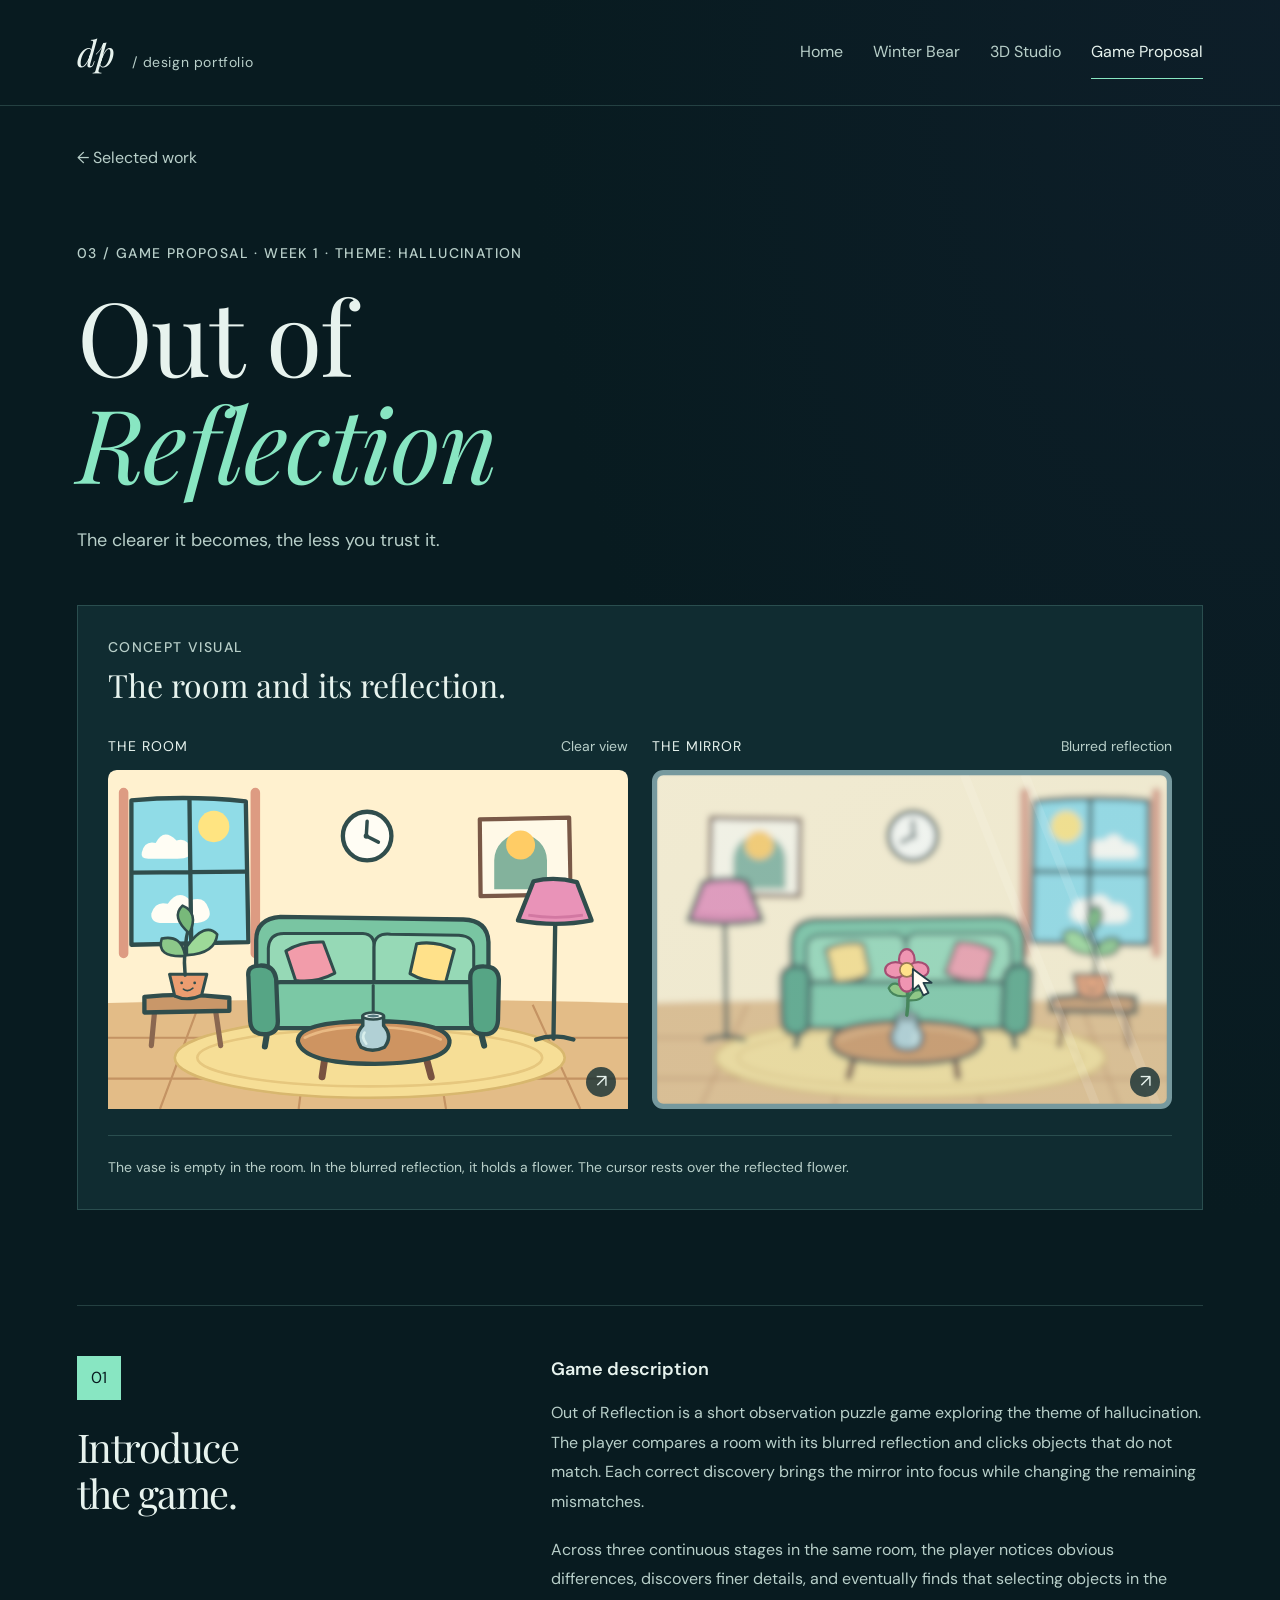
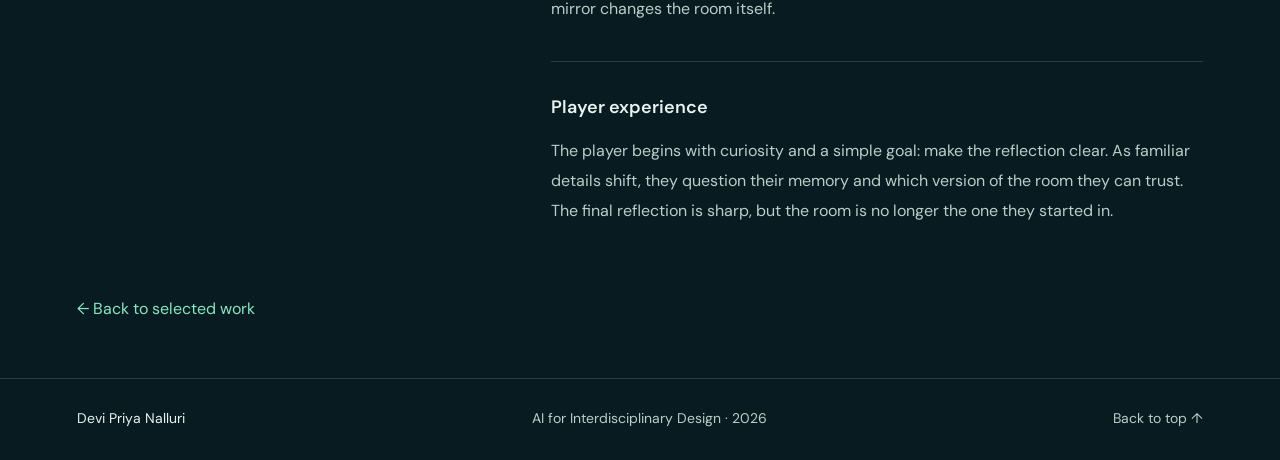
==== game-proposal.html @ 024ab055 "Update game introduction to Out of Reflection" ====
<!doctype html><html lang="en"><head><meta charset="UTF-8"><meta name="viewport" content="width=device-width,initial-scale=1"><meta name="theme-color" content="#081b20"><meta name="description" content="Devi Priya Nalluri’s AI for Interdisciplinary Design Portfolio. Explore Winter Bear album artwork, an AI-integrated 3D Studio, and the game proposal Out of Reflection."><title>Out of Reflection — Game Proposal — Devi Priya Nalluri</title><link rel="stylesheet" href="styles.css?v=out-of-reflection-1"></head><body id="top"><a class="skip" href="#main">Skip to content</a><header class="header"><a class="brand" href="index.html" aria-label="Devi Priya Nalluri home">dp<span> / design portfolio</span></a><nav aria-label="Main navigation"><a href="index.html" >Home</a><a href="winter-bear.html" >Winter Bear</a><a href="studio.html">3D Studio</a><a href="game-proposal.html" aria-current="page">Game Proposal</a></nav></header><main id="main" class="project-page game-proposal-page"><a class="back" href="index.html#projects">← Selected work</a><section id="game-introduction" class="game-introduction" aria-labelledby="game-title"><div class="game-title-block reflection-title"><p class="eyebrow">03 / GAME PROPOSAL · WEEK 1 · THEME: HALLUCINATION</p><h1 id="game-title">Out of <br><em>Reflection</em></h1><p class="game-tagline">The clearer it becomes, the less you trust it.</p></div><figure class="game-visual reflection-visual" aria-labelledby="game-visual-caption"><div class="game-visual-heading"><div><p class="eyebrow">CONCEPT VISUAL</p><p>The room and its reflection.</p></div></div><div class="room-comparison"><div class="room-panel"><p class="room-label">THE ROOM <span>Clear view</span></p><button class="image-button room-zoom" data-full="assets/reflection-room.svg" aria-label="Enlarge the clear room"><img src="assets/reflection-room.svg" alt="Clear cartoon room with a green sofa and an empty blue vase on the coffee table"></button></div><div class="room-panel"><p class="room-label">THE MIRROR <span>Blurred reflection</span></p><button class="image-button room-zoom" data-full="assets/reflection-mirror.svg" aria-label="Enlarge the blurred reflection"><img src="assets/reflection-mirror.svg" alt="Horizontally mirrored, blurred version of the room; a flower appears in the reflected vase with the cursor over it"></button></div></div><figcaption id="game-visual-caption">The vase is empty in the room. In the blurred reflection, it holds a flower. The cursor rests over the reflected flower.</figcaption></figure><div class="game-intro-copy section-space"><div class="game-section-marker"><span>01</span><h2>Introduce <br>the game.</h2></div><div class="game-writing"><section aria-labelledby="game-description"><h3 id="game-description">Game description</h3><p>Out of Reflection is a short observation puzzle game exploring the theme of hallucination. The player compares a room with its blurred reflection and clicks objects that do not match. Each correct discovery brings the mirror into focus while changing the remaining mismatches.</p><p>Across three continuous stages in the same room, the player notices obvious differences, discovers finer details, and eventually finds that selecting objects in the mirror changes the room itself.</p></section><section aria-labelledby="player-experience"><h3 id="player-experience">Player experience</h3><p>The player begins with curiosity and a simple goal: make the reflection clear. As familiar details shift, they question their memory and which version of the room they can trust. The final reflection is sharp, but the room is no longer the one they started in.</p></section></div></div></section><a class="game-back-link" href="index.html#projects">← Back to selected work</a></main><footer><a href="index.html">Devi Priya Nalluri</a><span>AI for Interdisciplinary Design · 2026</span><a href="#top">Back to top ↑</a></footer><dialog id="viewer"><button class="close" aria-label="Close image">Close ×</button><img alt=""><p></p></dialog><script src="app.js?v=fireworks-expiry-1"></script></body></html>
---- styles.css ----
@import url('https://fonts.googleapis.com/css2?family=DM+Sans:wght@400;450;500;600;700&family=Playfair+Display:ital,wght@0,400;0,500;1,400;1,500&display=swap');
:root{--bg:#081b20;--ink:#e7f3ee;--muted:#a5bfb9;--line:#9bdfcc30;--accent:#88e6c2;--violet:#b5a0ee;--serif:'Playfair Display',Georgia,serif;--sans:'DM Sans',Arial,sans-serif;color-scheme:dark}*{box-sizing:border-box}html{scroll-behavior:smooth;scroll-padding-top:30px}body{margin:0;background:var(--bg);color:var(--ink);font-family:var(--sans);font-size:15px;line-height:1.65}a{color:inherit;text-decoration:none}button{font:inherit;color:inherit}button,a{-webkit-tap-highlight-color:transparent}a:focus-visible,button:focus-visible{outline:2px solid var(--accent);outline-offset:6px}::selection{background:#397f72;color:white}.header,main,footer{max-width:1600px;margin:auto;padding-left:6%;padding-right:6%}.header{height:106px;display:flex;align-items:center;justify-content:space-between;border-bottom:1px solid var(--line)}.brand{font-family:var(--serif);font-size:30px;font-style:italic;letter-spacing:-2px}.brand span{font-family:var(--sans);font-style:normal;font-size:11px;letter-spacing:1px;color:var(--muted);margin-left:15px}nav{display:flex;gap:35px;font-size:12px}nav a{color:var(--muted);padding:7px 0;border-bottom:1px solid transparent}nav a:hover,nav a[aria-current]{color:var(--ink);border-color:var(--accent)}.eyebrow{font-size:10px;letter-spacing:2px;font-weight:500;line-height:1.6;color:var(--muted);margin:0 0 18px}h1,h2,h3,p{margin-top:0}h1,h2,h3{font-family:var(--serif);font-weight:400;line-height:1.14;letter-spacing:-1.5px}em{font-weight:400;color:var(--accent)}h1{font-size:clamp(48px,5.3vw,83px);margin-bottom:25px}h2{font-size:clamp(32px,3.1vw,48px);margin-bottom:20px}h3{font-size:32px;margin:0}.home-hero{display:grid;grid-template-columns:1.08fr 1fr;gap:6%;padding:88px 0 100px;align-items:center}.hero-copy>.eyebrow{color:var(--accent);margin-bottom:27px}.intro{font-size:14px;color:var(--muted);margin-bottom:35px}.text-link{font-size:12px;border-bottom:1px solid #8a929d;padding-bottom:10px;display:inline-flex;gap:40px}.text-link:hover{color:var(--accent)}.sky-wrap{padding-top:8px}#firework-area{position:relative;overflow:hidden;height:460px;border:1px solid #ffffff16;border-radius:48% 48% 2px 2px;background:radial-gradient(ellipse at 50% 65%,#163c40 0%,#0a202d 48%,#050f1f 90%);cursor:crosshair;isolation:isolate}canvas{position:absolute;inset:0;width:100%;height:100%}.moon{position:absolute;top:100px;right:90px;width:60px;height:60px;border-radius:50%;box-shadow:12px 6px 0 0 #e6dfc9;transform:rotate(-23deg);filter:drop-shadow(0 0 17px #ded0ad55);pointer-events:none}.sky-coordinate{position:absolute;bottom:99px;left:30px;font-size:8px;letter-spacing:2px;color:#b5d7cf;pointer-events:none}.sky-caption{position:absolute;bottom:0;left:0;right:0;padding:20px 30px;border-top:1px solid var(--line);display:flex;justify-content:space-between;align-items:center;gap:15px;background:#06191cbb}.sky-caption>span{font-family:var(--serif);font-style:italic;font-size:18px}.sky-caption button{border:0;background:transparent;text-align:left;font-size:9px;cursor:pointer;padding:8px 0;color:#9bf3d1}.sky-note{display:flex;justify-content:space-between;margin:16px 0 0;font-size:9px;color:var(--muted)}.sky-note span{font-size:8px;letter-spacing:1px}.projects{border-top:1px solid var(--line);padding:50px 0 85px}.section-heading{display:flex;justify-content:space-between;gap:30px;align-items:end;margin-bottom:35px}.section-heading h2{margin-bottom:0}.section-heading>p{font-size:12px;color:var(--muted);margin:0;max-width:260px}.project-grid{display:grid;grid-template-columns:1fr 1fr;gap:36px}.card-image{height:430px;position:relative;overflow:hidden;background:#102c31;display:flex;align-items:center;justify-content:center}.card-image.album{background:#152e33;padding:33px}.card-image.album img{width:auto;max-width:100%;height:100%;object-fit:contain}.card-image.studio img{width:100%;height:100%;object-fit:cover}.card-image img{transition:transform .6s}.project-card:hover img{transform:scale(1.035)}.card-arrow{position:absolute;bottom:16px;right:17px;border:1px solid #ffffff80;background:#081b2088;border-radius:50%;width:35px;height:35px;text-align:center;line-height:33px}.card-meta{padding-top:23px}.card-meta .eyebrow{margin-bottom:8px}.card-meta>span{display:block;color:var(--muted);font-size:11px;margin-top:10px}.closing{text-align:center;border-top:1px solid var(--line);padding:70px 0 80px}.closing>p:last-child{font-family:var(--serif);font-size:40px;line-height:1.4;margin:0}footer{border-top:1px solid var(--line);display:flex;justify-content:space-between;gap:20px;padding-top:26px;padding-bottom:30px;font-size:10px;color:var(--muted)}footer>a:first-child{color:var(--ink)}.project-page{padding-top:38px}.back{font-size:11px;color:var(--muted)}.project-intro{display:flex;justify-content:space-between;align-items:end;gap:30px;padding:65px 0 40px}.project-intro h1{font-size:clamp(64px,7vw,100px);margin:0}.project-intro>p{color:var(--muted);margin:0 0 8px;font-size:14px}.cover-feature{background:#102c31;padding:45px 0 20px;text-align:center}.cover-feature>.image-button{width:min(620px,80%)}.image-button{display:block;position:relative;margin:0;padding:0;background:transparent;border:0;cursor:zoom-in;overflow:hidden;width:100%}.image-button img{display:block;width:100%;height:auto}.expand{position:absolute;bottom:14px;right:14px;width:30px;height:30px;background:#081b20b0;border-radius:50%;line-height:28px;font-size:18px}.image-button:hover .expand{background:#3f4c5f}.image-caption{font-size:10px;color:var(--muted);margin:15px 0 0}.section-space{margin-top:95px}.brief{display:grid;grid-template-columns:1fr 1.6fr;gap:10%;padding-bottom:70px;border-bottom:1px solid var(--line)}.body-large{font-size:20px;line-height:1.75;color:#c3dcd4}.details{margin:30px 0 0}.details>div{border-top:1px solid var(--line);padding:14px 0;display:grid;grid-template-columns:120px 1fr;gap:15px}.details dt{font-size:11px;color:var(--muted)}.details dd{margin:0;font-size:12px}.process-grid{display:grid;grid-template-columns:repeat(3,1fr);gap:24px}figure{margin:0}figcaption{margin-top:20px}figcaption .eyebrow{color:var(--accent);font-size:9px}figcaption p{font-size:12px;color:var(--muted);margin-top:10px;line-height:1.8}.reflection{border-top:1px solid var(--line);padding-top:65px;padding-bottom:60px;max-width:100%}.reflection>p:last-child{color:var(--muted);max-width:590px;font-size:16px}.next-project{display:flex;align-items:center;justify-content:space-between;padding:38px 0 60px;border-top:1px solid var(--line)}.next-project h2{margin:0}.next-project>span{font-size:55px;color:var(--accent);transition:transform .2s}.next-project:hover>span{transform:translate(5px,-5px)}.comparison{display:grid;grid-template-columns:1fr 1fr;gap:28px}.decision-row{display:grid;grid-template-columns:repeat(3,1fr);gap:35px;margin-top:35px}.decision-row .eyebrow{color:var(--accent);font-size:9px}.decision-row p{color:var(--muted);font-size:12px;margin-top:12px}video{display:block;width:100%;background:#080d14;max-height:75vh}.skip{position:absolute;left:15px;top:-60px;background:var(--ink);color:var(--bg);padding:10px;z-index:20}.skip:focus{top:15px}dialog{border:1px solid var(--line);padding:55px 25px 15px;background:#081b20;color:var(--ink);max-width:95vw;max-height:95vh}dialog::backdrop{background:#03070de8}dialog img{display:block;max-width:85vw;max-height:73vh;object-fit:contain;margin:auto}dialog p{font-size:11px;color:var(--muted);margin:15px 0 0;max-width:800px}.close{position:absolute;right:20px;top:13px;background:transparent;border:0;cursor:pointer;font-size:12px}body:has(dialog[open]){overflow:hidden}
@media(min-width:1500px){.card-image{height:490px}}@media(max-width:1000px){.header,main,footer{padding-left:5%;padding-right:5%}.brand span{display:none}.home-hero{gap:5%;padding:65px 0 75px}#firework-area{height:400px}.sky-caption{padding:18px}.sky-caption>span{font-size:15px}.sky-coordinate{left:18px}.card-image{height:340px}.card-image.album{padding:25px}.sky-note{font-size:8px}.sky-note span{display:none}.project-intro>p{font-size:12px}.brief{gap:6%}}
@media(max-width:650px){.header{height:85px}nav{gap:18px;font-size:11px}.brand{font-size:26px}.home-hero{grid-template-columns:1fr;padding-top:50px;gap:45px}h1{font-size:clamp(38px,11.3vw,53px)}.intro br{display:none}.hero-copy{max-width:450px}#firework-area{height:380px;border-radius:46% 46% 2px 2px}.sky-caption{padding:20px}.moon{right:75px;top:75px}.sky-note{font-size:9px}.sky-note span{display:block}.section-heading{display:block;margin-bottom:26px}.section-heading>p{margin-top:20px}.project-grid,.process-grid,.comparison,.brief,.decision-row{grid-template-columns:1fr}.project-grid{gap:45px}.card-image{height:390px}.card-image.studio{height:300px}.projects{padding-top:35px;padding-bottom:60px}.closing{padding:50px 0}.closing>p:last-child{font-size:30px}footer{flex-wrap:wrap;gap:12px}footer>span{order:3;width:100%}footer>a:last-child{margin-left:auto}.project-intro{display:block;padding-top:40px}.project-intro>p{margin-top:20px;font-size:14px}.project-intro h1{font-size:64px}.section-space{margin-top:60px}.brief{gap:10px;padding-bottom:35px}.body-large{font-size:18px}.cover-feature{padding:25px 0 15px}.cover-feature>.image-button{width:88%}.cover-feature .image-caption{padding:0 12px;font-size:8px}.process-grid{gap:30px}.comparison{gap:25px}.reflection{padding-top:40px;padding-bottom:30px}.decision-row{gap:10px}.details>div{grid-template-columns:90px 1fr}.image-caption{font-size:9px}}
@media(prefers-reduced-motion:reduce){html{scroll-behavior:auto}*,*:before,*:after{animation:none!important;transition:none!important}}

body{background:radial-gradient(ellipse at 100% 0%,#18243b55,transparent 42%),var(--bg)}em{color:var(--accent)}.closing em{color:var(--violet)}#firework-area:focus-visible{outline:2px solid var(--accent);outline-offset:6px}#firework-area{border-color:#8ee8cc30}.sky-caption{min-height:76px}.sky-caption button{font-size:10px;min-height:38px}.sky-note{gap:12px}.sky-note>span{flex-shrink:0}.hero-copy>.eyebrow{color:var(--violet)}.card-arrow{border-color:#88e6c288}.moon{display:none}@media(max-width:650px){.sky-note{font-size:8px}.sky-caption>span{font-size:16px}.sky-caption{padding:16px}.sky-caption button{font-size:9px}}

/* Panoramic aurora aligns with the entire two-project grid. */
.home-hero{grid-template-columns:minmax(0,1fr);gap:42px;padding-top:64px;padding-bottom:70px}.sky-wrap{width:100%;min-width:0;padding-top:0}#firework-area{width:100%;height:440px;border-radius:28px 28px 2px 2px}.hero-copy{display:grid;grid-template-columns:1.3fr 1fr;column-gap:7%;align-items:end;max-width:none}.hero-copy>.eyebrow{grid-column:1/-1;margin-bottom:24px}.hero-copy h1{grid-column:1;grid-row:2/4;margin-bottom:0}.hero-copy .intro{grid-column:2;grid-row:2;margin-bottom:26px}.hero-copy .text-link{grid-column:2;grid-row:3;justify-self:start;align-self:start}.sky-coordinate{bottom:100px}.sky-caption{padding-left:30px;padding-right:30px}
@media(max-width:650px){.home-hero{gap:35px;padding-top:46px;padding-bottom:50px}.hero-copy{display:block}.hero-copy h1{margin-bottom:25px}.hero-copy .intro{margin-bottom:30px}#firework-area{height:360px;border-radius:22px 22px 2px 2px}.sky-caption{padding-left:16px;padding-right:16px}}

#firework-area{background:#07151e;cursor:crosshair;touch-action:pan-y;isolation:isolate}#firework-area canvas{display:block;pointer-events:none}.sky-note .firework-instruction{font-size:11px;letter-spacing:0;color:var(--muted);flex-shrink:1}.sr-only{position:absolute;width:1px;height:1px;padding:0;margin:-1px;overflow:hidden;clip:rect(0,0,0,0);white-space:nowrap;border:0}
.sky-note .firework-instruction{display:block}

.project-grid .card-image{aspect-ratio:1/1;height:auto}.project-grid .card-image.album{padding:0;background:transparent}.project-grid .card-image.album img{width:100%;height:100%;object-fit:cover}

.project-grid{grid-template-columns:repeat(2,minmax(0,1fr))}.project-card{min-width:0}.project-grid .card-image{display:block;position:relative;width:100%;aspect-ratio:1;height:auto;padding:0;overflow:hidden}.project-grid .card-image img{position:absolute;inset:0;width:100%;height:100%;max-width:none;object-fit:cover}.project-grid .card-image.studio img{transform:scale(1.1)}.project-grid .project-card:hover .card-image.studio img{transform:scale(1.135)}@media(max-width:650px){.project-grid{grid-template-columns:minmax(0,1fr)}}

.cover-feature>.image-button{margin-inline:auto}

/* Supporting typography uses the requested 14 / 16 / 18 px scale. */
:root{--muted:#b8cfc9}body{font-size:16px;line-height:1.75}.brand{font-size:36px}.brand span{font-size:14px;letter-spacing:.6px}nav{font-size:16px;gap:30px}nav a{padding:12px 0}.eyebrow,figcaption .eyebrow,.decision-row .eyebrow{font-size:14px;letter-spacing:1.4px;line-height:1.6}.intro,.project-intro>p{font-size:18px;line-height:1.75}.project-intro>p{max-width:420px}.text-link,.back{font-size:16px}.section-heading>p{font-size:16px;line-height:1.7;max-width:350px}.card-meta>span{font-size:16px;line-height:1.7}.card-meta h3{font-size:36px}.image-caption,.cover-feature .image-caption{font-size:14px;line-height:1.65}.cover-feature .image-caption{padding:0 24px}.body-large{font-size:18px;line-height:1.75}.details>div{grid-template-columns:145px minmax(0,1fr);gap:20px;padding:19px 0}.details dt{font-size:14px;font-weight:500}.details dd{font-size:16px;line-height:1.75}figcaption p,.decision-row p{font-size:16px;line-height:1.8}.reflection>p:last-child{font-size:18px;line-height:1.8;max-width:680px}footer{font-size:14px;line-height:1.65;flex-wrap:wrap;align-items:center;gap:20px;padding-top:28px;padding-bottom:30px}dialog p{font-size:14px}.close{font-size:16px;min-height:44px;top:4px}.sky-note{font-size:14px;flex-wrap:wrap;gap:10px 20px;line-height:1.65}.sky-note span{font-size:14px;letter-spacing:.6px}.sky-note .firework-instruction{font-size:16px;letter-spacing:0}.sky-coordinate{font-size:14px}.sky-caption button{font-size:16px}
@media(max-width:1000px){.brief{grid-template-columns:1fr 1.5fr;gap:5%}.details>div{grid-template-columns:1fr;gap:6px}.section-heading{align-items:start}.section-heading>p{max-width:300px}.process-grid{gap:22px}}
@media(max-width:650px){.header{height:auto;min-height:94px;gap:16px;padding-top:16px;padding-bottom:16px}.brand{font-size:34px}nav{font-size:16px;gap:16px;flex-wrap:wrap;justify-content:flex-end}.eyebrow,figcaption .eyebrow,.decision-row .eyebrow{font-size:14px;letter-spacing:1px}.section-heading>p,.card-meta>span{font-size:16px}.project-intro>p,.body-large{font-size:18px}.brief{grid-template-columns:1fr;gap:14px}.details dd,figcaption p,.decision-row p{font-size:16px}.reflection>p:last-child{font-size:18px}.image-caption,.cover-feature .image-caption{font-size:14px}.sky-note .firework-instruction{font-size:16px}.sky-note>span:last-child{font-size:14px}.section-heading>p{max-width:none}footer{font-size:14px}}
.hero-copy{display:block}

/* Shared green card surface for project imagery. */
:root{--card:#102c31}.project-card,.project-grid .card-image,.project-grid .card-image.album,.cover-feature,.process-grid figure,.comparison figure{background:var(--card)}.project-card .card-meta{padding:24px}.project-page .image-button{background:var(--card);padding:20px}.project-page .cover-feature>.image-button{padding:0}.process-grid figcaption,.comparison figcaption{margin-top:0;padding:4px 20px 20px}.process-grid figcaption p,.comparison figcaption p{margin-bottom:0}.project-page .expand{bottom:30px;right:30px}.project-page .cover-feature .expand{bottom:14px;right:14px}@media(max-width:650px){.project-card .card-meta{padding:20px}.project-page .image-button{padding:14px}.process-grid figcaption,.comparison figcaption{padding:4px 14px 20px}.project-page .expand{bottom:24px;right:24px}}

/* Game proposal — Section 01: introduce the game. */
.game-project-card{grid-column:1/-1;display:grid;grid-template-columns:1.2fr 1fr;align-items:center}.project-grid .game-project-card .card-image{aspect-ratio:1.44}.project-grid .card-image.game img{object-fit:contain}.game-project-card .card-meta{padding:36px}.game-project-card h3{font-size:clamp(30px,3.2vw,48px)}.game-project-card .card-meta>span{font-size:18px;line-height:1.65;max-width:420px;margin-top:20px}.game-title-block{padding:70px 0 48px;max-width:980px}.game-title-block h1{font-size:clamp(64px,8.5vw,124px);line-height:1.04;margin:0 0 30px}.game-tagline{font-size:18px;line-height:1.75;max-width:610px;color:var(--muted);margin:0}.game-visual{padding:30px;background:var(--card);border:1px solid var(--line)}.game-visual-heading{display:flex;align-items:center;justify-content:space-between;gap:24px;margin-bottom:28px}.game-visual-heading .eyebrow{margin-bottom:6px}.game-visual-heading p:last-child{font-family:var(--serif);font-size:clamp(24px,2.5vw,36px);line-height:1.3;margin:0}.discovery-counter{display:flex;align-items:center;gap:16px;border:1px solid #88e6c266;border-radius:50px;padding:10px 24px;color:var(--accent);white-space:nowrap}.discovery-counter span{font-size:14px;letter-spacing:1px}.discovery-counter strong{font-size:28px;line-height:1.2}.room-comparison{display:grid;grid-template-columns:repeat(2,minmax(0,1fr));gap:24px}.room-label{font-size:14px;letter-spacing:1px;display:flex;justify-content:space-between;gap:12px;margin-bottom:12px}.room-label>span{letter-spacing:0;color:var(--muted)}.project-page .room-zoom{padding:0;background:transparent}.room-zoom:after{content:'↗';position:absolute;right:12px;bottom:12px;width:30px;height:30px;border-radius:50%;background:#102c31c9;color:var(--ink);font-size:18px;line-height:29px}.change-inset{display:flex;justify-content:space-between;align-items:center;gap:30px;border-top:1px solid var(--line);margin-top:30px;padding-top:26px}.inset-explanation .eyebrow{color:var(--accent);margin-bottom:8px}.inset-explanation p:last-child{font-size:18px;line-height:1.6;margin-bottom:0}.detail-pair{display:flex;align-items:center;gap:22px}.detail-pair figure{width:130px;max-width:26vw}.detail-pair img{display:block;width:100%;height:auto}.detail-pair figcaption{font-size:14px;text-align:center;margin-top:8px;color:var(--muted)}.inset-arrow{font-size:30px;color:var(--accent)}.game-visual>figcaption{font-size:14px;color:var(--muted);line-height:1.7;border-top:1px solid var(--line);padding-top:20px;margin-top:26px;max-width:none}.game-intro-copy{display:grid;grid-template-columns:1fr 1.7fr;gap:8%;border-top:1px solid var(--line);padding-top:50px}.game-section-marker>span{display:inline-flex;align-items:center;justify-content:center;width:44px;height:44px;background:var(--accent);color:var(--bg);font-size:16px;margin-bottom:24px}.game-writing section+section{margin-top:38px;padding-top:32px;border-top:1px solid var(--line)}.game-writing h3{font-family:var(--sans);font-size:18px;font-weight:600;letter-spacing:0;line-height:1.5;margin-bottom:15px}.game-writing p{font-size:16px;line-height:1.85;color:var(--muted);margin:0;max-width:700px}.game-back-link{display:inline-block;margin:70px 0 55px;font-size:16px;color:var(--accent)}
@media(max-width:1000px){nav{gap:20px}.header{height:auto;min-height:106px;gap:24px;padding-top:20px;padding-bottom:20px}nav{flex-wrap:wrap;justify-content:flex-end}.game-visual{padding:22px}.room-label{flex-wrap:wrap;gap:0 12px}.change-inset{gap:22px}.detail-pair{gap:14px}.detail-pair figure{width:110px}.game-project-card .card-meta{padding:26px}}
@media(max-width:650px){.header{gap:14px}nav{gap:2px 16px;max-width:285px}.game-project-card{grid-template-columns:1fr}.game-project-card .card-meta{padding:24px}.game-title-block{padding:45px 0 35px}.game-title-block h1{font-size:64px}.game-visual{padding:16px}.game-visual-heading{gap:14px;align-items:start}.game-visual-heading p:last-child{font-size:26px}.discovery-counter{padding:10px 14px;gap:6px;flex-direction:column;border-radius:18px}.discovery-counter span{font-size:14px}.discovery-counter strong{font-size:24px}.room-comparison{grid-template-columns:1fr;gap:26px}.room-label{flex-wrap:nowrap}.change-inset{flex-direction:column;align-items:stretch;gap:22px}.inset-explanation p:last-child{font-size:18px}.detail-pair{justify-content:center;gap:18px}.detail-pair figure{max-width:none;width:38%}.game-intro-copy{grid-template-columns:1fr;gap:25px;padding-top:35px}.game-section-marker h2 br{display:none}.game-section-marker>span{margin-bottom:18px}.game-back-link{margin-top:50px}}

.reflection-title h1{font-size:clamp(48px,8vw,116px)}.game-writing p+p{margin-top:18px}.reflection-visual .game-visual-heading{margin-bottom:28px}
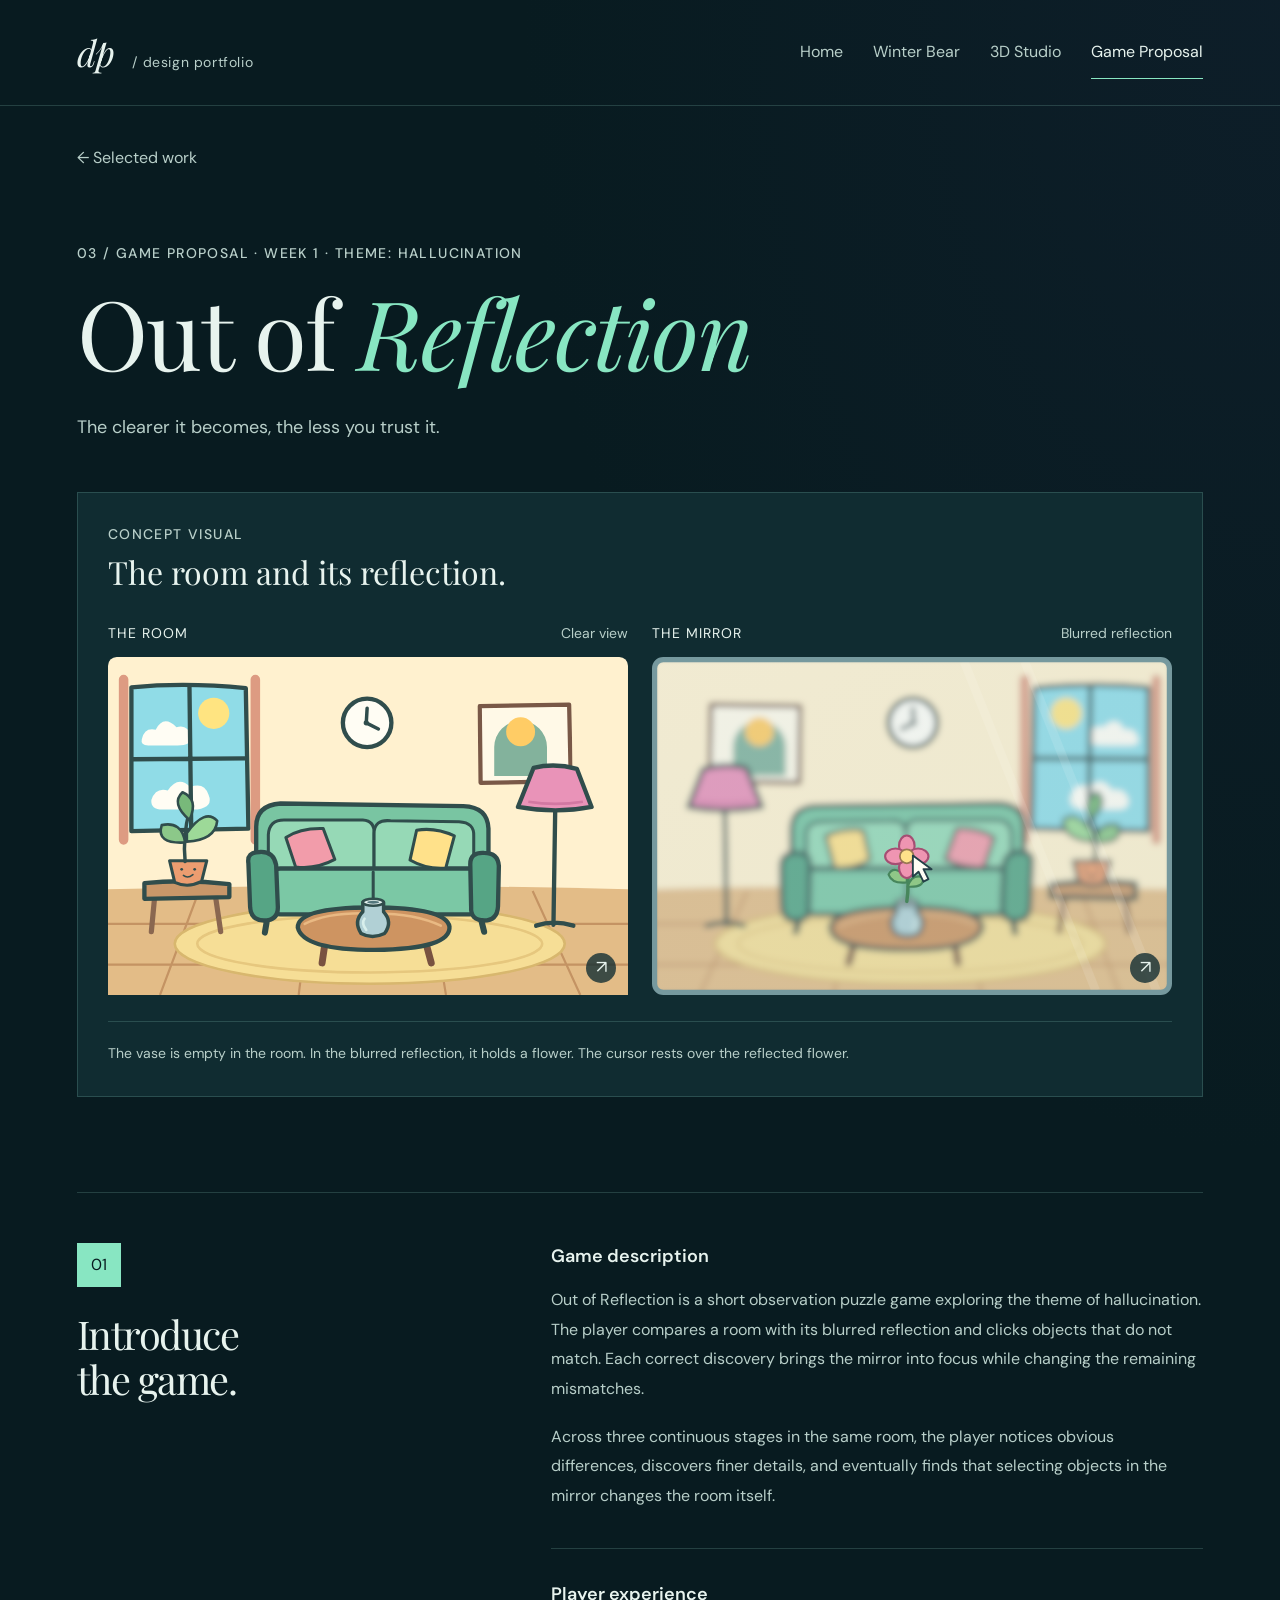
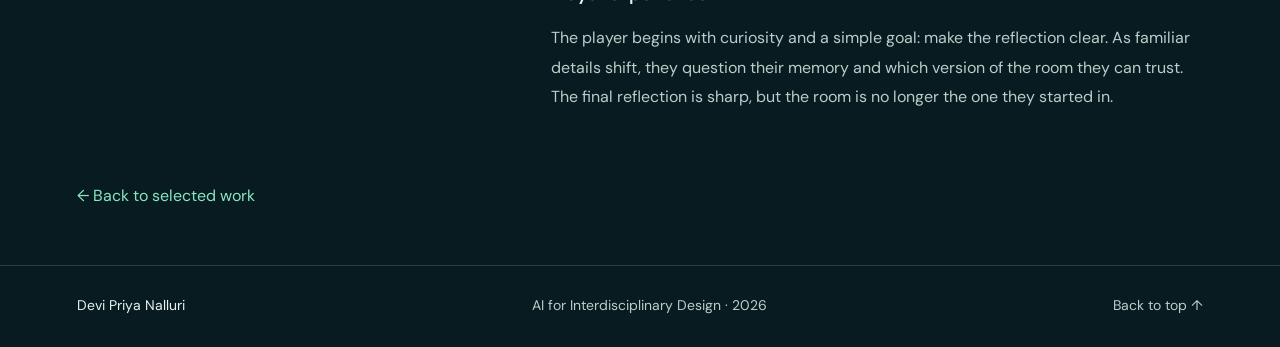
==== commit 6a81b40e: "Keep Out of Reflection title on one line" ====
--- a/game-proposal.html
+++ b/game-proposal.html
@@ -1 +1 @@
-<!doctype html><html lang="en"><head><meta charset="UTF-8"><meta name="viewport" content="width=device-width,initial-scale=1"><meta name="theme-color" content="#081b20"><meta name="description" content="Devi Priya Nalluri’s AI for Interdisciplinary Design Portfolio. Explore Winter Bear album artwork, an AI-integrated 3D Studio, and the game proposal Out of Reflection."><title>Out of Reflection — Game Proposal — Devi Priya Nalluri</title><link rel="stylesheet" href="styles.css?v=out-of-reflection-1"></head><body id="top"><a class="skip" href="#main">Skip to content</a><header class="header"><a class="brand" href="index.html" aria-label="Devi Priya Nalluri home">dp<span> / design portfolio</span></a><nav aria-label="Main navigation"><a href="index.html" >Home</a><a href="winter-bear.html" >Winter Bear</a><a href="studio.html">3D Studio</a><a href="game-proposal.html" aria-current="page">Game Proposal</a></nav></header><main id="main" class="project-page game-proposal-page"><a class="back" href="index.html#projects">← Selected work</a><section id="game-introduction" class="game-introduction" aria-labelledby="game-title"><div class="game-title-block reflection-title"><p class="eyebrow">03 / GAME PROPOSAL · WEEK 1 · THEME: HALLUCINATION</p><h1 id="game-title">Out of <br><em>Reflection</em></h1><p class="game-tagline">The clearer it becomes, the less you trust it.</p></div><figure class="game-visual reflection-visual" aria-labelledby="game-visual-caption"><div class="game-visual-heading"><div><p class="eyebrow">CONCEPT VISUAL</p><p>The room and its reflection.</p></div></div><div class="room-comparison"><div class="room-panel"><p class="room-label">THE ROOM <span>Clear view</span></p><button class="image-button room-zoom" data-full="assets/reflection-room.svg" aria-label="Enlarge the clear room"><img src="assets/reflection-room.svg" alt="Clear cartoon room with a green sofa and an empty blue vase on the coffee table"></button></div><div class="room-panel"><p class="room-label">THE MIRROR <span>Blurred reflection</span></p><button class="image-button room-zoom" data-full="assets/reflection-mirror.svg" aria-label="Enlarge the blurred reflection"><img src="assets/reflection-mirror.svg" alt="Horizontally mirrored, blurred version of the room; a flower appears in the reflected vase with the cursor over it"></button></div></div><figcaption id="game-visual-caption">The vase is empty in the room. In the blurred reflection, it holds a flower. The cursor rests over the reflected flower.</figcaption></figure><div class="game-intro-copy section-space"><div class="game-section-marker"><span>01</span><h2>Introduce <br>the game.</h2></div><div class="game-writing"><section aria-labelledby="game-description"><h3 id="game-description">Game description</h3><p>Out of Reflection is a short observation puzzle game exploring the theme of hallucination. The player compares a room with its blurred reflection and clicks objects that do not match. Each correct discovery brings the mirror into focus while changing the remaining mismatches.</p><p>Across three continuous stages in the same room, the player notices obvious differences, discovers finer details, and eventually finds that selecting objects in the mirror changes the room itself.</p></section><section aria-labelledby="player-experience"><h3 id="player-experience">Player experience</h3><p>The player begins with curiosity and a simple goal: make the reflection clear. As familiar details shift, they question their memory and which version of the room they can trust. The final reflection is sharp, but the room is no longer the one they started in.</p></section></div></div></section><a class="game-back-link" href="index.html#projects">← Back to selected work</a></main><footer><a href="index.html">Devi Priya Nalluri</a><span>AI for Interdisciplinary Design · 2026</span><a href="#top">Back to top ↑</a></footer><dialog id="viewer"><button class="close" aria-label="Close image">Close ×</button><img alt=""><p></p></dialog><script src="app.js?v=fireworks-expiry-1"></script></body></html>+<!doctype html><html lang="en"><head><meta charset="UTF-8"><meta name="viewport" content="width=device-width,initial-scale=1"><meta name="theme-color" content="#081b20"><meta name="description" content="Devi Priya Nalluri’s AI for Interdisciplinary Design Portfolio. Explore Winter Bear album artwork, an AI-integrated 3D Studio, and the game proposal Out of Reflection."><title>Out of Reflection — Game Proposal — Devi Priya Nalluri</title><link rel="stylesheet" href="styles.css?v=reflection-single-line-1"></head><body id="top"><a class="skip" href="#main">Skip to content</a><header class="header"><a class="brand" href="index.html" aria-label="Devi Priya Nalluri home">dp<span> / design portfolio</span></a><nav aria-label="Main navigation"><a href="index.html" >Home</a><a href="winter-bear.html" >Winter Bear</a><a href="studio.html">3D Studio</a><a href="game-proposal.html" aria-current="page">Game Proposal</a></nav></header><main id="main" class="project-page game-proposal-page"><a class="back" href="index.html#projects">← Selected work</a><section id="game-introduction" class="game-introduction" aria-labelledby="game-title"><div class="game-title-block reflection-title"><p class="eyebrow">03 / GAME PROPOSAL · WEEK 1 · THEME: HALLUCINATION</p><h1 id="game-title">Out of <em>Reflection</em></h1><p class="game-tagline">The clearer it becomes, the less you trust it.</p></div><figure class="game-visual reflection-visual" aria-labelledby="game-visual-caption"><div class="game-visual-heading"><div><p class="eyebrow">CONCEPT VISUAL</p><p>The room and its reflection.</p></div></div><div class="room-comparison"><div class="room-panel"><p class="room-label">THE ROOM <span>Clear view</span></p><button class="image-button room-zoom" data-full="assets/reflection-room.svg" aria-label="Enlarge the clear room"><img src="assets/reflection-room.svg" alt="Clear cartoon room with a green sofa and an empty blue vase on the coffee table"></button></div><div class="room-panel"><p class="room-label">THE MIRROR <span>Blurred reflection</span></p><button class="image-button room-zoom" data-full="assets/reflection-mirror.svg" aria-label="Enlarge the blurred reflection"><img src="assets/reflection-mirror.svg" alt="Horizontally mirrored, blurred version of the room; a flower appears in the reflected vase with the cursor over it"></button></div></div><figcaption id="game-visual-caption">The vase is empty in the room. In the blurred reflection, it holds a flower. The cursor rests over the reflected flower.</figcaption></figure><div class="game-intro-copy section-space"><div class="game-section-marker"><span>01</span><h2>Introduce <br>the game.</h2></div><div class="game-writing"><section aria-labelledby="game-description"><h3 id="game-description">Game description</h3><p>Out of Reflection is a short observation puzzle game exploring the theme of hallucination. The player compares a room with its blurred reflection and clicks objects that do not match. Each correct discovery brings the mirror into focus while changing the remaining mismatches.</p><p>Across three continuous stages in the same room, the player notices obvious differences, discovers finer details, and eventually finds that selecting objects in the mirror changes the room itself.</p></section><section aria-labelledby="player-experience"><h3 id="player-experience">Player experience</h3><p>The player begins with curiosity and a simple goal: make the reflection clear. As familiar details shift, they question their memory and which version of the room they can trust. The final reflection is sharp, but the room is no longer the one they started in.</p></section></div></div></section><a class="game-back-link" href="index.html#projects">← Back to selected work</a></main><footer><a href="index.html">Devi Priya Nalluri</a><span>AI for Interdisciplinary Design · 2026</span><a href="#top">Back to top ↑</a></footer><dialog id="viewer"><button class="close" aria-label="Close image">Close ×</button><img alt=""><p></p></dialog><script src="app.js?v=fireworks-expiry-1"></script></body></html>
--- a/styles.css
+++ b/styles.css
@@ -33,4 +33,4 @@
 @media(max-width:1000px){nav{gap:20px}.header{height:auto;min-height:106px;gap:24px;padding-top:20px;padding-bottom:20px}nav{flex-wrap:wrap;justify-content:flex-end}.game-visual{padding:22px}.room-label{flex-wrap:wrap;gap:0 12px}.change-inset{gap:22px}.detail-pair{gap:14px}.detail-pair figure{width:110px}.game-project-card .card-meta{padding:26px}}
 @media(max-width:650px){.header{gap:14px}nav{gap:2px 16px;max-width:285px}.game-project-card{grid-template-columns:1fr}.game-project-card .card-meta{padding:24px}.game-title-block{padding:45px 0 35px}.game-title-block h1{font-size:64px}.game-visual{padding:16px}.game-visual-heading{gap:14px;align-items:start}.game-visual-heading p:last-child{font-size:26px}.discovery-counter{padding:10px 14px;gap:6px;flex-direction:column;border-radius:18px}.discovery-counter span{font-size:14px}.discovery-counter strong{font-size:24px}.room-comparison{grid-template-columns:1fr;gap:26px}.room-label{flex-wrap:nowrap}.change-inset{flex-direction:column;align-items:stretch;gap:22px}.inset-explanation p:last-child{font-size:18px}.detail-pair{justify-content:center;gap:18px}.detail-pair figure{max-width:none;width:38%}.game-intro-copy{grid-template-columns:1fr;gap:25px;padding-top:35px}.game-section-marker h2 br{display:none}.game-section-marker>span{margin-bottom:18px}.game-back-link{margin-top:50px}}
 
-.reflection-title h1{font-size:clamp(48px,8vw,116px)}.game-writing p+p{margin-top:18px}.reflection-visual .game-visual-heading{margin-bottom:28px}
+.reflection-title h1{font-size:clamp(24px,7.5vw,110px);white-space:nowrap}.game-writing p+p{margin-top:18px}.reflection-visual .game-visual-heading{margin-bottom:28px}
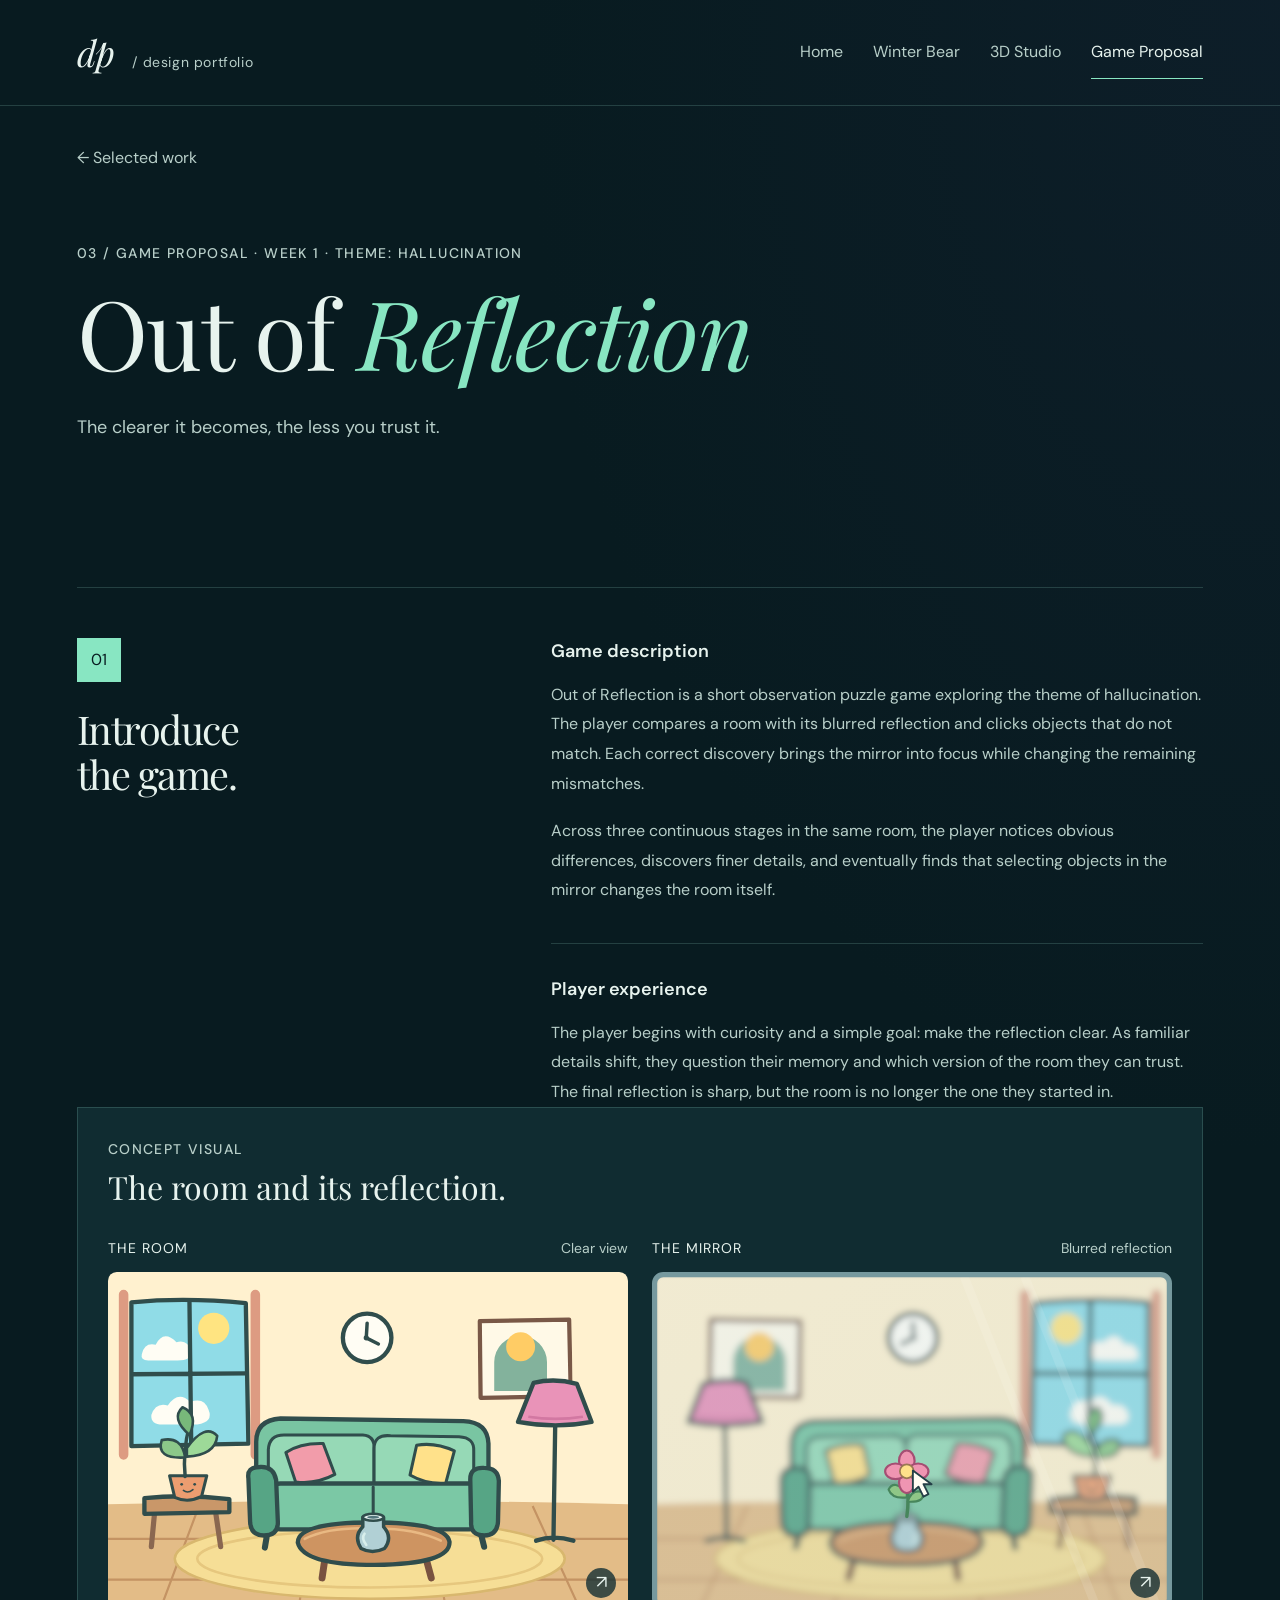
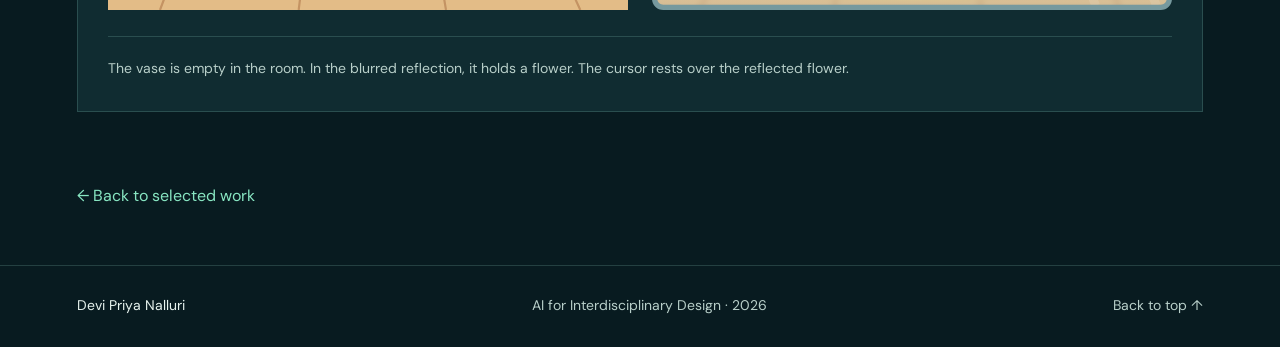
==== commit c3d43808: "Place game introduction before concept visual" ====
--- a/game-proposal.html
+++ b/game-proposal.html
@@ -1 +1 @@
-<!doctype html><html lang="en"><head><meta charset="UTF-8"><meta name="viewport" content="width=device-width,initial-scale=1"><meta name="theme-color" content="#081b20"><meta name="description" content="Devi Priya Nalluri’s AI for Interdisciplinary Design Portfolio. Explore Winter Bear album artwork, an AI-integrated 3D Studio, and the game proposal Out of Reflection."><title>Out of Reflection — Game Proposal — Devi Priya Nalluri</title><link rel="stylesheet" href="styles.css?v=reflection-single-line-1"></head><body id="top"><a class="skip" href="#main">Skip to content</a><header class="header"><a class="brand" href="index.html" aria-label="Devi Priya Nalluri home">dp<span> / design portfolio</span></a><nav aria-label="Main navigation"><a href="index.html" >Home</a><a href="winter-bear.html" >Winter Bear</a><a href="studio.html">3D Studio</a><a href="game-proposal.html" aria-current="page">Game Proposal</a></nav></header><main id="main" class="project-page game-proposal-page"><a class="back" href="index.html#projects">← Selected work</a><section id="game-introduction" class="game-introduction" aria-labelledby="game-title"><div class="game-title-block reflection-title"><p class="eyebrow">03 / GAME PROPOSAL · WEEK 1 · THEME: HALLUCINATION</p><h1 id="game-title">Out of <em>Reflection</em></h1><p class="game-tagline">The clearer it becomes, the less you trust it.</p></div><figure class="game-visual reflection-visual" aria-labelledby="game-visual-caption"><div class="game-visual-heading"><div><p class="eyebrow">CONCEPT VISUAL</p><p>The room and its reflection.</p></div></div><div class="room-comparison"><div class="room-panel"><p class="room-label">THE ROOM <span>Clear view</span></p><button class="image-button room-zoom" data-full="assets/reflection-room.svg" aria-label="Enlarge the clear room"><img src="assets/reflection-room.svg" alt="Clear cartoon room with a green sofa and an empty blue vase on the coffee table"></button></div><div class="room-panel"><p class="room-label">THE MIRROR <span>Blurred reflection</span></p><button class="image-button room-zoom" data-full="assets/reflection-mirror.svg" aria-label="Enlarge the blurred reflection"><img src="assets/reflection-mirror.svg" alt="Horizontally mirrored, blurred version of the room; a flower appears in the reflected vase with the cursor over it"></button></div></div><figcaption id="game-visual-caption">The vase is empty in the room. In the blurred reflection, it holds a flower. The cursor rests over the reflected flower.</figcaption></figure><div class="game-intro-copy section-space"><div class="game-section-marker"><span>01</span><h2>Introduce <br>the game.</h2></div><div class="game-writing"><section aria-labelledby="game-description"><h3 id="game-description">Game description</h3><p>Out of Reflection is a short observation puzzle game exploring the theme of hallucination. The player compares a room with its blurred reflection and clicks objects that do not match. Each correct discovery brings the mirror into focus while changing the remaining mismatches.</p><p>Across three continuous stages in the same room, the player notices obvious differences, discovers finer details, and eventually finds that selecting objects in the mirror changes the room itself.</p></section><section aria-labelledby="player-experience"><h3 id="player-experience">Player experience</h3><p>The player begins with curiosity and a simple goal: make the reflection clear. As familiar details shift, they question their memory and which version of the room they can trust. The final reflection is sharp, but the room is no longer the one they started in.</p></section></div></div></section><a class="game-back-link" href="index.html#projects">← Back to selected work</a></main><footer><a href="index.html">Devi Priya Nalluri</a><span>AI for Interdisciplinary Design · 2026</span><a href="#top">Back to top ↑</a></footer><dialog id="viewer"><button class="close" aria-label="Close image">Close ×</button><img alt=""><p></p></dialog><script src="app.js?v=fireworks-expiry-1"></script></body></html>+<!doctype html><html lang="en"><head><meta charset="UTF-8"><meta name="viewport" content="width=device-width,initial-scale=1"><meta name="theme-color" content="#081b20"><meta name="description" content="Devi Priya Nalluri’s AI for Interdisciplinary Design Portfolio. Explore Winter Bear album artwork, an AI-integrated 3D Studio, and the game proposal Out of Reflection."><title>Out of Reflection — Game Proposal — Devi Priya Nalluri</title><link rel="stylesheet" href="styles.css?v=reflection-single-line-1"></head><body id="top"><a class="skip" href="#main">Skip to content</a><header class="header"><a class="brand" href="index.html" aria-label="Devi Priya Nalluri home">dp<span> / design portfolio</span></a><nav aria-label="Main navigation"><a href="index.html" >Home</a><a href="winter-bear.html" >Winter Bear</a><a href="studio.html">3D Studio</a><a href="game-proposal.html" aria-current="page">Game Proposal</a></nav></header><main id="main" class="project-page game-proposal-page"><a class="back" href="index.html#projects">← Selected work</a><section id="game-introduction" class="game-introduction" aria-labelledby="game-title"><div class="game-title-block reflection-title"><p class="eyebrow">03 / GAME PROPOSAL · WEEK 1 · THEME: HALLUCINATION</p><h1 id="game-title">Out of <em>Reflection</em></h1><p class="game-tagline">The clearer it becomes, the less you trust it.</p></div><div class="game-intro-copy section-space"><div class="game-section-marker"><span>01</span><h2>Introduce <br>the game.</h2></div><div class="game-writing"><section aria-labelledby="game-description"><h3 id="game-description">Game description</h3><p>Out of Reflection is a short observation puzzle game exploring the theme of hallucination. The player compares a room with its blurred reflection and clicks objects that do not match. Each correct discovery brings the mirror into focus while changing the remaining mismatches.</p><p>Across three continuous stages in the same room, the player notices obvious differences, discovers finer details, and eventually finds that selecting objects in the mirror changes the room itself.</p></section><section aria-labelledby="player-experience"><h3 id="player-experience">Player experience</h3><p>The player begins with curiosity and a simple goal: make the reflection clear. As familiar details shift, they question their memory and which version of the room they can trust. The final reflection is sharp, but the room is no longer the one they started in.</p></section></div></div><figure class="game-visual reflection-visual" aria-labelledby="game-visual-caption"><div class="game-visual-heading"><div><p class="eyebrow">CONCEPT VISUAL</p><p>The room and its reflection.</p></div></div><div class="room-comparison"><div class="room-panel"><p class="room-label">THE ROOM <span>Clear view</span></p><button class="image-button room-zoom" data-full="assets/reflection-room.svg" aria-label="Enlarge the clear room"><img src="assets/reflection-room.svg" alt="Clear cartoon room with a green sofa and an empty blue vase on the coffee table"></button></div><div class="room-panel"><p class="room-label">THE MIRROR <span>Blurred reflection</span></p><button class="image-button room-zoom" data-full="assets/reflection-mirror.svg" aria-label="Enlarge the blurred reflection"><img src="assets/reflection-mirror.svg" alt="Horizontally mirrored, blurred version of the room; a flower appears in the reflected vase with the cursor over it"></button></div></div><figcaption id="game-visual-caption">The vase is empty in the room. In the blurred reflection, it holds a flower. The cursor rests over the reflected flower.</figcaption></figure></section><a class="game-back-link" href="index.html#projects">← Back to selected work</a></main><footer><a href="index.html">Devi Priya Nalluri</a><span>AI for Interdisciplinary Design · 2026</span><a href="#top">Back to top ↑</a></footer><dialog id="viewer"><button class="close" aria-label="Close image">Close ×</button><img alt=""><p></p></dialog><script src="app.js?v=fireworks-expiry-1"></script></body></html>
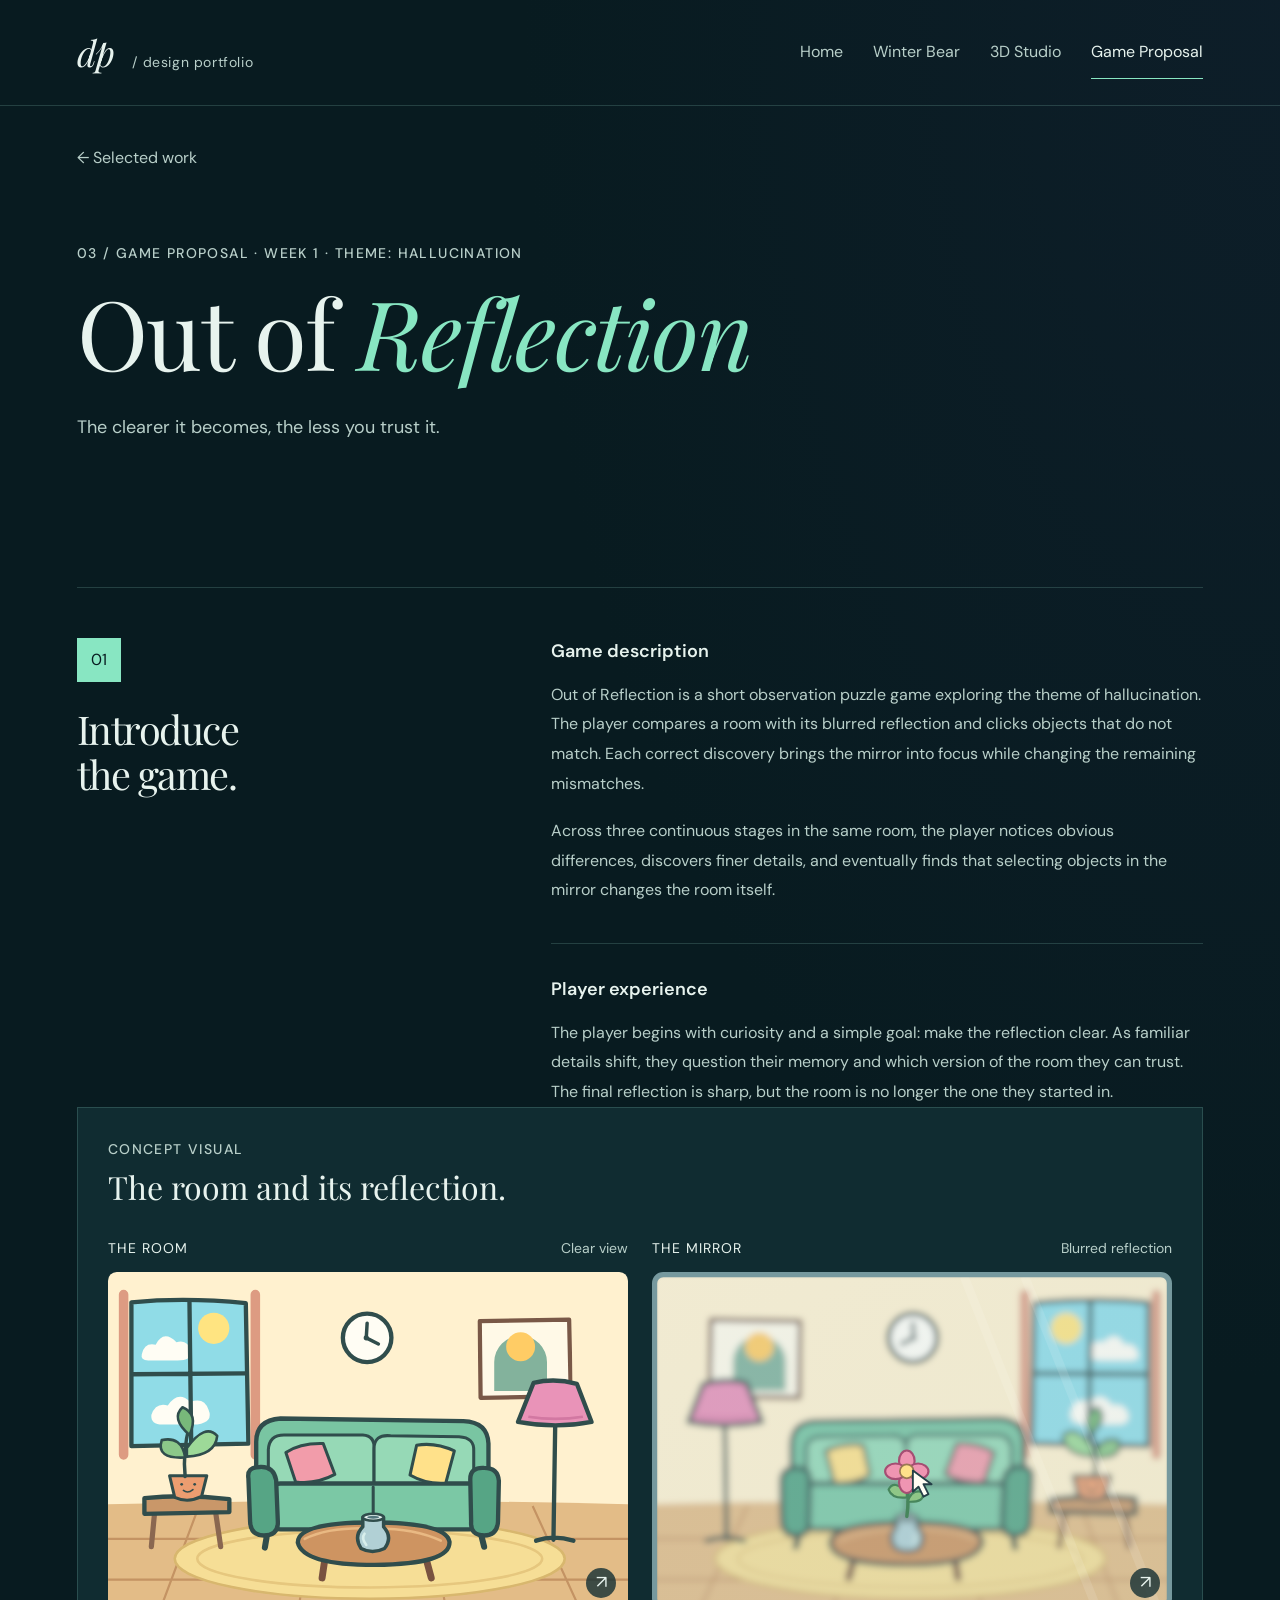
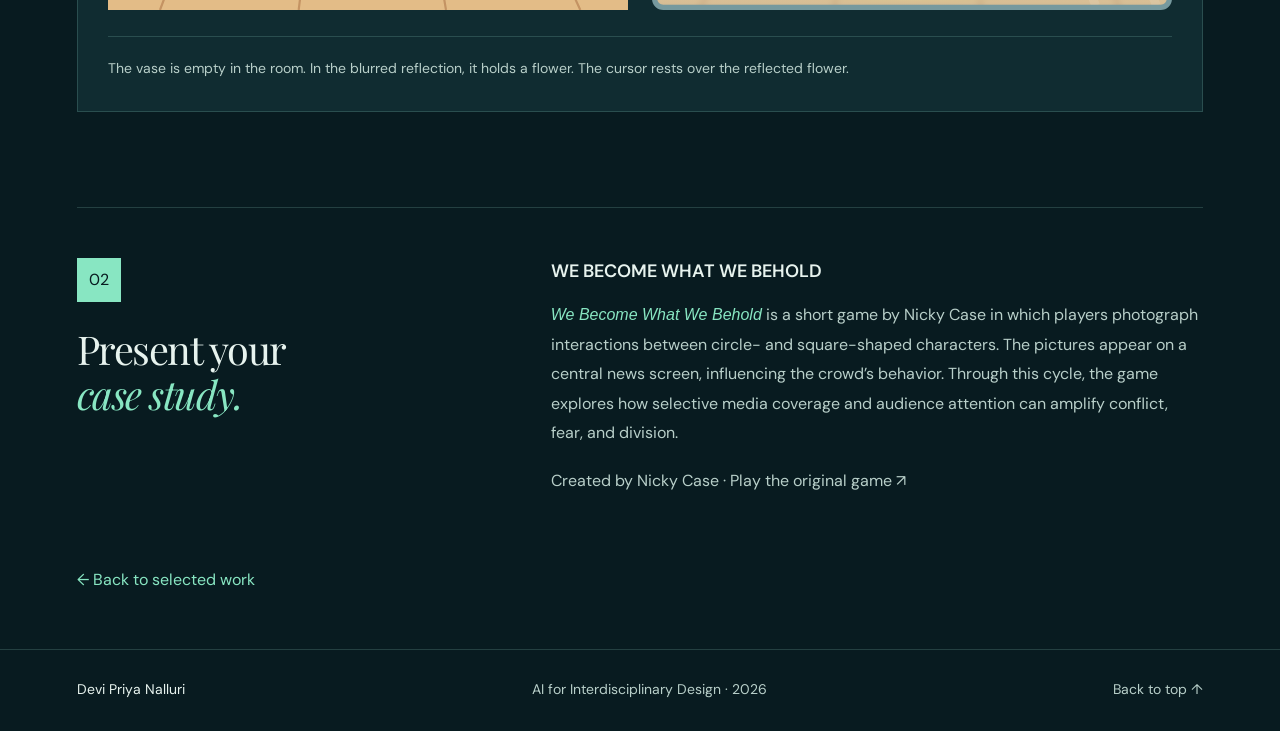
==== commit 3a099f68: "Add We Become What We Behold case study introduction" ====
--- a/game-proposal.html
+++ b/game-proposal.html
@@ -1 +1 @@
-<!doctype html><html lang="en"><head><meta charset="UTF-8"><meta name="viewport" content="width=device-width,initial-scale=1"><meta name="theme-color" content="#081b20"><meta name="description" content="Devi Priya Nalluri’s AI for Interdisciplinary Design Portfolio. Explore Winter Bear album artwork, an AI-integrated 3D Studio, and the game proposal Out of Reflection."><title>Out of Reflection — Game Proposal — Devi Priya Nalluri</title><link rel="stylesheet" href="styles.css?v=reflection-single-line-1"></head><body id="top"><a class="skip" href="#main">Skip to content</a><header class="header"><a class="brand" href="index.html" aria-label="Devi Priya Nalluri home">dp<span> / design portfolio</span></a><nav aria-label="Main navigation"><a href="index.html" >Home</a><a href="winter-bear.html" >Winter Bear</a><a href="studio.html">3D Studio</a><a href="game-proposal.html" aria-current="page">Game Proposal</a></nav></header><main id="main" class="project-page game-proposal-page"><a class="back" href="index.html#projects">← Selected work</a><section id="game-introduction" class="game-introduction" aria-labelledby="game-title"><div class="game-title-block reflection-title"><p class="eyebrow">03 / GAME PROPOSAL · WEEK 1 · THEME: HALLUCINATION</p><h1 id="game-title">Out of <em>Reflection</em></h1><p class="game-tagline">The clearer it becomes, the less you trust it.</p></div><div class="game-intro-copy section-space"><div class="game-section-marker"><span>01</span><h2>Introduce <br>the game.</h2></div><div class="game-writing"><section aria-labelledby="game-description"><h3 id="game-description">Game description</h3><p>Out of Reflection is a short observation puzzle game exploring the theme of hallucination. The player compares a room with its blurred reflection and clicks objects that do not match. Each correct discovery brings the mirror into focus while changing the remaining mismatches.</p><p>Across three continuous stages in the same room, the player notices obvious differences, discovers finer details, and eventually finds that selecting objects in the mirror changes the room itself.</p></section><section aria-labelledby="player-experience"><h3 id="player-experience">Player experience</h3><p>The player begins with curiosity and a simple goal: make the reflection clear. As familiar details shift, they question their memory and which version of the room they can trust. The final reflection is sharp, but the room is no longer the one they started in.</p></section></div></div><figure class="game-visual reflection-visual" aria-labelledby="game-visual-caption"><div class="game-visual-heading"><div><p class="eyebrow">CONCEPT VISUAL</p><p>The room and its reflection.</p></div></div><div class="room-comparison"><div class="room-panel"><p class="room-label">THE ROOM <span>Clear view</span></p><button class="image-button room-zoom" data-full="assets/reflection-room.svg" aria-label="Enlarge the clear room"><img src="assets/reflection-room.svg" alt="Clear cartoon room with a green sofa and an empty blue vase on the coffee table"></button></div><div class="room-panel"><p class="room-label">THE MIRROR <span>Blurred reflection</span></p><button class="image-button room-zoom" data-full="assets/reflection-mirror.svg" aria-label="Enlarge the blurred reflection"><img src="assets/reflection-mirror.svg" alt="Horizontally mirrored, blurred version of the room; a flower appears in the reflected vase with the cursor over it"></button></div></div><figcaption id="game-visual-caption">The vase is empty in the room. In the blurred reflection, it holds a flower. The cursor rests over the reflected flower.</figcaption></figure></section><a class="game-back-link" href="index.html#projects">← Back to selected work</a></main><footer><a href="index.html">Devi Priya Nalluri</a><span>AI for Interdisciplinary Design · 2026</span><a href="#top">Back to top ↑</a></footer><dialog id="viewer"><button class="close" aria-label="Close image">Close ×</button><img alt=""><p></p></dialog><script src="app.js?v=fireworks-expiry-1"></script></body></html>+<!doctype html><html lang="en"><head><meta charset="UTF-8"><meta name="viewport" content="width=device-width,initial-scale=1"><meta name="theme-color" content="#081b20"><meta name="description" content="Devi Priya Nalluri’s AI for Interdisciplinary Design Portfolio. Explore Winter Bear album artwork, an AI-integrated 3D Studio, and the game proposal Out of Reflection."><title>Out of Reflection — Game Proposal — Devi Priya Nalluri</title><link rel="stylesheet" href="styles.css?v=reflection-single-line-1"></head><body id="top"><a class="skip" href="#main">Skip to content</a><header class="header"><a class="brand" href="index.html" aria-label="Devi Priya Nalluri home">dp<span> / design portfolio</span></a><nav aria-label="Main navigation"><a href="index.html" >Home</a><a href="winter-bear.html" >Winter Bear</a><a href="studio.html">3D Studio</a><a href="game-proposal.html" aria-current="page">Game Proposal</a></nav></header><main id="main" class="project-page game-proposal-page"><a class="back" href="index.html#projects">← Selected work</a><section id="game-introduction" class="game-introduction" aria-labelledby="game-title"><div class="game-title-block reflection-title"><p class="eyebrow">03 / GAME PROPOSAL · WEEK 1 · THEME: HALLUCINATION</p><h1 id="game-title">Out of <em>Reflection</em></h1><p class="game-tagline">The clearer it becomes, the less you trust it.</p></div><div class="game-intro-copy section-space"><div class="game-section-marker"><span>01</span><h2>Introduce <br>the game.</h2></div><div class="game-writing"><section aria-labelledby="game-description"><h3 id="game-description">Game description</h3><p>Out of Reflection is a short observation puzzle game exploring the theme of hallucination. The player compares a room with its blurred reflection and clicks objects that do not match. Each correct discovery brings the mirror into focus while changing the remaining mismatches.</p><p>Across three continuous stages in the same room, the player notices obvious differences, discovers finer details, and eventually finds that selecting objects in the mirror changes the room itself.</p></section><section aria-labelledby="player-experience"><h3 id="player-experience">Player experience</h3><p>The player begins with curiosity and a simple goal: make the reflection clear. As familiar details shift, they question their memory and which version of the room they can trust. The final reflection is sharp, but the room is no longer the one they started in.</p></section></div></div><figure class="game-visual reflection-visual" aria-labelledby="game-visual-caption"><div class="game-visual-heading"><div><p class="eyebrow">CONCEPT VISUAL</p><p>The room and its reflection.</p></div></div><div class="room-comparison"><div class="room-panel"><p class="room-label">THE ROOM <span>Clear view</span></p><button class="image-button room-zoom" data-full="assets/reflection-room.svg" aria-label="Enlarge the clear room"><img src="assets/reflection-room.svg" alt="Clear cartoon room with a green sofa and an empty blue vase on the coffee table"></button></div><div class="room-panel"><p class="room-label">THE MIRROR <span>Blurred reflection</span></p><button class="image-button room-zoom" data-full="assets/reflection-mirror.svg" aria-label="Enlarge the blurred reflection"><img src="assets/reflection-mirror.svg" alt="Horizontally mirrored, blurred version of the room; a flower appears in the reflected vase with the cursor over it"></button></div></div><figcaption id="game-visual-caption">The vase is empty in the room. In the blurred reflection, it holds a flower. The cursor rests over the reflected flower.</figcaption></figure></section><section id="game-case-study" class="game-intro-copy section-space" aria-labelledby="case-study-title"><div class="game-section-marker"><span>02</span><h2 id="case-study-title">Present your<br><em>case study.</em></h2></div><div class="game-writing"><section aria-labelledby="research-game-title"><h3 id="research-game-title">WE BECOME WHAT WE BEHOLD</h3><p><em>We Become What We Behold</em> is a short game by Nicky Case in which players photograph interactions between circle- and square-shaped characters. The pictures appear on a central news screen, influencing the crowd’s behavior. Through this cycle, the game explores how selective media coverage and audience attention can amplify conflict, fear, and division.</p><p>Created by <a href="https://ncase.me/" target="_blank" rel="noopener noreferrer">Nicky Case</a> · <a href="https://ncase.itch.io/wbwwb" target="_blank" rel="noopener noreferrer">Play the original game ↗</a></p></section></div></section><a class="game-back-link" href="index.html#projects">← Back to selected work</a></main><footer><a href="index.html">Devi Priya Nalluri</a><span>AI for Interdisciplinary Design · 2026</span><a href="#top">Back to top ↑</a></footer><dialog id="viewer"><button class="close" aria-label="Close image">Close ×</button><img alt=""><p></p></dialog><script src="app.js?v=fireworks-expiry-1"></script></body></html>
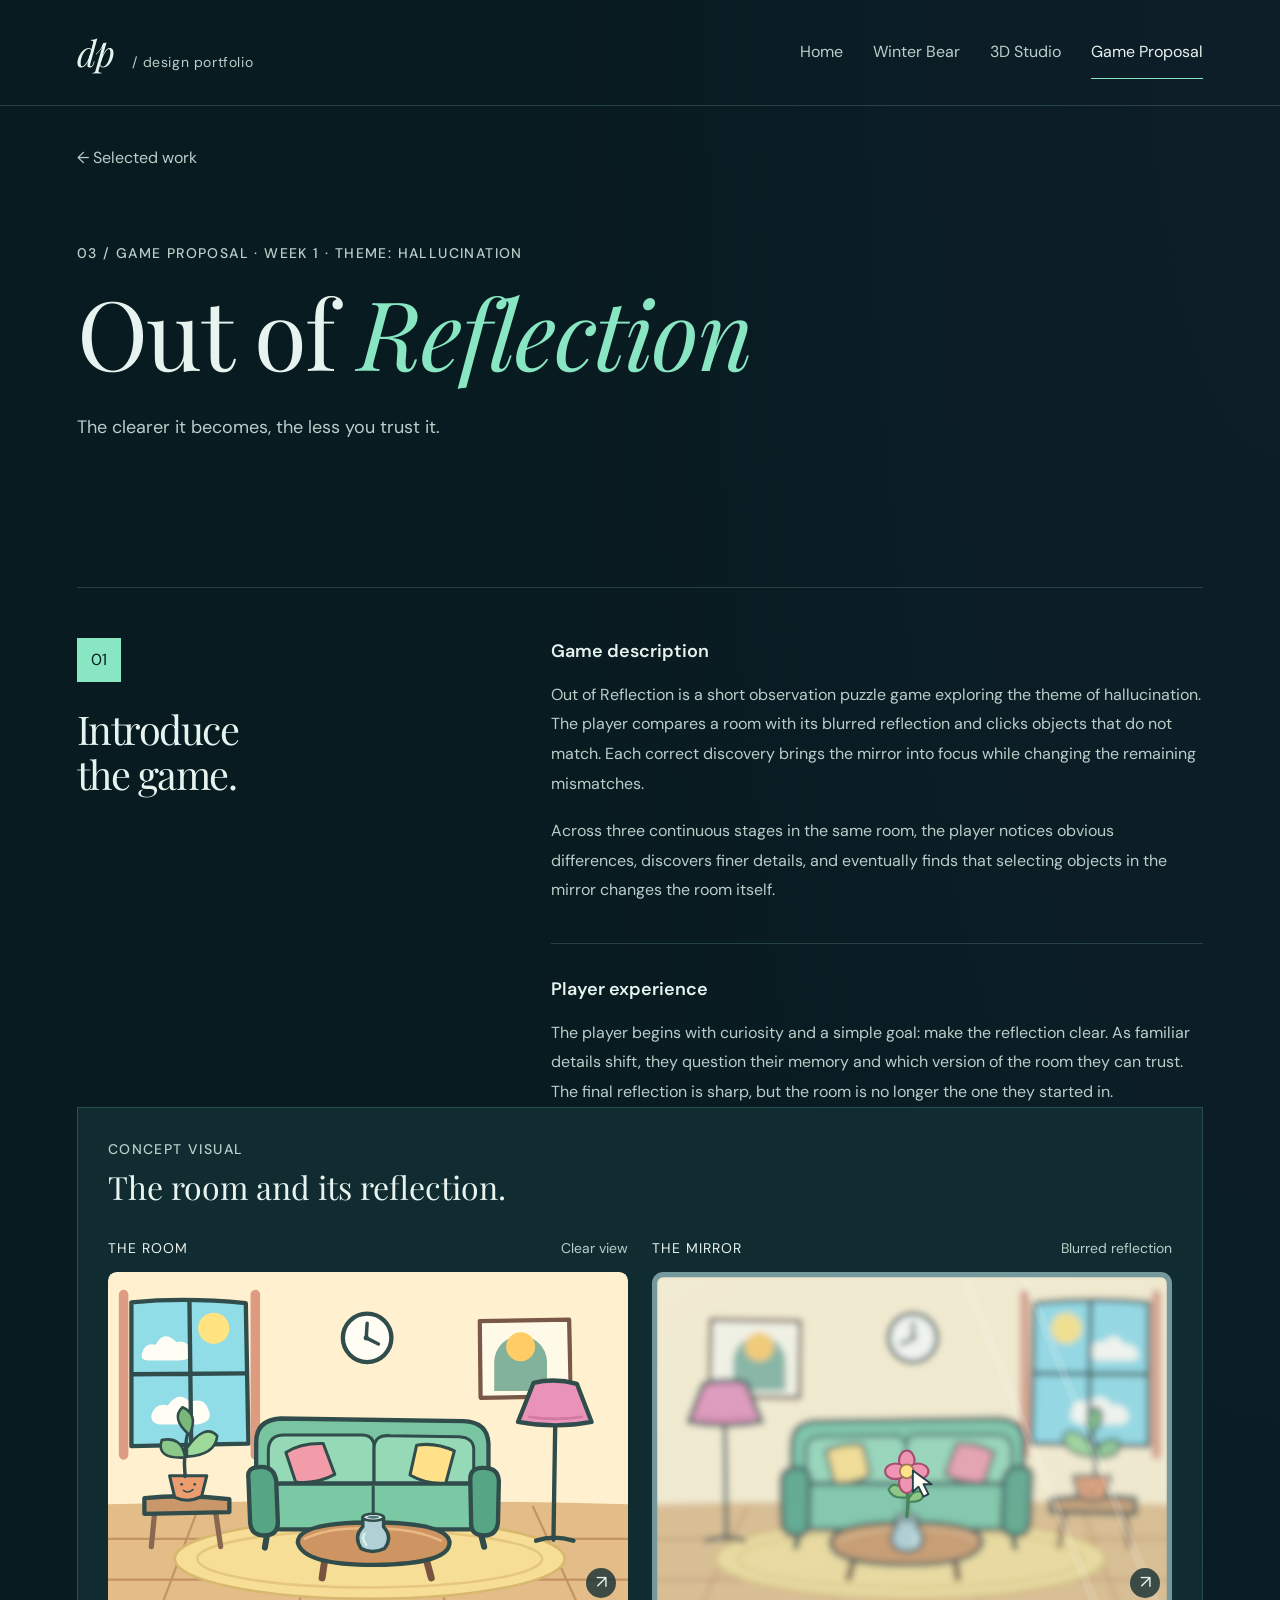
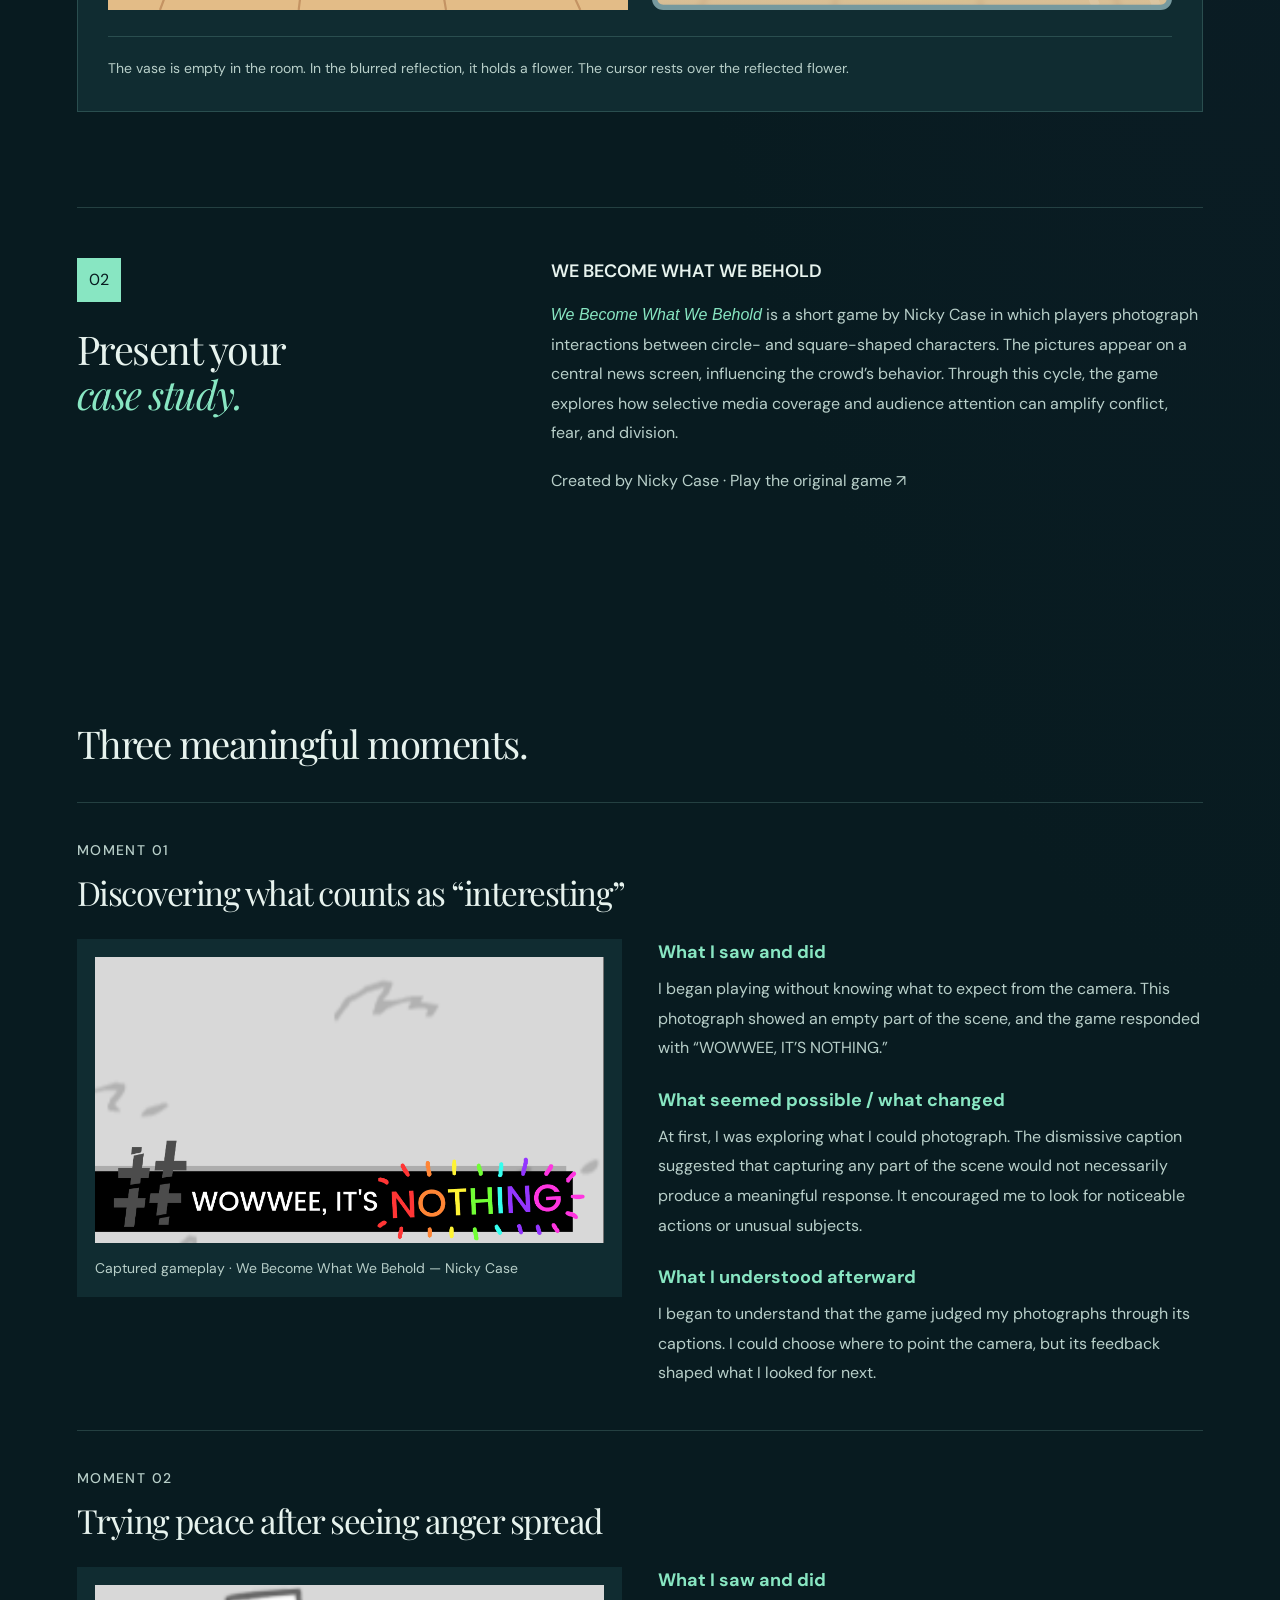
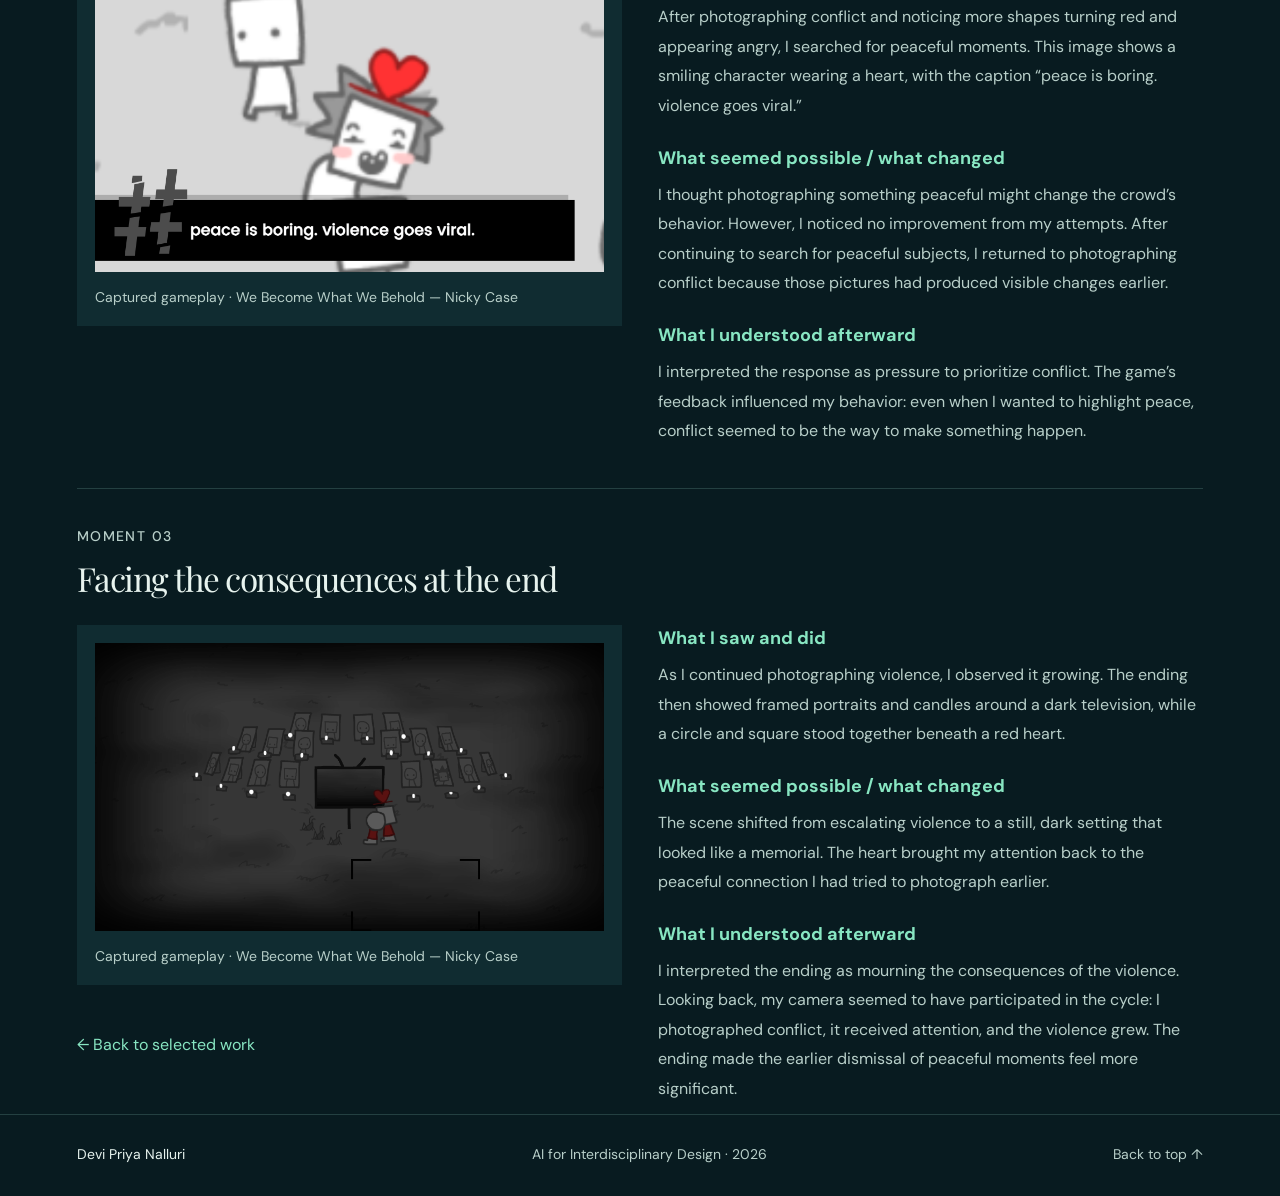
==== commit 03a2f5b0: "Add three illustrated gameplay research moments" ====
--- a/game-proposal.html
+++ b/game-proposal.html
@@ -1 +1 @@
-<!doctype html><html lang="en"><head><meta charset="UTF-8"><meta name="viewport" content="width=device-width,initial-scale=1"><meta name="theme-color" content="#081b20"><meta name="description" content="Devi Priya Nalluri’s AI for Interdisciplinary Design Portfolio. Explore Winter Bear album artwork, an AI-integrated 3D Studio, and the game proposal Out of Reflection."><title>Out of Reflection — Game Proposal — Devi Priya Nalluri</title><link rel="stylesheet" href="styles.css?v=reflection-single-line-1"></head><body id="top"><a class="skip" href="#main">Skip to content</a><header class="header"><a class="brand" href="index.html" aria-label="Devi Priya Nalluri home">dp<span> / design portfolio</span></a><nav aria-label="Main navigation"><a href="index.html" >Home</a><a href="winter-bear.html" >Winter Bear</a><a href="studio.html">3D Studio</a><a href="game-proposal.html" aria-current="page">Game Proposal</a></nav></header><main id="main" class="project-page game-proposal-page"><a class="back" href="index.html#projects">← Selected work</a><section id="game-introduction" class="game-introduction" aria-labelledby="game-title"><div class="game-title-block reflection-title"><p class="eyebrow">03 / GAME PROPOSAL · WEEK 1 · THEME: HALLUCINATION</p><h1 id="game-title">Out of <em>Reflection</em></h1><p class="game-tagline">The clearer it becomes, the less you trust it.</p></div><div class="game-intro-copy section-space"><div class="game-section-marker"><span>01</span><h2>Introduce <br>the game.</h2></div><div class="game-writing"><section aria-labelledby="game-description"><h3 id="game-description">Game description</h3><p>Out of Reflection is a short observation puzzle game exploring the theme of hallucination. The player compares a room with its blurred reflection and clicks objects that do not match. Each correct discovery brings the mirror into focus while changing the remaining mismatches.</p><p>Across three continuous stages in the same room, the player notices obvious differences, discovers finer details, and eventually finds that selecting objects in the mirror changes the room itself.</p></section><section aria-labelledby="player-experience"><h3 id="player-experience">Player experience</h3><p>The player begins with curiosity and a simple goal: make the reflection clear. As familiar details shift, they question their memory and which version of the room they can trust. The final reflection is sharp, but the room is no longer the one they started in.</p></section></div></div><figure class="game-visual reflection-visual" aria-labelledby="game-visual-caption"><div class="game-visual-heading"><div><p class="eyebrow">CONCEPT VISUAL</p><p>The room and its reflection.</p></div></div><div class="room-comparison"><div class="room-panel"><p class="room-label">THE ROOM <span>Clear view</span></p><button class="image-button room-zoom" data-full="assets/reflection-room.svg" aria-label="Enlarge the clear room"><img src="assets/reflection-room.svg" alt="Clear cartoon room with a green sofa and an empty blue vase on the coffee table"></button></div><div class="room-panel"><p class="room-label">THE MIRROR <span>Blurred reflection</span></p><button class="image-button room-zoom" data-full="assets/reflection-mirror.svg" aria-label="Enlarge the blurred reflection"><img src="assets/reflection-mirror.svg" alt="Horizontally mirrored, blurred version of the room; a flower appears in the reflected vase with the cursor over it"></button></div></div><figcaption id="game-visual-caption">The vase is empty in the room. In the blurred reflection, it holds a flower. The cursor rests over the reflected flower.</figcaption></figure></section><section id="game-case-study" class="game-intro-copy section-space" aria-labelledby="case-study-title"><div class="game-section-marker"><span>02</span><h2 id="case-study-title">Present your<br><em>case study.</em></h2></div><div class="game-writing"><section aria-labelledby="research-game-title"><h3 id="research-game-title">WE BECOME WHAT WE BEHOLD</h3><p><em>We Become What We Behold</em> is a short game by Nicky Case in which players photograph interactions between circle- and square-shaped characters. The pictures appear on a central news screen, influencing the crowd’s behavior. Through this cycle, the game explores how selective media coverage and audience attention can amplify conflict, fear, and division.</p><p>Created by <a href="https://ncase.me/" target="_blank" rel="noopener noreferrer">Nicky Case</a> · <a href="https://ncase.itch.io/wbwwb" target="_blank" rel="noopener noreferrer">Play the original game ↗</a></p></section></div></section><a class="game-back-link" href="index.html#projects">← Back to selected work</a></main><footer><a href="index.html">Devi Priya Nalluri</a><span>AI for Interdisciplinary Design · 2026</span><a href="#top">Back to top ↑</a></footer><dialog id="viewer"><button class="close" aria-label="Close image">Close ×</button><img alt=""><p></p></dialog><script src="app.js?v=fireworks-expiry-1"></script></body></html>+<!doctype html><html lang="en"><head><meta charset="UTF-8"><meta name="viewport" content="width=device-width,initial-scale=1"><meta name="theme-color" content="#081b20"><meta name="description" content="Devi Priya Nalluri’s AI for Interdisciplinary Design Portfolio. Explore Winter Bear album artwork, an AI-integrated 3D Studio, and the game proposal Out of Reflection."><title>Out of Reflection — Game Proposal — Devi Priya Nalluri</title><link rel="stylesheet" href="styles.css?v=case-study-moments-1"></head><body id="top"><a class="skip" href="#main">Skip to content</a><header class="header"><a class="brand" href="index.html" aria-label="Devi Priya Nalluri home">dp<span> / design portfolio</span></a><nav aria-label="Main navigation"><a href="index.html" >Home</a><a href="winter-bear.html" >Winter Bear</a><a href="studio.html">3D Studio</a><a href="game-proposal.html" aria-current="page">Game Proposal</a></nav></header><main id="main" class="project-page game-proposal-page"><a class="back" href="index.html#projects">← Selected work</a><section id="game-introduction" class="game-introduction" aria-labelledby="game-title"><div class="game-title-block reflection-title"><p class="eyebrow">03 / GAME PROPOSAL · WEEK 1 · THEME: HALLUCINATION</p><h1 id="game-title">Out of <em>Reflection</em></h1><p class="game-tagline">The clearer it becomes, the less you trust it.</p></div><div class="game-intro-copy section-space"><div class="game-section-marker"><span>01</span><h2>Introduce <br>the game.</h2></div><div class="game-writing"><section aria-labelledby="game-description"><h3 id="game-description">Game description</h3><p>Out of Reflection is a short observation puzzle game exploring the theme of hallucination. The player compares a room with its blurred reflection and clicks objects that do not match. Each correct discovery brings the mirror into focus while changing the remaining mismatches.</p><p>Across three continuous stages in the same room, the player notices obvious differences, discovers finer details, and eventually finds that selecting objects in the mirror changes the room itself.</p></section><section aria-labelledby="player-experience"><h3 id="player-experience">Player experience</h3><p>The player begins with curiosity and a simple goal: make the reflection clear. As familiar details shift, they question their memory and which version of the room they can trust. The final reflection is sharp, but the room is no longer the one they started in.</p></section></div></div><figure class="game-visual reflection-visual" aria-labelledby="game-visual-caption"><div class="game-visual-heading"><div><p class="eyebrow">CONCEPT VISUAL</p><p>The room and its reflection.</p></div></div><div class="room-comparison"><div class="room-panel"><p class="room-label">THE ROOM <span>Clear view</span></p><button class="image-button room-zoom" data-full="assets/reflection-room.svg" aria-label="Enlarge the clear room"><img src="assets/reflection-room.svg" alt="Clear cartoon room with a green sofa and an empty blue vase on the coffee table"></button></div><div class="room-panel"><p class="room-label">THE MIRROR <span>Blurred reflection</span></p><button class="image-button room-zoom" data-full="assets/reflection-mirror.svg" aria-label="Enlarge the blurred reflection"><img src="assets/reflection-mirror.svg" alt="Horizontally mirrored, blurred version of the room; a flower appears in the reflected vase with the cursor over it"></button></div></div><figcaption id="game-visual-caption">The vase is empty in the room. In the blurred reflection, it holds a flower. The cursor rests over the reflected flower.</figcaption></figure></section><section id="game-case-study" class="game-intro-copy section-space" aria-labelledby="case-study-title"><div class="game-section-marker"><span>02</span><h2 id="case-study-title">Present your<br><em>case study.</em></h2></div><div class="game-writing"><section aria-labelledby="research-game-title"><h3 id="research-game-title">WE BECOME WHAT WE BEHOLD</h3><p><em>We Become What We Behold</em> is a short game by Nicky Case in which players photograph interactions between circle- and square-shaped characters. The pictures appear on a central news screen, influencing the crowd’s behavior. Through this cycle, the game explores how selective media coverage and audience attention can amplify conflict, fear, and division.</p><p>Created by <a href="https://ncase.me/" target="_blank" rel="noopener noreferrer">Nicky Case</a> · <a href="https://ncase.itch.io/wbwwb" target="_blank" rel="noopener noreferrer">Play the original game ↗</a></p></section></div><div class="case-study-moments"><h3 class="moments-title">Three meaningful moments.</h3><article class="research-moment" aria-labelledby="moment-1-title"><header class="moment-heading"><span class="eyebrow">MOMENT 01</span><h3 id="moment-1-title">Discovering what counts as “interesting”</h3></header><div class="moment-layout"><figure><button class="image-button" data-full="assets/wbwwb-moment-1.png" aria-label="Enlarge moment 1 screenshot"><img src="assets/wbwwb-moment-1.png" alt="A photograph of an empty area with the game caption “WOWWEE, IT’S NOTHING.”" loading="lazy"></button><figcaption>Captured gameplay · We Become What We Behold — Nicky Case</figcaption></figure><div class="moment-notes"><div><h4>What I saw and did</h4><p>I began playing without knowing what to expect from the camera. This photograph showed an empty part of the scene, and the game responded with “WOWWEE, IT’S NOTHING.”</p></div><div><h4>What seemed possible / what changed</h4><p>At first, I was exploring what I could photograph. The dismissive caption suggested that capturing any part of the scene would not necessarily produce a meaningful response. It encouraged me to look for noticeable actions or unusual subjects.</p></div><div><h4>What I understood afterward</h4><p>I began to understand that the game judged my photographs through its captions. I could choose where to point the camera, but its feedback shaped what I looked for next.</p></div></div></div></article><article class="research-moment" aria-labelledby="moment-2-title"><header class="moment-heading"><span class="eyebrow">MOMENT 02</span><h3 id="moment-2-title">Trying peace after seeing anger spread</h3></header><div class="moment-layout"><figure><button class="image-button" data-full="assets/wbwwb-moment-2.png" aria-label="Enlarge moment 2 screenshot"><img src="assets/wbwwb-moment-2.png" alt="A smiling square character beneath a heart, with the caption “peace is boring. violence goes viral.”" loading="lazy"></button><figcaption>Captured gameplay · We Become What We Behold — Nicky Case</figcaption></figure><div class="moment-notes"><div><h4>What I saw and did</h4><p>After photographing conflict and noticing more shapes turning red and appearing angry, I searched for peaceful moments. This image shows a smiling character wearing a heart, with the caption “peace is boring. violence goes viral.”</p></div><div><h4>What seemed possible / what changed</h4><p>I thought photographing something peaceful might change the crowd’s behavior. However, I noticed no improvement from my attempts. After continuing to search for peaceful subjects, I returned to photographing conflict because those pictures had produced visible changes earlier.</p></div><div><h4>What I understood afterward</h4><p>I interpreted the response as pressure to prioritize conflict. The game’s feedback influenced my behavior: even when I wanted to highlight peace, conflict seemed to be the way to make something happen.</p></div></div></div></article><article class="research-moment" aria-labelledby="moment-3-title"><header class="moment-heading"><span class="eyebrow">MOMENT 03</span><h3 id="moment-3-title">Facing the consequences at the end</h3></header><div class="moment-layout"><figure><button class="image-button" data-full="assets/wbwwb-moment-3.png" aria-label="Enlarge moment 3 screenshot"><img src="assets/wbwwb-moment-3.png" alt="The dark ending scene with portraits, candles, a television, and a circle and square together beneath a red heart." loading="lazy"></button><figcaption>Captured gameplay · We Become What We Behold — Nicky Case</figcaption></figure><div class="moment-notes"><div><h4>What I saw and did</h4><p>As I continued photographing violence, I observed it growing. The ending then showed framed portraits and candles around a dark television, while a circle and square stood together beneath a red heart.</p></div><div><h4>What seemed possible / what changed</h4><p>The scene shifted from escalating violence to a still, dark setting that looked like a memorial. The heart brought my attention back to the peaceful connection I had tried to photograph earlier.</p></div><div><h4>What I understood afterward</h4><p>I interpreted the ending as mourning the consequences of the violence. Looking back, my camera seemed to have participated in the cycle: I photographed conflict, it received attention, and the violence grew. The ending made the earlier dismissal of peaceful moments feel more significant.</p></div></div></div></article></div></section><a class="game-back-link" href="index.html#projects">← Back to selected work</a></main><footer><a href="index.html">Devi Priya Nalluri</a><span>AI for Interdisciplinary Design · 2026</span><a href="#top">Back to top ↑</a></footer><dialog id="viewer"><button class="close" aria-label="Close image">Close ×</button><img alt=""><p></p></dialog><script src="app.js?v=fireworks-expiry-1"></script></body></html>
--- a/styles.css
+++ b/styles.css
@@ -34,3 +34,18 @@
 @media(max-width:650px){.header{gap:14px}nav{gap:2px 16px;max-width:285px}.game-project-card{grid-template-columns:1fr}.game-project-card .card-meta{padding:24px}.game-title-block{padding:45px 0 35px}.game-title-block h1{font-size:64px}.game-visual{padding:16px}.game-visual-heading{gap:14px;align-items:start}.game-visual-heading p:last-child{font-size:26px}.discovery-counter{padding:10px 14px;gap:6px;flex-direction:column;border-radius:18px}.discovery-counter span{font-size:14px}.discovery-counter strong{font-size:24px}.room-comparison{grid-template-columns:1fr;gap:26px}.room-label{flex-wrap:nowrap}.change-inset{flex-direction:column;align-items:stretch;gap:22px}.inset-explanation p:last-child{font-size:18px}.detail-pair{justify-content:center;gap:18px}.detail-pair figure{max-width:none;width:38%}.game-intro-copy{grid-template-columns:1fr;gap:25px;padding-top:35px}.game-section-marker h2 br{display:none}.game-section-marker>span{margin-bottom:18px}.game-back-link{margin-top:50px}}
 
 .reflection-title h1{font-size:clamp(24px,7.5vw,110px);white-space:nowrap}.game-writing p+p{margin-top:18px}.reflection-visual .game-visual-heading{margin-bottom:28px}
+
+/* Gameplay evidence and personal observations */
+.case-study-moments{grid-column:1/-1;margin-top:42px;min-width:0}
+.moments-title{font-size:clamp(28px,3vw,42px);margin:0 0 36px}
+.research-moment{border-top:1px solid var(--line);padding:36px 0 42px}
+.moment-heading{margin-bottom:26px}.moment-heading .eyebrow{display:block;margin-bottom:12px}
+.moment-heading h3{font-size:clamp(24px,2.6vw,36px);line-height:1.2;max-width:900px;margin:0}
+.moment-layout{display:grid;grid-template-columns:1fr 1fr;gap:36px;align-items:start}
+.moment-layout figure{margin:0;padding:18px;background:var(--card);min-width:0}
+.moment-layout .image-button{width:100%;padding:0;margin:0}
+.moment-layout figcaption{font-size:14px;line-height:1.6;color:var(--muted);margin-top:14px}
+.moment-notes>div+div{margin-top:24px}
+.moment-notes h4{font-family:var(--sans);font-size:18px;line-height:1.5;margin:0 0 8px;color:var(--accent)}
+.moment-notes p{font-size:16px;line-height:1.85;color:var(--muted);margin:0}
+@media(max-width:760px){.moment-layout{grid-template-columns:1fr;gap:24px}.case-study-moments{margin-top:20px}.research-moment{padding:28px 0 36px}}
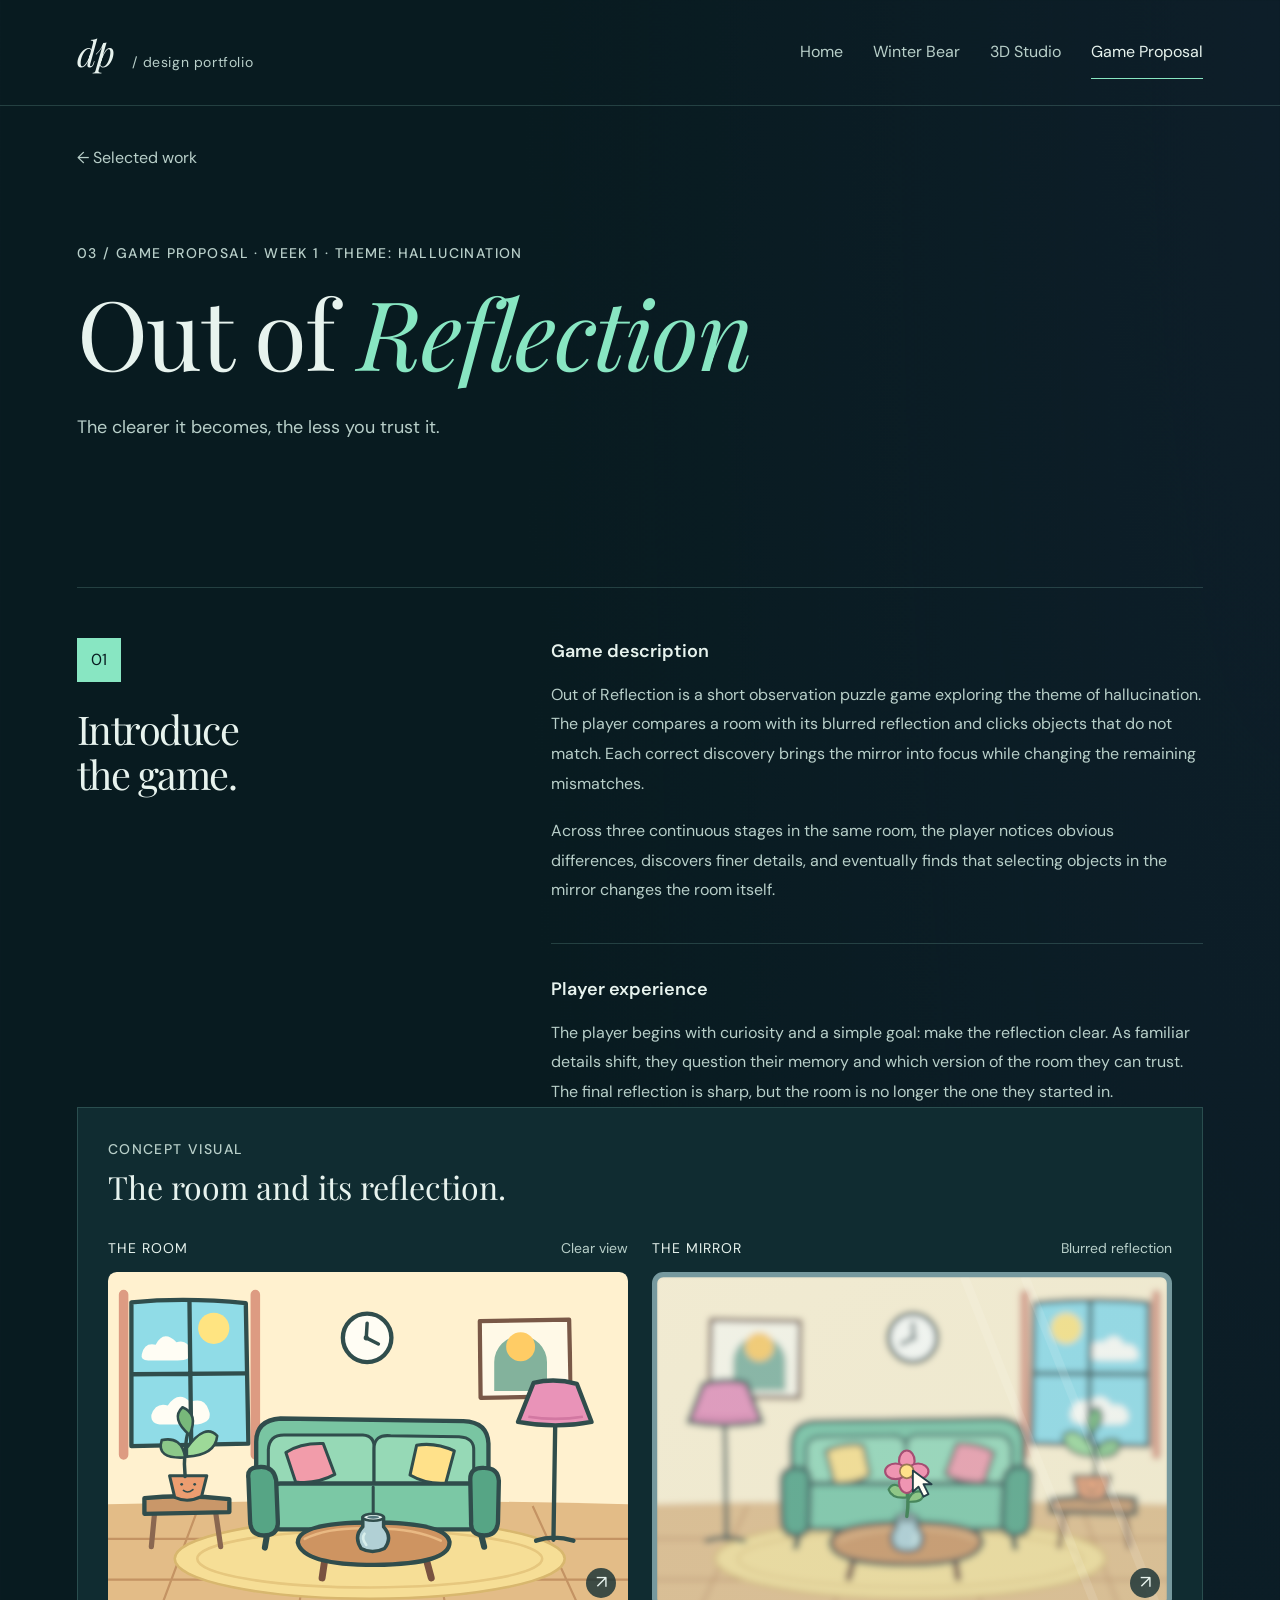
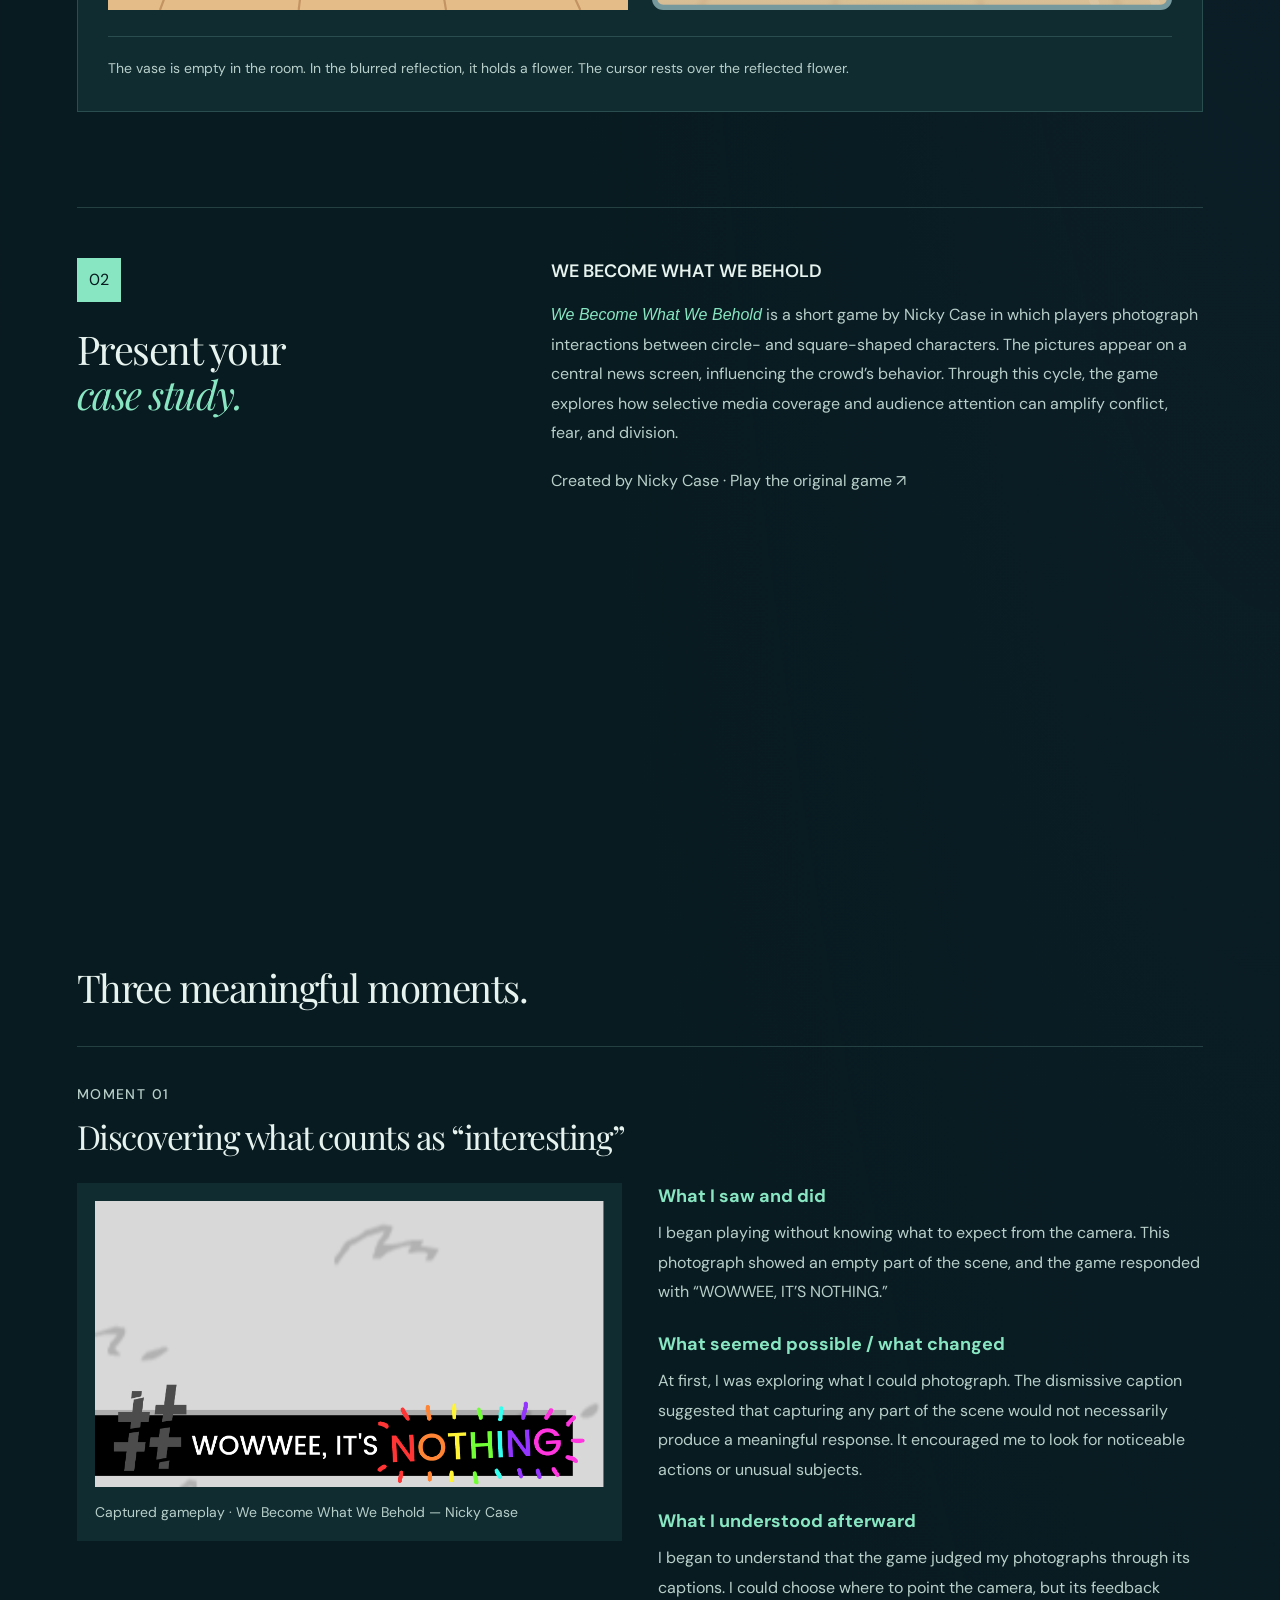
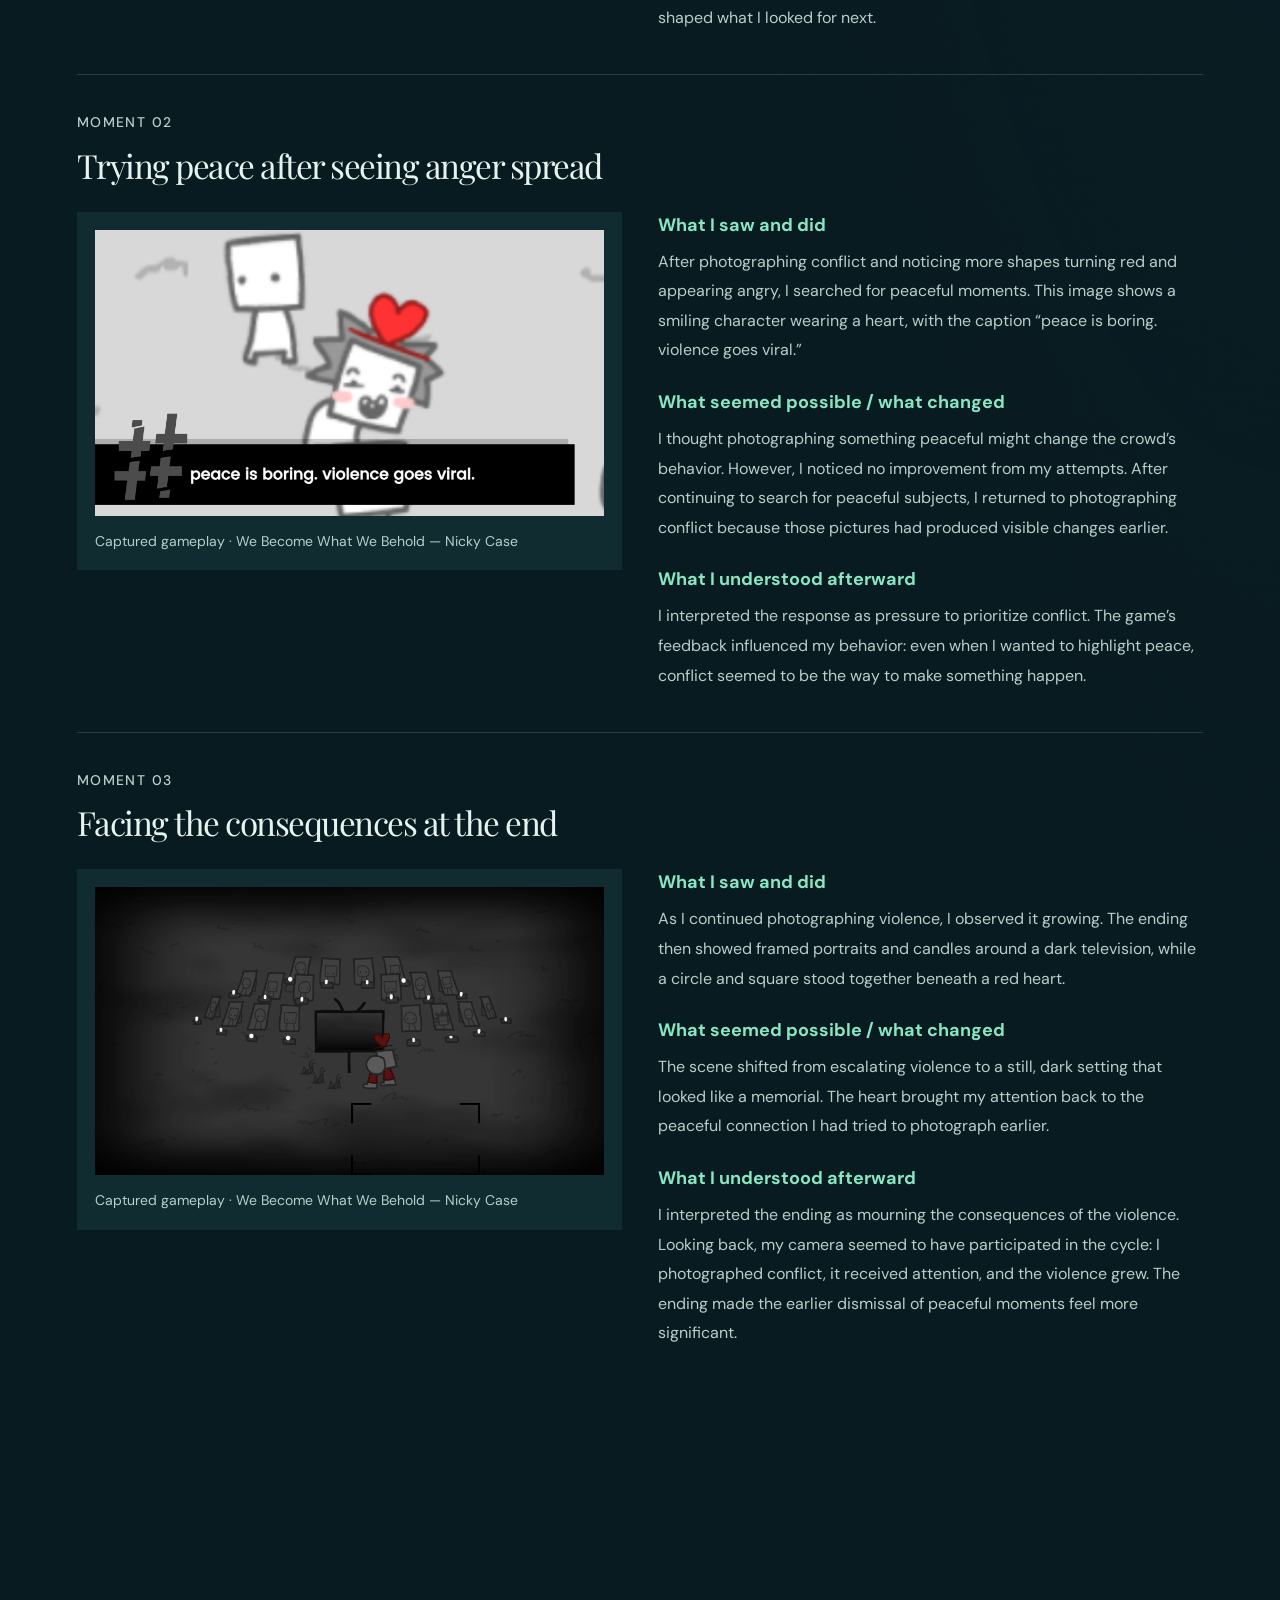
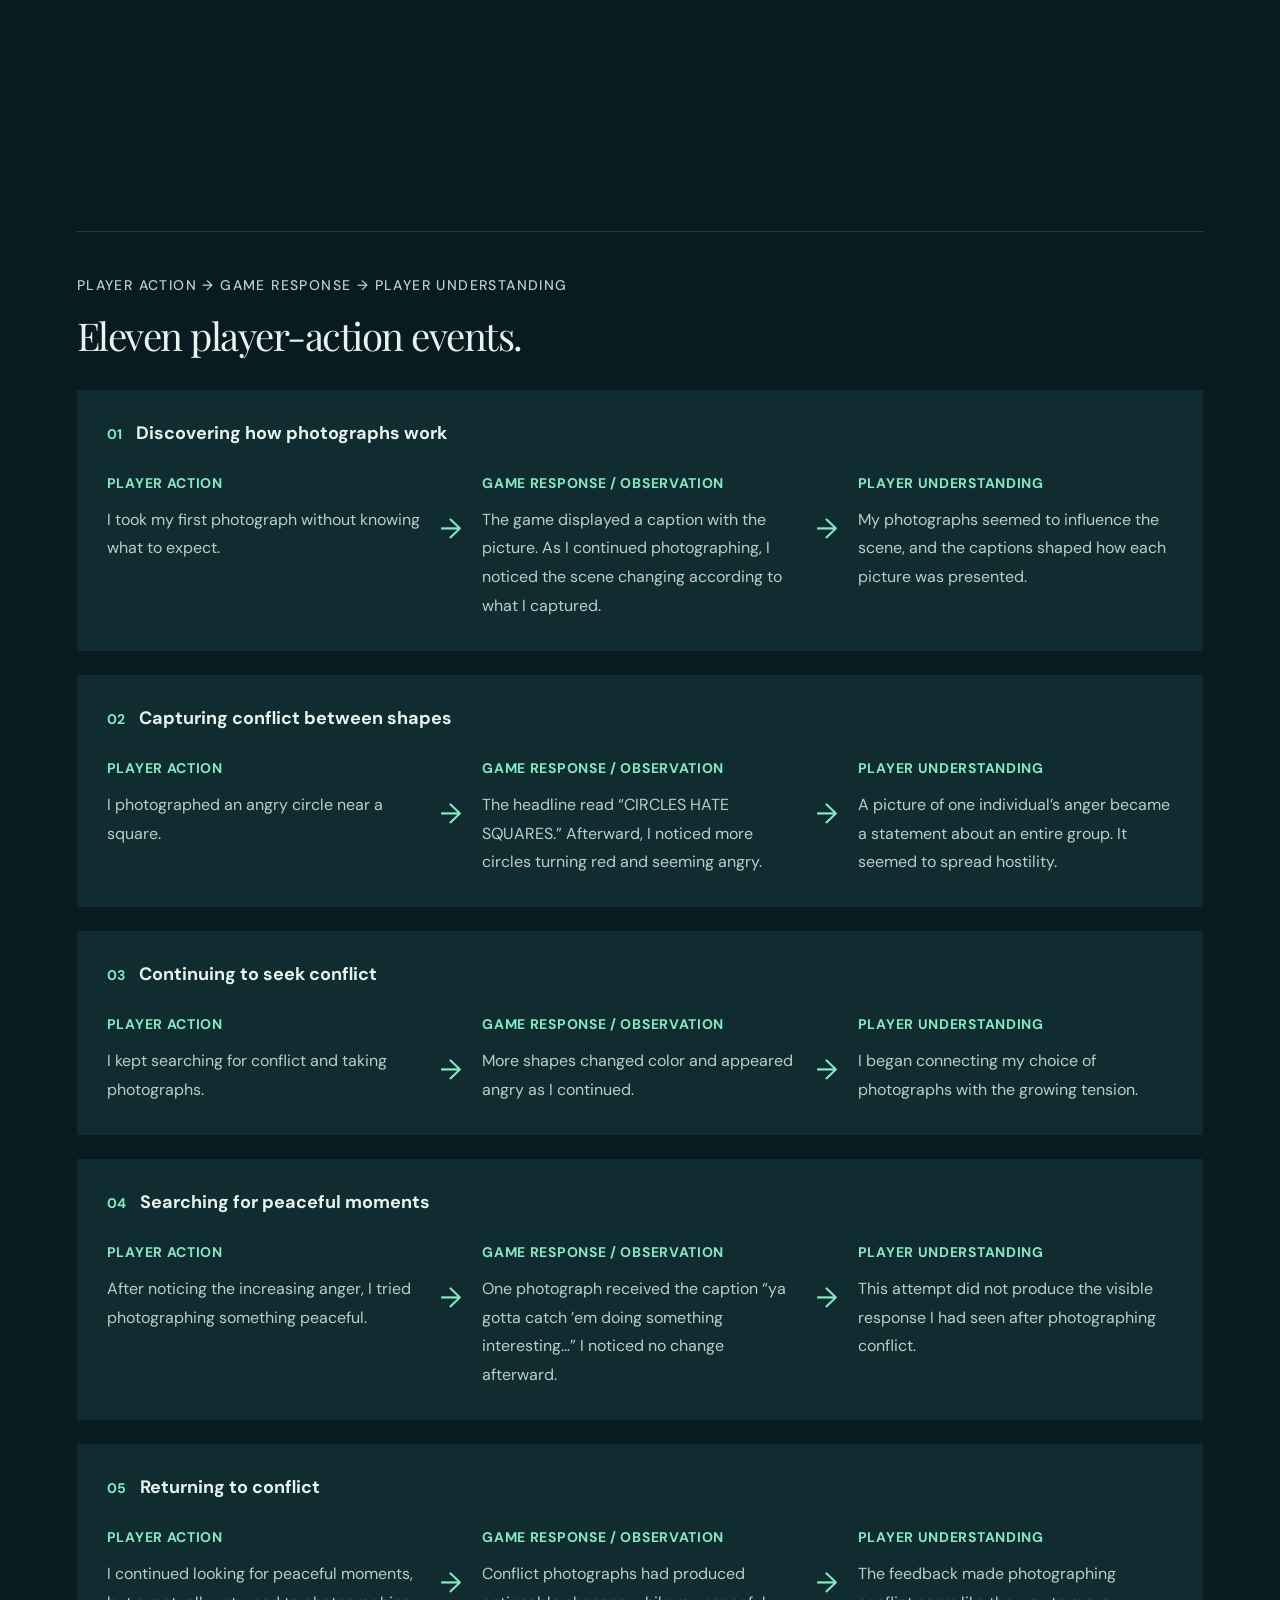
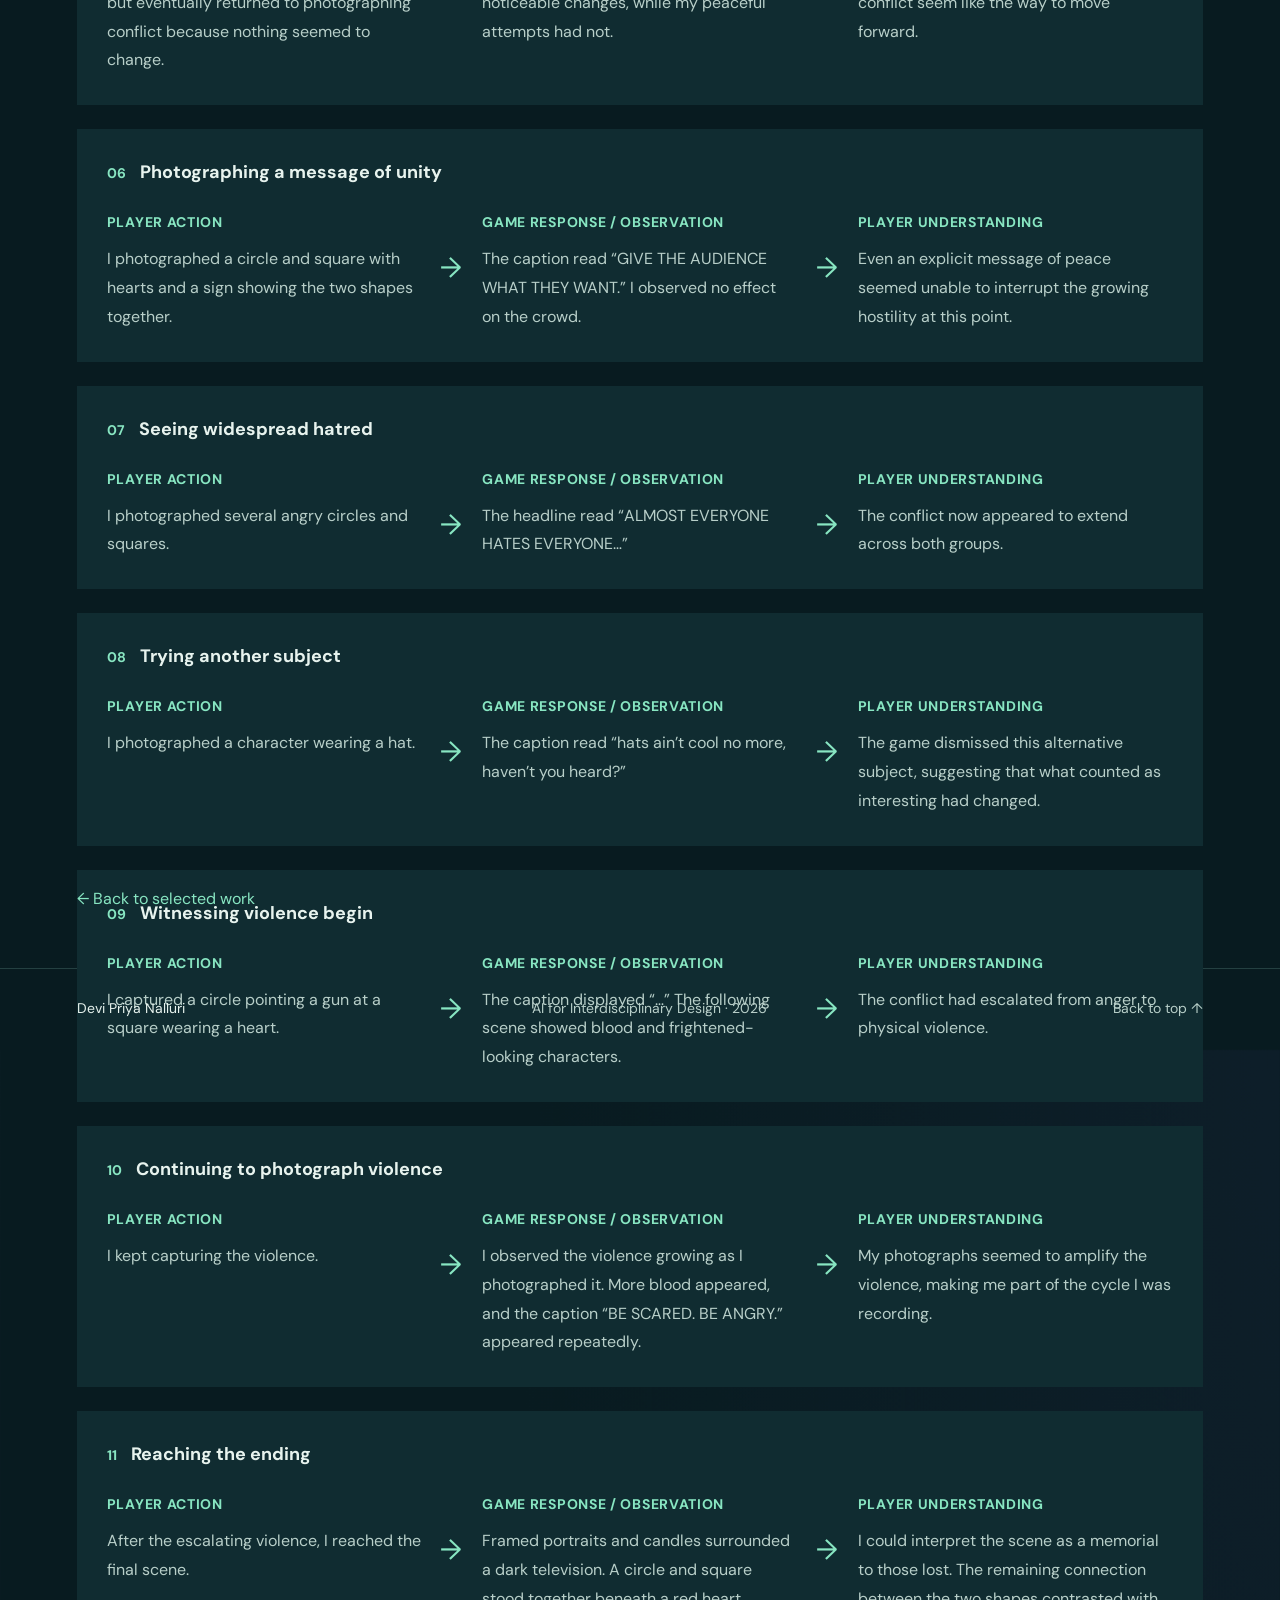
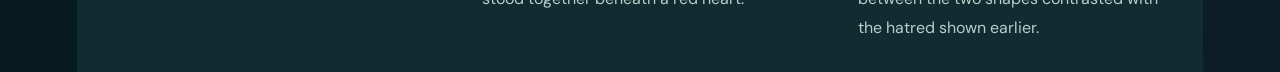
==== commit ea34e984: "Add eleven player-action research events" ====
--- a/game-proposal.html
+++ b/game-proposal.html
@@ -1 +1 @@
-<!doctype html><html lang="en"><head><meta charset="UTF-8"><meta name="viewport" content="width=device-width,initial-scale=1"><meta name="theme-color" content="#081b20"><meta name="description" content="Devi Priya Nalluri’s AI for Interdisciplinary Design Portfolio. Explore Winter Bear album artwork, an AI-integrated 3D Studio, and the game proposal Out of Reflection."><title>Out of Reflection — Game Proposal — Devi Priya Nalluri</title><link rel="stylesheet" href="styles.css?v=case-study-moments-1"></head><body id="top"><a class="skip" href="#main">Skip to content</a><header class="header"><a class="brand" href="index.html" aria-label="Devi Priya Nalluri home">dp<span> / design portfolio</span></a><nav aria-label="Main navigation"><a href="index.html" >Home</a><a href="winter-bear.html" >Winter Bear</a><a href="studio.html">3D Studio</a><a href="game-proposal.html" aria-current="page">Game Proposal</a></nav></header><main id="main" class="project-page game-proposal-page"><a class="back" href="index.html#projects">← Selected work</a><section id="game-introduction" class="game-introduction" aria-labelledby="game-title"><div class="game-title-block reflection-title"><p class="eyebrow">03 / GAME PROPOSAL · WEEK 1 · THEME: HALLUCINATION</p><h1 id="game-title">Out of <em>Reflection</em></h1><p class="game-tagline">The clearer it becomes, the less you trust it.</p></div><div class="game-intro-copy section-space"><div class="game-section-marker"><span>01</span><h2>Introduce <br>the game.</h2></div><div class="game-writing"><section aria-labelledby="game-description"><h3 id="game-description">Game description</h3><p>Out of Reflection is a short observation puzzle game exploring the theme of hallucination. The player compares a room with its blurred reflection and clicks objects that do not match. Each correct discovery brings the mirror into focus while changing the remaining mismatches.</p><p>Across three continuous stages in the same room, the player notices obvious differences, discovers finer details, and eventually finds that selecting objects in the mirror changes the room itself.</p></section><section aria-labelledby="player-experience"><h3 id="player-experience">Player experience</h3><p>The player begins with curiosity and a simple goal: make the reflection clear. As familiar details shift, they question their memory and which version of the room they can trust. The final reflection is sharp, but the room is no longer the one they started in.</p></section></div></div><figure class="game-visual reflection-visual" aria-labelledby="game-visual-caption"><div class="game-visual-heading"><div><p class="eyebrow">CONCEPT VISUAL</p><p>The room and its reflection.</p></div></div><div class="room-comparison"><div class="room-panel"><p class="room-label">THE ROOM <span>Clear view</span></p><button class="image-button room-zoom" data-full="assets/reflection-room.svg" aria-label="Enlarge the clear room"><img src="assets/reflection-room.svg" alt="Clear cartoon room with a green sofa and an empty blue vase on the coffee table"></button></div><div class="room-panel"><p class="room-label">THE MIRROR <span>Blurred reflection</span></p><button class="image-button room-zoom" data-full="assets/reflection-mirror.svg" aria-label="Enlarge the blurred reflection"><img src="assets/reflection-mirror.svg" alt="Horizontally mirrored, blurred version of the room; a flower appears in the reflected vase with the cursor over it"></button></div></div><figcaption id="game-visual-caption">The vase is empty in the room. In the blurred reflection, it holds a flower. The cursor rests over the reflected flower.</figcaption></figure></section><section id="game-case-study" class="game-intro-copy section-space" aria-labelledby="case-study-title"><div class="game-section-marker"><span>02</span><h2 id="case-study-title">Present your<br><em>case study.</em></h2></div><div class="game-writing"><section aria-labelledby="research-game-title"><h3 id="research-game-title">WE BECOME WHAT WE BEHOLD</h3><p><em>We Become What We Behold</em> is a short game by Nicky Case in which players photograph interactions between circle- and square-shaped characters. The pictures appear on a central news screen, influencing the crowd’s behavior. Through this cycle, the game explores how selective media coverage and audience attention can amplify conflict, fear, and division.</p><p>Created by <a href="https://ncase.me/" target="_blank" rel="noopener noreferrer">Nicky Case</a> · <a href="https://ncase.itch.io/wbwwb" target="_blank" rel="noopener noreferrer">Play the original game ↗</a></p></section></div><div class="case-study-moments"><h3 class="moments-title">Three meaningful moments.</h3><article class="research-moment" aria-labelledby="moment-1-title"><header class="moment-heading"><span class="eyebrow">MOMENT 01</span><h3 id="moment-1-title">Discovering what counts as “interesting”</h3></header><div class="moment-layout"><figure><button class="image-button" data-full="assets/wbwwb-moment-1.png" aria-label="Enlarge moment 1 screenshot"><img src="assets/wbwwb-moment-1.png" alt="A photograph of an empty area with the game caption “WOWWEE, IT’S NOTHING.”" loading="lazy"></button><figcaption>Captured gameplay · We Become What We Behold — Nicky Case</figcaption></figure><div class="moment-notes"><div><h4>What I saw and did</h4><p>I began playing without knowing what to expect from the camera. This photograph showed an empty part of the scene, and the game responded with “WOWWEE, IT’S NOTHING.”</p></div><div><h4>What seemed possible / what changed</h4><p>At first, I was exploring what I could photograph. The dismissive caption suggested that capturing any part of the scene would not necessarily produce a meaningful response. It encouraged me to look for noticeable actions or unusual subjects.</p></div><div><h4>What I understood afterward</h4><p>I began to understand that the game judged my photographs through its captions. I could choose where to point the camera, but its feedback shaped what I looked for next.</p></div></div></div></article><article class="research-moment" aria-labelledby="moment-2-title"><header class="moment-heading"><span class="eyebrow">MOMENT 02</span><h3 id="moment-2-title">Trying peace after seeing anger spread</h3></header><div class="moment-layout"><figure><button class="image-button" data-full="assets/wbwwb-moment-2.png" aria-label="Enlarge moment 2 screenshot"><img src="assets/wbwwb-moment-2.png" alt="A smiling square character beneath a heart, with the caption “peace is boring. violence goes viral.”" loading="lazy"></button><figcaption>Captured gameplay · We Become What We Behold — Nicky Case</figcaption></figure><div class="moment-notes"><div><h4>What I saw and did</h4><p>After photographing conflict and noticing more shapes turning red and appearing angry, I searched for peaceful moments. This image shows a smiling character wearing a heart, with the caption “peace is boring. violence goes viral.”</p></div><div><h4>What seemed possible / what changed</h4><p>I thought photographing something peaceful might change the crowd’s behavior. However, I noticed no improvement from my attempts. After continuing to search for peaceful subjects, I returned to photographing conflict because those pictures had produced visible changes earlier.</p></div><div><h4>What I understood afterward</h4><p>I interpreted the response as pressure to prioritize conflict. The game’s feedback influenced my behavior: even when I wanted to highlight peace, conflict seemed to be the way to make something happen.</p></div></div></div></article><article class="research-moment" aria-labelledby="moment-3-title"><header class="moment-heading"><span class="eyebrow">MOMENT 03</span><h3 id="moment-3-title">Facing the consequences at the end</h3></header><div class="moment-layout"><figure><button class="image-button" data-full="assets/wbwwb-moment-3.png" aria-label="Enlarge moment 3 screenshot"><img src="assets/wbwwb-moment-3.png" alt="The dark ending scene with portraits, candles, a television, and a circle and square together beneath a red heart." loading="lazy"></button><figcaption>Captured gameplay · We Become What We Behold — Nicky Case</figcaption></figure><div class="moment-notes"><div><h4>What I saw and did</h4><p>As I continued photographing violence, I observed it growing. The ending then showed framed portraits and candles around a dark television, while a circle and square stood together beneath a red heart.</p></div><div><h4>What seemed possible / what changed</h4><p>The scene shifted from escalating violence to a still, dark setting that looked like a memorial. The heart brought my attention back to the peaceful connection I had tried to photograph earlier.</p></div><div><h4>What I understood afterward</h4><p>I interpreted the ending as mourning the consequences of the violence. Looking back, my camera seemed to have participated in the cycle: I photographed conflict, it received attention, and the violence grew. The ending made the earlier dismissal of peaceful moments feel more significant.</p></div></div></div></article></div></section><a class="game-back-link" href="index.html#projects">← Back to selected work</a></main><footer><a href="index.html">Devi Priya Nalluri</a><span>AI for Interdisciplinary Design · 2026</span><a href="#top">Back to top ↑</a></footer><dialog id="viewer"><button class="close" aria-label="Close image">Close ×</button><img alt=""><p></p></dialog><script src="app.js?v=fireworks-expiry-1"></script></body></html>+<!doctype html><html lang="en"><head><meta charset="UTF-8"><meta name="viewport" content="width=device-width,initial-scale=1"><meta name="theme-color" content="#081b20"><meta name="description" content="Devi Priya Nalluri’s AI for Interdisciplinary Design Portfolio. Explore Winter Bear album artwork, an AI-integrated 3D Studio, and the game proposal Out of Reflection."><title>Out of Reflection — Game Proposal — Devi Priya Nalluri</title><link rel="stylesheet" href="styles.css?v=player-events-1"></head><body id="top"><a class="skip" href="#main">Skip to content</a><header class="header"><a class="brand" href="index.html" aria-label="Devi Priya Nalluri home">dp<span> / design portfolio</span></a><nav aria-label="Main navigation"><a href="index.html" >Home</a><a href="winter-bear.html" >Winter Bear</a><a href="studio.html">3D Studio</a><a href="game-proposal.html" aria-current="page">Game Proposal</a></nav></header><main id="main" class="project-page game-proposal-page"><a class="back" href="index.html#projects">← Selected work</a><section id="game-introduction" class="game-introduction" aria-labelledby="game-title"><div class="game-title-block reflection-title"><p class="eyebrow">03 / GAME PROPOSAL · WEEK 1 · THEME: HALLUCINATION</p><h1 id="game-title">Out of <em>Reflection</em></h1><p class="game-tagline">The clearer it becomes, the less you trust it.</p></div><div class="game-intro-copy section-space"><div class="game-section-marker"><span>01</span><h2>Introduce <br>the game.</h2></div><div class="game-writing"><section aria-labelledby="game-description"><h3 id="game-description">Game description</h3><p>Out of Reflection is a short observation puzzle game exploring the theme of hallucination. The player compares a room with its blurred reflection and clicks objects that do not match. Each correct discovery brings the mirror into focus while changing the remaining mismatches.</p><p>Across three continuous stages in the same room, the player notices obvious differences, discovers finer details, and eventually finds that selecting objects in the mirror changes the room itself.</p></section><section aria-labelledby="player-experience"><h3 id="player-experience">Player experience</h3><p>The player begins with curiosity and a simple goal: make the reflection clear. As familiar details shift, they question their memory and which version of the room they can trust. The final reflection is sharp, but the room is no longer the one they started in.</p></section></div></div><figure class="game-visual reflection-visual" aria-labelledby="game-visual-caption"><div class="game-visual-heading"><div><p class="eyebrow">CONCEPT VISUAL</p><p>The room and its reflection.</p></div></div><div class="room-comparison"><div class="room-panel"><p class="room-label">THE ROOM <span>Clear view</span></p><button class="image-button room-zoom" data-full="assets/reflection-room.svg" aria-label="Enlarge the clear room"><img src="assets/reflection-room.svg" alt="Clear cartoon room with a green sofa and an empty blue vase on the coffee table"></button></div><div class="room-panel"><p class="room-label">THE MIRROR <span>Blurred reflection</span></p><button class="image-button room-zoom" data-full="assets/reflection-mirror.svg" aria-label="Enlarge the blurred reflection"><img src="assets/reflection-mirror.svg" alt="Horizontally mirrored, blurred version of the room; a flower appears in the reflected vase with the cursor over it"></button></div></div><figcaption id="game-visual-caption">The vase is empty in the room. In the blurred reflection, it holds a flower. The cursor rests over the reflected flower.</figcaption></figure></section><section id="game-case-study" class="game-intro-copy section-space" aria-labelledby="case-study-title"><div class="game-section-marker"><span>02</span><h2 id="case-study-title">Present your<br><em>case study.</em></h2></div><div class="game-writing"><section aria-labelledby="research-game-title"><h3 id="research-game-title">WE BECOME WHAT WE BEHOLD</h3><p><em>We Become What We Behold</em> is a short game by Nicky Case in which players photograph interactions between circle- and square-shaped characters. The pictures appear on a central news screen, influencing the crowd’s behavior. Through this cycle, the game explores how selective media coverage and audience attention can amplify conflict, fear, and division.</p><p>Created by <a href="https://ncase.me/" target="_blank" rel="noopener noreferrer">Nicky Case</a> · <a href="https://ncase.itch.io/wbwwb" target="_blank" rel="noopener noreferrer">Play the original game ↗</a></p></section></div><div class="case-study-moments"><h3 class="moments-title">Three meaningful moments.</h3><article class="research-moment" aria-labelledby="moment-1-title"><header class="moment-heading"><span class="eyebrow">MOMENT 01</span><h3 id="moment-1-title">Discovering what counts as “interesting”</h3></header><div class="moment-layout"><figure><button class="image-button" data-full="assets/wbwwb-moment-1.png" aria-label="Enlarge moment 1 screenshot"><img src="assets/wbwwb-moment-1.png" alt="A photograph of an empty area with the game caption “WOWWEE, IT’S NOTHING.”" loading="lazy"></button><figcaption>Captured gameplay · We Become What We Behold — Nicky Case</figcaption></figure><div class="moment-notes"><div><h4>What I saw and did</h4><p>I began playing without knowing what to expect from the camera. This photograph showed an empty part of the scene, and the game responded with “WOWWEE, IT’S NOTHING.”</p></div><div><h4>What seemed possible / what changed</h4><p>At first, I was exploring what I could photograph. The dismissive caption suggested that capturing any part of the scene would not necessarily produce a meaningful response. It encouraged me to look for noticeable actions or unusual subjects.</p></div><div><h4>What I understood afterward</h4><p>I began to understand that the game judged my photographs through its captions. I could choose where to point the camera, but its feedback shaped what I looked for next.</p></div></div></div></article><article class="research-moment" aria-labelledby="moment-2-title"><header class="moment-heading"><span class="eyebrow">MOMENT 02</span><h3 id="moment-2-title">Trying peace after seeing anger spread</h3></header><div class="moment-layout"><figure><button class="image-button" data-full="assets/wbwwb-moment-2.png" aria-label="Enlarge moment 2 screenshot"><img src="assets/wbwwb-moment-2.png" alt="A smiling square character beneath a heart, with the caption “peace is boring. violence goes viral.”" loading="lazy"></button><figcaption>Captured gameplay · We Become What We Behold — Nicky Case</figcaption></figure><div class="moment-notes"><div><h4>What I saw and did</h4><p>After photographing conflict and noticing more shapes turning red and appearing angry, I searched for peaceful moments. This image shows a smiling character wearing a heart, with the caption “peace is boring. violence goes viral.”</p></div><div><h4>What seemed possible / what changed</h4><p>I thought photographing something peaceful might change the crowd’s behavior. However, I noticed no improvement from my attempts. After continuing to search for peaceful subjects, I returned to photographing conflict because those pictures had produced visible changes earlier.</p></div><div><h4>What I understood afterward</h4><p>I interpreted the response as pressure to prioritize conflict. The game’s feedback influenced my behavior: even when I wanted to highlight peace, conflict seemed to be the way to make something happen.</p></div></div></div></article><article class="research-moment" aria-labelledby="moment-3-title"><header class="moment-heading"><span class="eyebrow">MOMENT 03</span><h3 id="moment-3-title">Facing the consequences at the end</h3></header><div class="moment-layout"><figure><button class="image-button" data-full="assets/wbwwb-moment-3.png" aria-label="Enlarge moment 3 screenshot"><img src="assets/wbwwb-moment-3.png" alt="The dark ending scene with portraits, candles, a television, and a circle and square together beneath a red heart." loading="lazy"></button><figcaption>Captured gameplay · We Become What We Behold — Nicky Case</figcaption></figure><div class="moment-notes"><div><h4>What I saw and did</h4><p>As I continued photographing violence, I observed it growing. The ending then showed framed portraits and candles around a dark television, while a circle and square stood together beneath a red heart.</p></div><div><h4>What seemed possible / what changed</h4><p>The scene shifted from escalating violence to a still, dark setting that looked like a memorial. The heart brought my attention back to the peaceful connection I had tried to photograph earlier.</p></div><div><h4>What I understood afterward</h4><p>I interpreted the ending as mourning the consequences of the violence. Looking back, my camera seemed to have participated in the cycle: I photographed conflict, it received attention, and the violence grew. The ending made the earlier dismissal of peaceful moments feel more significant.</p></div></div></div></article></div><section class="case-study-events" aria-labelledby="events-title"><p class="eyebrow">PLAYER ACTION → GAME RESPONSE → PLAYER UNDERSTANDING</p><h3 id="events-title">Eleven player-action events.</h3><ol class="event-list"><li class="player-event"><h4><span class="event-number">01</span>Discovering how photographs work</h4><div class="event-flow"><div class="event-step"><h5>Player action</h5><p>I took my first photograph without knowing what to expect.</p></div><span class="event-arrow" aria-hidden="true">→</span><div class="event-step"><h5>Game response / observation</h5><p>The game displayed a caption with the picture. As I continued photographing, I noticed the scene changing according to what I captured.</p></div><span class="event-arrow" aria-hidden="true">→</span><div class="event-step"><h5>Player understanding</h5><p>My photographs seemed to influence the scene, and the captions shaped how each picture was presented.</p></div></div></li><li class="player-event"><h4><span class="event-number">02</span>Capturing conflict between shapes</h4><div class="event-flow"><div class="event-step"><h5>Player action</h5><p>I photographed an angry circle near a square.</p></div><span class="event-arrow" aria-hidden="true">→</span><div class="event-step"><h5>Game response / observation</h5><p>The headline read “CIRCLES HATE SQUARES.” Afterward, I noticed more circles turning red and seeming angry.</p></div><span class="event-arrow" aria-hidden="true">→</span><div class="event-step"><h5>Player understanding</h5><p>A picture of one individual’s anger became a statement about an entire group. It seemed to spread hostility.</p></div></div></li><li class="player-event"><h4><span class="event-number">03</span>Continuing to seek conflict</h4><div class="event-flow"><div class="event-step"><h5>Player action</h5><p>I kept searching for conflict and taking photographs.</p></div><span class="event-arrow" aria-hidden="true">→</span><div class="event-step"><h5>Game response / observation</h5><p>More shapes changed color and appeared angry as I continued.</p></div><span class="event-arrow" aria-hidden="true">→</span><div class="event-step"><h5>Player understanding</h5><p>I began connecting my choice of photographs with the growing tension.</p></div></div></li><li class="player-event"><h4><span class="event-number">04</span>Searching for peaceful moments</h4><div class="event-flow"><div class="event-step"><h5>Player action</h5><p>After noticing the increasing anger, I tried photographing something peaceful.</p></div><span class="event-arrow" aria-hidden="true">→</span><div class="event-step"><h5>Game response / observation</h5><p>One photograph received the caption “ya gotta catch ’em doing something interesting…” I noticed no change afterward.</p></div><span class="event-arrow" aria-hidden="true">→</span><div class="event-step"><h5>Player understanding</h5><p>This attempt did not produce the visible response I had seen after photographing conflict.</p></div></div></li><li class="player-event"><h4><span class="event-number">05</span>Returning to conflict</h4><div class="event-flow"><div class="event-step"><h5>Player action</h5><p>I continued looking for peaceful moments, but eventually returned to photographing conflict because nothing seemed to change.</p></div><span class="event-arrow" aria-hidden="true">→</span><div class="event-step"><h5>Game response / observation</h5><p>Conflict photographs had produced noticeable changes, while my peaceful attempts had not.</p></div><span class="event-arrow" aria-hidden="true">→</span><div class="event-step"><h5>Player understanding</h5><p>The feedback made photographing conflict seem like the way to move forward.</p></div></div></li><li class="player-event"><h4><span class="event-number">06</span>Photographing a message of unity</h4><div class="event-flow"><div class="event-step"><h5>Player action</h5><p>I photographed a circle and square with hearts and a sign showing the two shapes together.</p></div><span class="event-arrow" aria-hidden="true">→</span><div class="event-step"><h5>Game response / observation</h5><p>The caption read “GIVE THE AUDIENCE WHAT THEY WANT.” I observed no effect on the crowd.</p></div><span class="event-arrow" aria-hidden="true">→</span><div class="event-step"><h5>Player understanding</h5><p>Even an explicit message of peace seemed unable to interrupt the growing hostility at this point.</p></div></div></li><li class="player-event"><h4><span class="event-number">07</span>Seeing widespread hatred</h4><div class="event-flow"><div class="event-step"><h5>Player action</h5><p>I photographed several angry circles and squares.</p></div><span class="event-arrow" aria-hidden="true">→</span><div class="event-step"><h5>Game response / observation</h5><p>The headline read “ALMOST EVERYONE HATES EVERYONE…”</p></div><span class="event-arrow" aria-hidden="true">→</span><div class="event-step"><h5>Player understanding</h5><p>The conflict now appeared to extend across both groups.</p></div></div></li><li class="player-event"><h4><span class="event-number">08</span>Trying another subject</h4><div class="event-flow"><div class="event-step"><h5>Player action</h5><p>I photographed a character wearing a hat.</p></div><span class="event-arrow" aria-hidden="true">→</span><div class="event-step"><h5>Game response / observation</h5><p>The caption read “hats ain’t cool no more, haven’t you heard?”</p></div><span class="event-arrow" aria-hidden="true">→</span><div class="event-step"><h5>Player understanding</h5><p>The game dismissed this alternative subject, suggesting that what counted as interesting had changed.</p></div></div></li><li class="player-event"><h4><span class="event-number">09</span>Witnessing violence begin</h4><div class="event-flow"><div class="event-step"><h5>Player action</h5><p>I captured a circle pointing a gun at a square wearing a heart.</p></div><span class="event-arrow" aria-hidden="true">→</span><div class="event-step"><h5>Game response / observation</h5><p>The caption displayed “…” The following scene showed blood and frightened-looking characters.</p></div><span class="event-arrow" aria-hidden="true">→</span><div class="event-step"><h5>Player understanding</h5><p>The conflict had escalated from anger to physical violence.</p></div></div></li><li class="player-event"><h4><span class="event-number">10</span>Continuing to photograph violence</h4><div class="event-flow"><div class="event-step"><h5>Player action</h5><p>I kept capturing the violence.</p></div><span class="event-arrow" aria-hidden="true">→</span><div class="event-step"><h5>Game response / observation</h5><p>I observed the violence growing as I photographed it. More blood appeared, and the caption “BE SCARED. BE ANGRY.” appeared repeatedly.</p></div><span class="event-arrow" aria-hidden="true">→</span><div class="event-step"><h5>Player understanding</h5><p>My photographs seemed to amplify the violence, making me part of the cycle I was recording.</p></div></div></li><li class="player-event"><h4><span class="event-number">11</span>Reaching the ending</h4><div class="event-flow"><div class="event-step"><h5>Player action</h5><p>After the escalating violence, I reached the final scene.</p></div><span class="event-arrow" aria-hidden="true">→</span><div class="event-step"><h5>Game response / observation</h5><p>Framed portraits and candles surrounded a dark television. A circle and square stood together beneath a red heart.</p></div><span class="event-arrow" aria-hidden="true">→</span><div class="event-step"><h5>Player understanding</h5><p>I could interpret the scene as a memorial to those lost. The remaining connection between the two shapes contrasted with the hatred shown earlier.</p></div></div></li></ol></section></section><a class="game-back-link" href="index.html#projects">← Back to selected work</a></main><footer><a href="index.html">Devi Priya Nalluri</a><span>AI for Interdisciplinary Design · 2026</span><a href="#top">Back to top ↑</a></footer><dialog id="viewer"><button class="close" aria-label="Close image">Close ×</button><img alt=""><p></p></dialog><script src="app.js?v=fireworks-expiry-1"></script></body></html>
--- a/styles.css
+++ b/styles.css
@@ -49,3 +49,16 @@
 .moment-notes h4{font-family:var(--sans);font-size:18px;line-height:1.5;margin:0 0 8px;color:var(--accent)}
 .moment-notes p{font-size:16px;line-height:1.85;color:var(--muted);margin:0}
 @media(max-width:760px){.moment-layout{grid-template-columns:1fr;gap:24px}.case-study-moments{margin-top:20px}.research-moment{padding:28px 0 36px}}
+
+/* Research event sequence */
+.case-study-events{grid-column:1/-1;min-width:0;border-top:1px solid var(--line);padding-top:42px;margin-top:12px}
+.case-study-events>h3{font-size:clamp(28px,3vw,42px);margin:0 0 32px}
+.event-list{list-style:none;padding:0;margin:0;display:grid;gap:24px}
+.player-event{background:var(--card);padding:30px;min-width:0}
+.player-event h4{font-family:var(--sans);font-size:18px;line-height:1.5;display:flex;gap:14px;align-items:baseline;margin:0 0 26px}
+.event-number{font-size:14px;color:var(--accent);font-variant-numeric:tabular-nums}
+.event-flow{display:grid;grid-template-columns:minmax(0,1fr) 24px minmax(0,1fr) 24px minmax(0,1fr);gap:18px}
+.event-step h5{font-family:var(--sans);font-size:14px;line-height:1.5;letter-spacing:.05em;text-transform:uppercase;color:var(--accent);margin:0 0 12px}
+.event-step p{font-size:16px;line-height:1.8;color:var(--muted);margin:0}
+.event-arrow{font-size:28px;color:var(--accent);padding-top:31px}
+@media(max-width:760px){.player-event{padding:24px}.event-flow{grid-template-columns:1fr;gap:16px}.event-arrow{transform:rotate(90deg);justify-self:start;padding:0;line-height:1}.case-study-events> .eyebrow{line-height:1.7}}
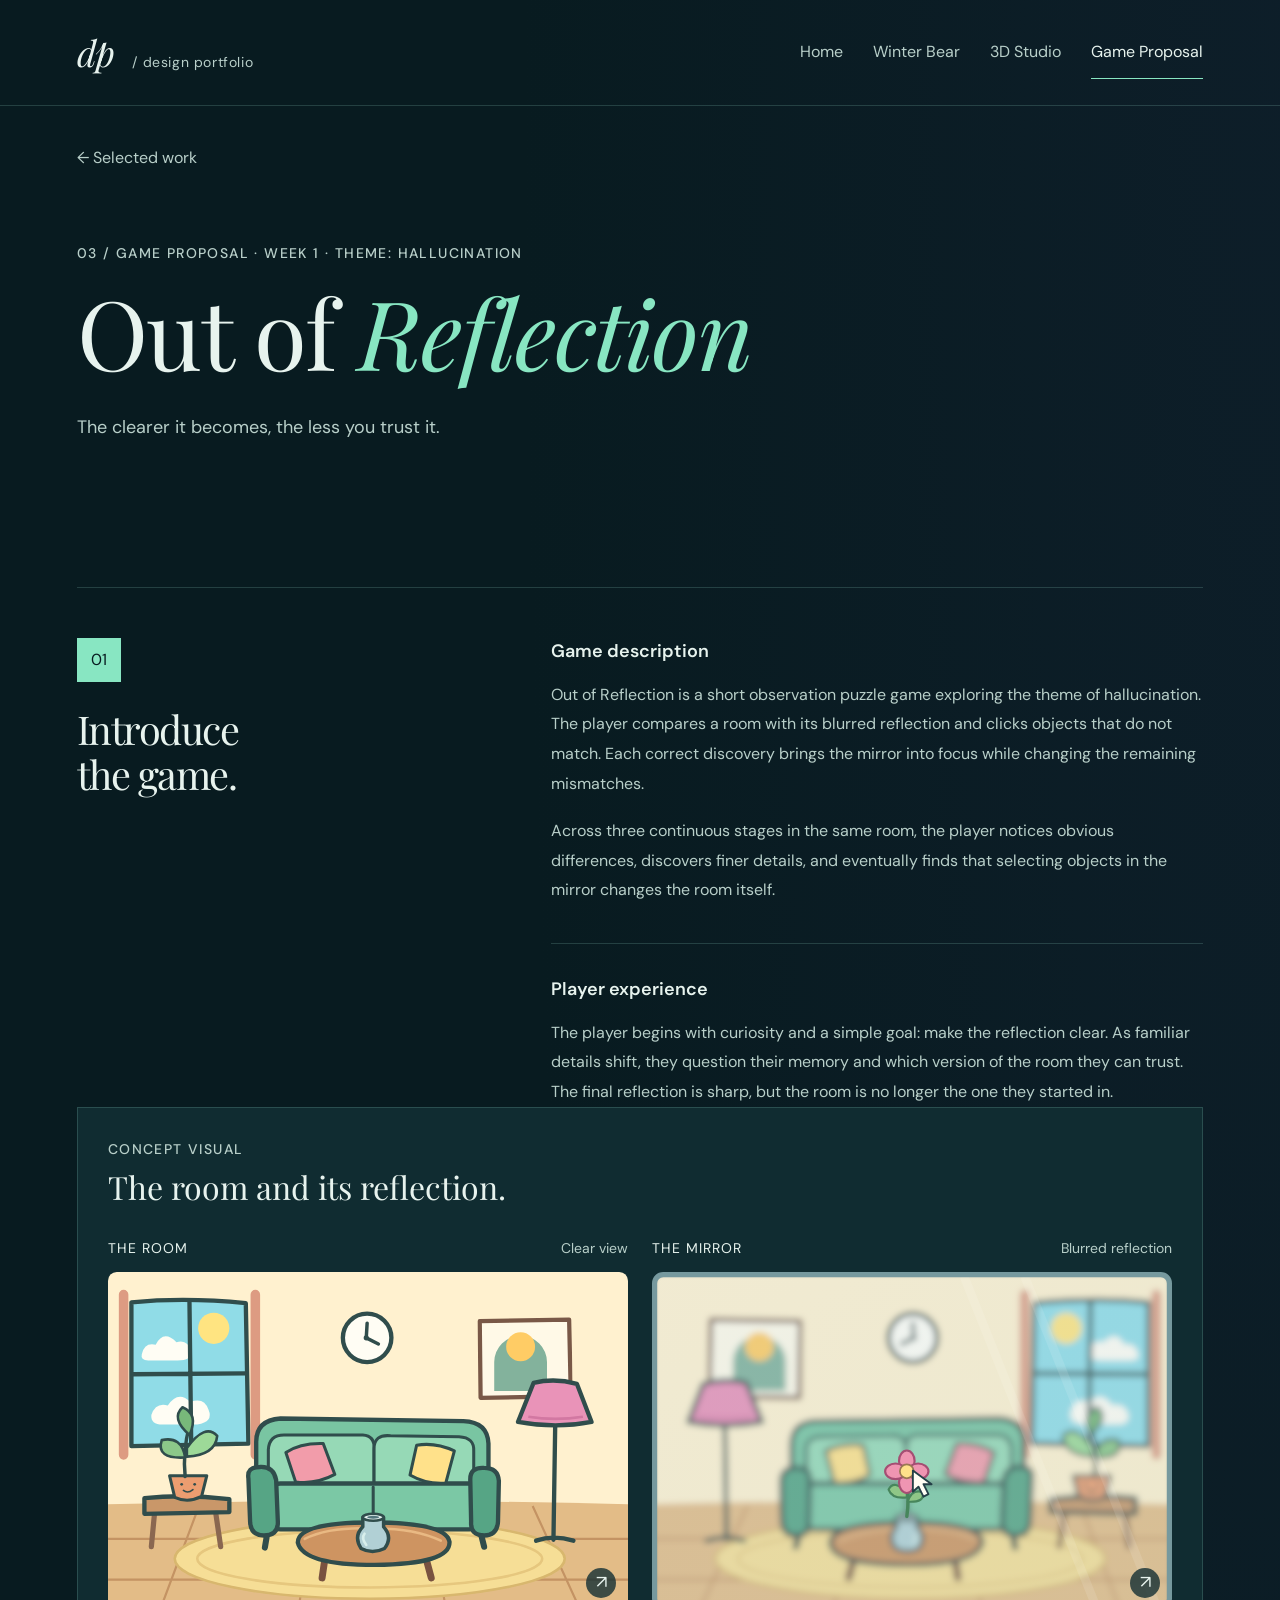
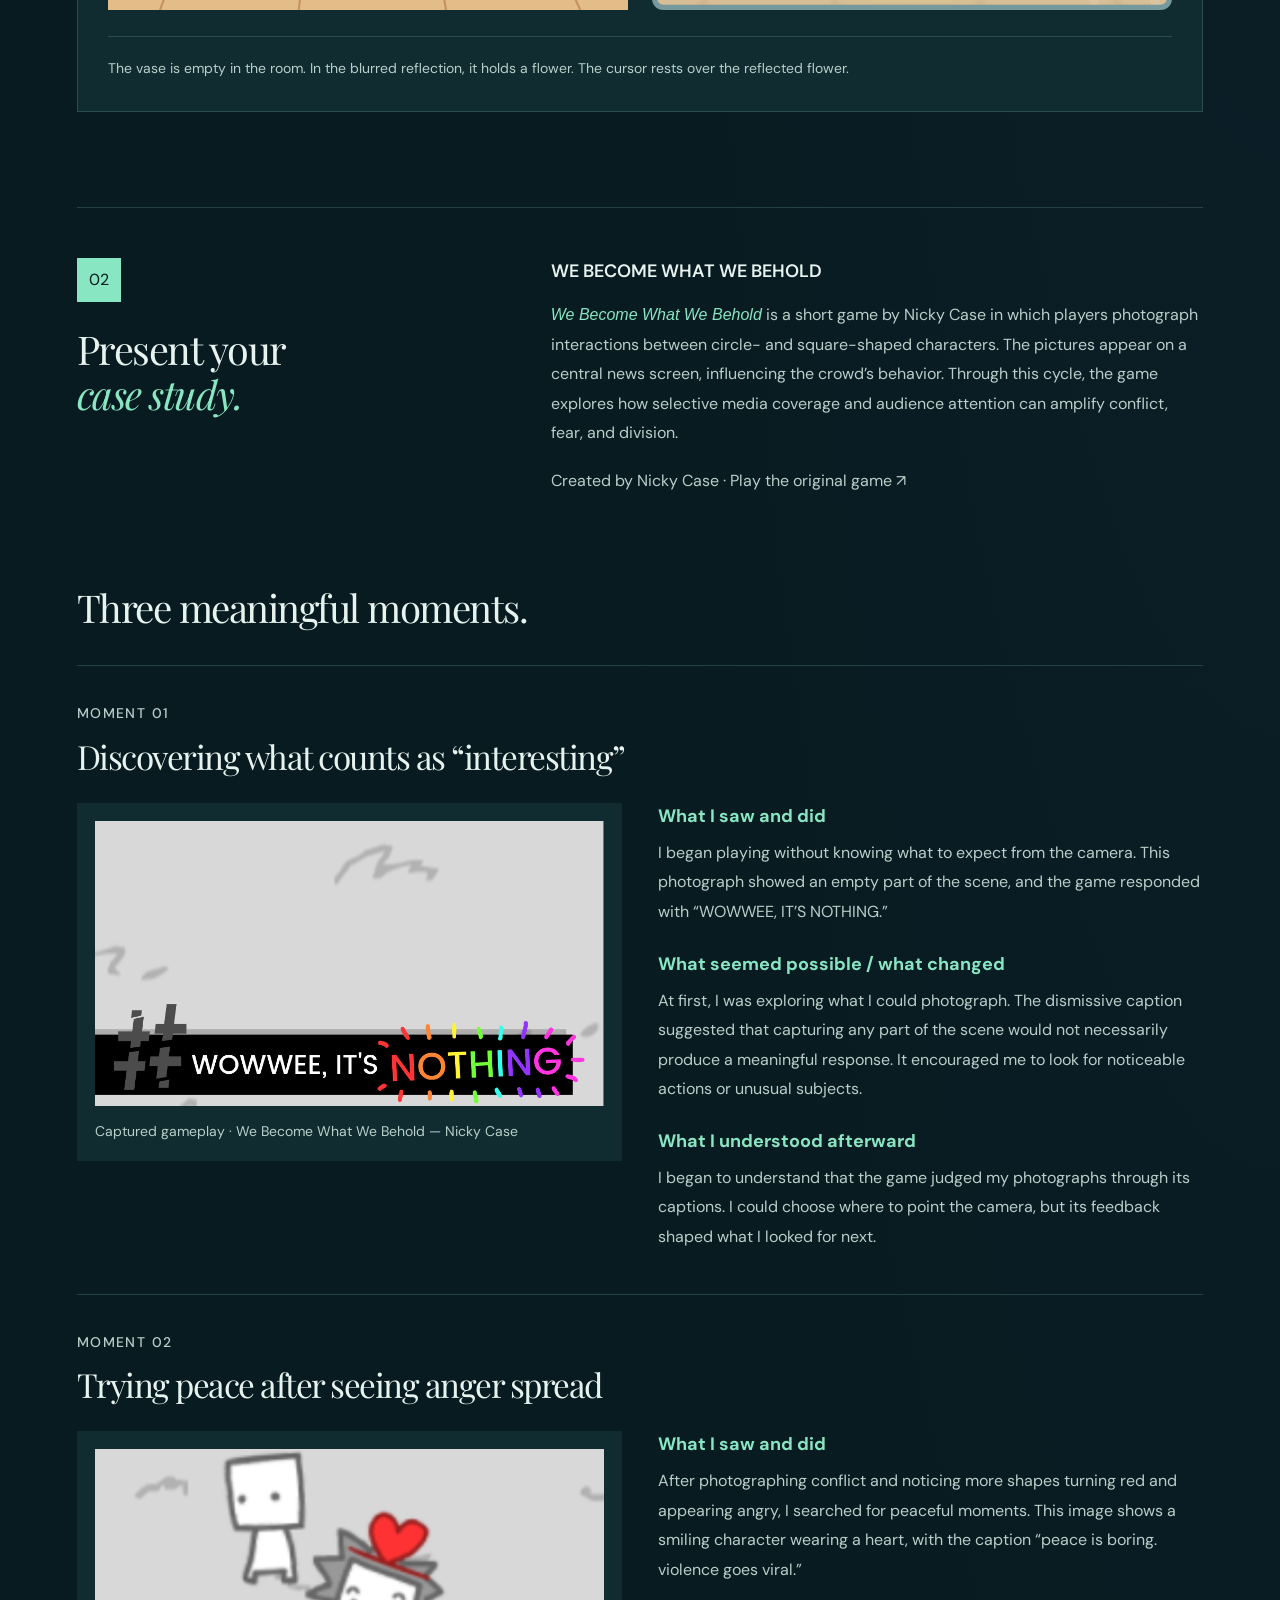
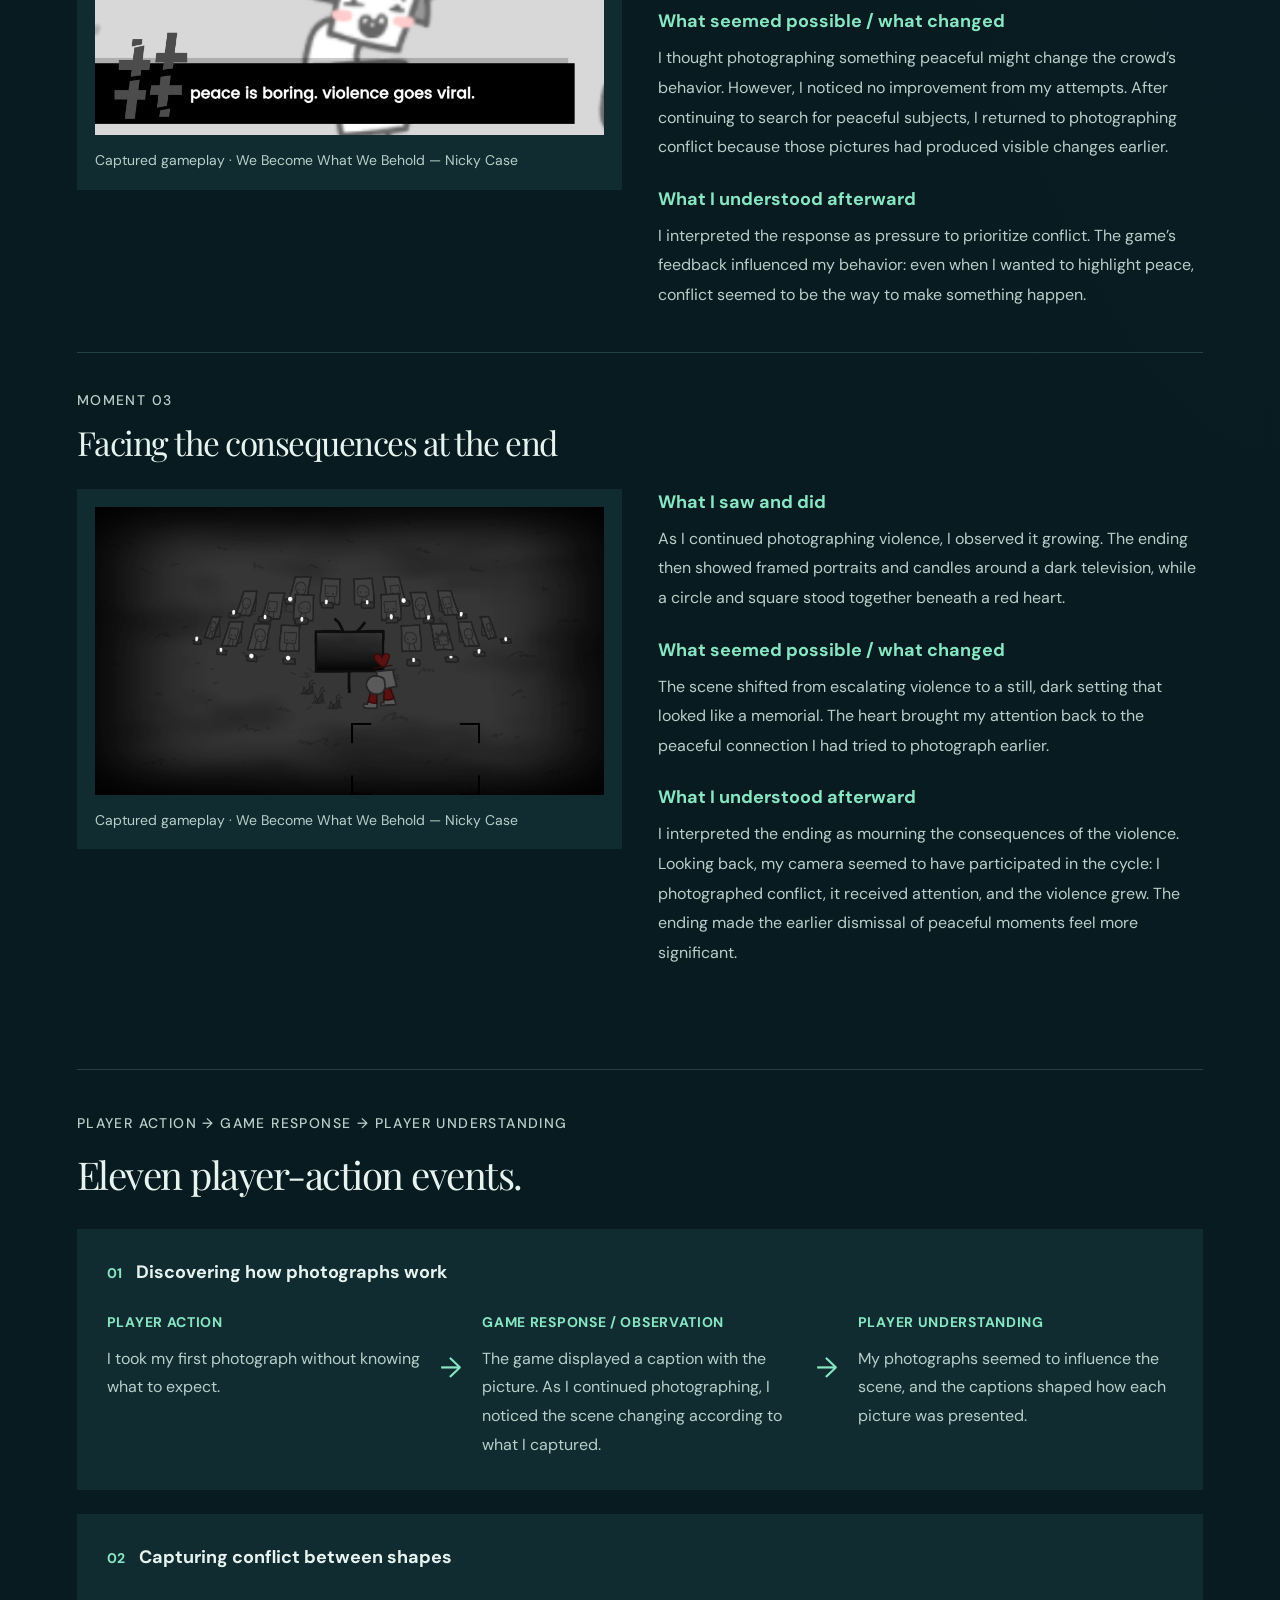
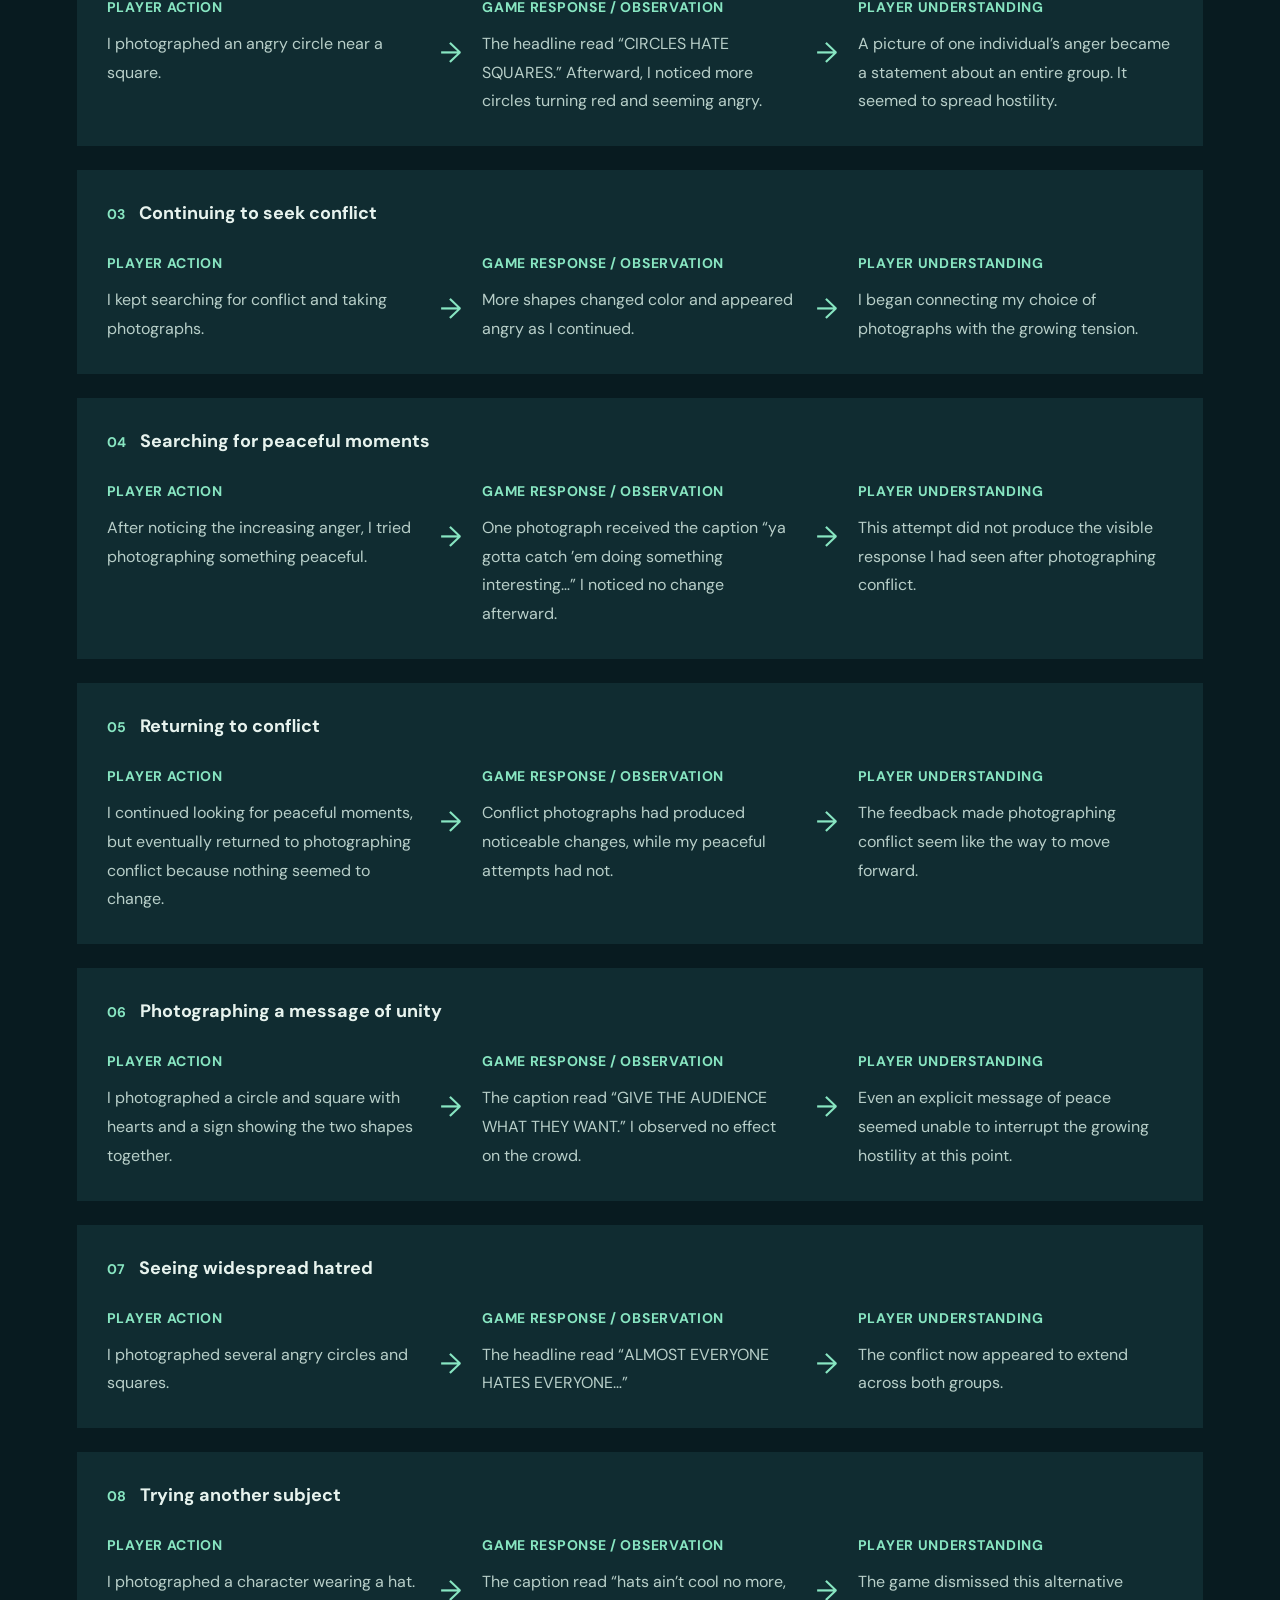
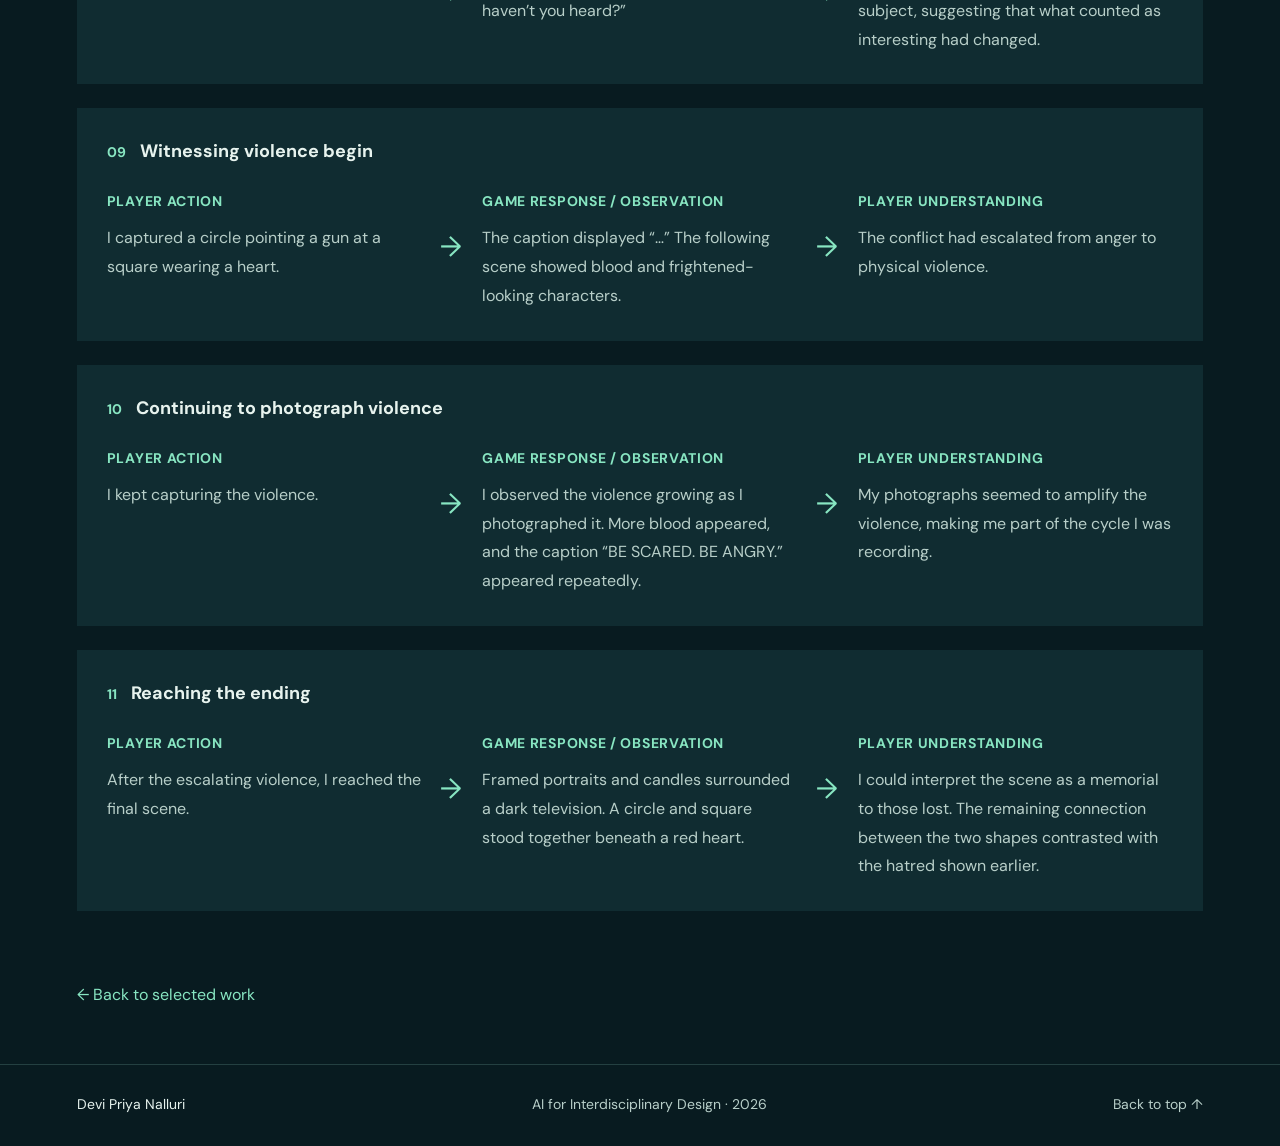
==== commit 8237572c: "Fix case study row spacing overflowing into footer" ====
--- a/game-proposal.html
+++ b/game-proposal.html
@@ -1 +1 @@
-<!doctype html><html lang="en"><head><meta charset="UTF-8"><meta name="viewport" content="width=device-width,initial-scale=1"><meta name="theme-color" content="#081b20"><meta name="description" content="Devi Priya Nalluri’s AI for Interdisciplinary Design Portfolio. Explore Winter Bear album artwork, an AI-integrated 3D Studio, and the game proposal Out of Reflection."><title>Out of Reflection — Game Proposal — Devi Priya Nalluri</title><link rel="stylesheet" href="styles.css?v=player-events-1"></head><body id="top"><a class="skip" href="#main">Skip to content</a><header class="header"><a class="brand" href="index.html" aria-label="Devi Priya Nalluri home">dp<span> / design portfolio</span></a><nav aria-label="Main navigation"><a href="index.html" >Home</a><a href="winter-bear.html" >Winter Bear</a><a href="studio.html">3D Studio</a><a href="game-proposal.html" aria-current="page">Game Proposal</a></nav></header><main id="main" class="project-page game-proposal-page"><a class="back" href="index.html#projects">← Selected work</a><section id="game-introduction" class="game-introduction" aria-labelledby="game-title"><div class="game-title-block reflection-title"><p class="eyebrow">03 / GAME PROPOSAL · WEEK 1 · THEME: HALLUCINATION</p><h1 id="game-title">Out of <em>Reflection</em></h1><p class="game-tagline">The clearer it becomes, the less you trust it.</p></div><div class="game-intro-copy section-space"><div class="game-section-marker"><span>01</span><h2>Introduce <br>the game.</h2></div><div class="game-writing"><section aria-labelledby="game-description"><h3 id="game-description">Game description</h3><p>Out of Reflection is a short observation puzzle game exploring the theme of hallucination. The player compares a room with its blurred reflection and clicks objects that do not match. Each correct discovery brings the mirror into focus while changing the remaining mismatches.</p><p>Across three continuous stages in the same room, the player notices obvious differences, discovers finer details, and eventually finds that selecting objects in the mirror changes the room itself.</p></section><section aria-labelledby="player-experience"><h3 id="player-experience">Player experience</h3><p>The player begins with curiosity and a simple goal: make the reflection clear. As familiar details shift, they question their memory and which version of the room they can trust. The final reflection is sharp, but the room is no longer the one they started in.</p></section></div></div><figure class="game-visual reflection-visual" aria-labelledby="game-visual-caption"><div class="game-visual-heading"><div><p class="eyebrow">CONCEPT VISUAL</p><p>The room and its reflection.</p></div></div><div class="room-comparison"><div class="room-panel"><p class="room-label">THE ROOM <span>Clear view</span></p><button class="image-button room-zoom" data-full="assets/reflection-room.svg" aria-label="Enlarge the clear room"><img src="assets/reflection-room.svg" alt="Clear cartoon room with a green sofa and an empty blue vase on the coffee table"></button></div><div class="room-panel"><p class="room-label">THE MIRROR <span>Blurred reflection</span></p><button class="image-button room-zoom" data-full="assets/reflection-mirror.svg" aria-label="Enlarge the blurred reflection"><img src="assets/reflection-mirror.svg" alt="Horizontally mirrored, blurred version of the room; a flower appears in the reflected vase with the cursor over it"></button></div></div><figcaption id="game-visual-caption">The vase is empty in the room. In the blurred reflection, it holds a flower. The cursor rests over the reflected flower.</figcaption></figure></section><section id="game-case-study" class="game-intro-copy section-space" aria-labelledby="case-study-title"><div class="game-section-marker"><span>02</span><h2 id="case-study-title">Present your<br><em>case study.</em></h2></div><div class="game-writing"><section aria-labelledby="research-game-title"><h3 id="research-game-title">WE BECOME WHAT WE BEHOLD</h3><p><em>We Become What We Behold</em> is a short game by Nicky Case in which players photograph interactions between circle- and square-shaped characters. The pictures appear on a central news screen, influencing the crowd’s behavior. Through this cycle, the game explores how selective media coverage and audience attention can amplify conflict, fear, and division.</p><p>Created by <a href="https://ncase.me/" target="_blank" rel="noopener noreferrer">Nicky Case</a> · <a href="https://ncase.itch.io/wbwwb" target="_blank" rel="noopener noreferrer">Play the original game ↗</a></p></section></div><div class="case-study-moments"><h3 class="moments-title">Three meaningful moments.</h3><article class="research-moment" aria-labelledby="moment-1-title"><header class="moment-heading"><span class="eyebrow">MOMENT 01</span><h3 id="moment-1-title">Discovering what counts as “interesting”</h3></header><div class="moment-layout"><figure><button class="image-button" data-full="assets/wbwwb-moment-1.png" aria-label="Enlarge moment 1 screenshot"><img src="assets/wbwwb-moment-1.png" alt="A photograph of an empty area with the game caption “WOWWEE, IT’S NOTHING.”" loading="lazy"></button><figcaption>Captured gameplay · We Become What We Behold — Nicky Case</figcaption></figure><div class="moment-notes"><div><h4>What I saw and did</h4><p>I began playing without knowing what to expect from the camera. This photograph showed an empty part of the scene, and the game responded with “WOWWEE, IT’S NOTHING.”</p></div><div><h4>What seemed possible / what changed</h4><p>At first, I was exploring what I could photograph. The dismissive caption suggested that capturing any part of the scene would not necessarily produce a meaningful response. It encouraged me to look for noticeable actions or unusual subjects.</p></div><div><h4>What I understood afterward</h4><p>I began to understand that the game judged my photographs through its captions. I could choose where to point the camera, but its feedback shaped what I looked for next.</p></div></div></div></article><article class="research-moment" aria-labelledby="moment-2-title"><header class="moment-heading"><span class="eyebrow">MOMENT 02</span><h3 id="moment-2-title">Trying peace after seeing anger spread</h3></header><div class="moment-layout"><figure><button class="image-button" data-full="assets/wbwwb-moment-2.png" aria-label="Enlarge moment 2 screenshot"><img src="assets/wbwwb-moment-2.png" alt="A smiling square character beneath a heart, with the caption “peace is boring. violence goes viral.”" loading="lazy"></button><figcaption>Captured gameplay · We Become What We Behold — Nicky Case</figcaption></figure><div class="moment-notes"><div><h4>What I saw and did</h4><p>After photographing conflict and noticing more shapes turning red and appearing angry, I searched for peaceful moments. This image shows a smiling character wearing a heart, with the caption “peace is boring. violence goes viral.”</p></div><div><h4>What seemed possible / what changed</h4><p>I thought photographing something peaceful might change the crowd’s behavior. However, I noticed no improvement from my attempts. After continuing to search for peaceful subjects, I returned to photographing conflict because those pictures had produced visible changes earlier.</p></div><div><h4>What I understood afterward</h4><p>I interpreted the response as pressure to prioritize conflict. The game’s feedback influenced my behavior: even when I wanted to highlight peace, conflict seemed to be the way to make something happen.</p></div></div></div></article><article class="research-moment" aria-labelledby="moment-3-title"><header class="moment-heading"><span class="eyebrow">MOMENT 03</span><h3 id="moment-3-title">Facing the consequences at the end</h3></header><div class="moment-layout"><figure><button class="image-button" data-full="assets/wbwwb-moment-3.png" aria-label="Enlarge moment 3 screenshot"><img src="assets/wbwwb-moment-3.png" alt="The dark ending scene with portraits, candles, a television, and a circle and square together beneath a red heart." loading="lazy"></button><figcaption>Captured gameplay · We Become What We Behold — Nicky Case</figcaption></figure><div class="moment-notes"><div><h4>What I saw and did</h4><p>As I continued photographing violence, I observed it growing. The ending then showed framed portraits and candles around a dark television, while a circle and square stood together beneath a red heart.</p></div><div><h4>What seemed possible / what changed</h4><p>The scene shifted from escalating violence to a still, dark setting that looked like a memorial. The heart brought my attention back to the peaceful connection I had tried to photograph earlier.</p></div><div><h4>What I understood afterward</h4><p>I interpreted the ending as mourning the consequences of the violence. Looking back, my camera seemed to have participated in the cycle: I photographed conflict, it received attention, and the violence grew. The ending made the earlier dismissal of peaceful moments feel more significant.</p></div></div></div></article></div><section class="case-study-events" aria-labelledby="events-title"><p class="eyebrow">PLAYER ACTION → GAME RESPONSE → PLAYER UNDERSTANDING</p><h3 id="events-title">Eleven player-action events.</h3><ol class="event-list"><li class="player-event"><h4><span class="event-number">01</span>Discovering how photographs work</h4><div class="event-flow"><div class="event-step"><h5>Player action</h5><p>I took my first photograph without knowing what to expect.</p></div><span class="event-arrow" aria-hidden="true">→</span><div class="event-step"><h5>Game response / observation</h5><p>The game displayed a caption with the picture. As I continued photographing, I noticed the scene changing according to what I captured.</p></div><span class="event-arrow" aria-hidden="true">→</span><div class="event-step"><h5>Player understanding</h5><p>My photographs seemed to influence the scene, and the captions shaped how each picture was presented.</p></div></div></li><li class="player-event"><h4><span class="event-number">02</span>Capturing conflict between shapes</h4><div class="event-flow"><div class="event-step"><h5>Player action</h5><p>I photographed an angry circle near a square.</p></div><span class="event-arrow" aria-hidden="true">→</span><div class="event-step"><h5>Game response / observation</h5><p>The headline read “CIRCLES HATE SQUARES.” Afterward, I noticed more circles turning red and seeming angry.</p></div><span class="event-arrow" aria-hidden="true">→</span><div class="event-step"><h5>Player understanding</h5><p>A picture of one individual’s anger became a statement about an entire group. It seemed to spread hostility.</p></div></div></li><li class="player-event"><h4><span class="event-number">03</span>Continuing to seek conflict</h4><div class="event-flow"><div class="event-step"><h5>Player action</h5><p>I kept searching for conflict and taking photographs.</p></div><span class="event-arrow" aria-hidden="true">→</span><div class="event-step"><h5>Game response / observation</h5><p>More shapes changed color and appeared angry as I continued.</p></div><span class="event-arrow" aria-hidden="true">→</span><div class="event-step"><h5>Player understanding</h5><p>I began connecting my choice of photographs with the growing tension.</p></div></div></li><li class="player-event"><h4><span class="event-number">04</span>Searching for peaceful moments</h4><div class="event-flow"><div class="event-step"><h5>Player action</h5><p>After noticing the increasing anger, I tried photographing something peaceful.</p></div><span class="event-arrow" aria-hidden="true">→</span><div class="event-step"><h5>Game response / observation</h5><p>One photograph received the caption “ya gotta catch ’em doing something interesting…” I noticed no change afterward.</p></div><span class="event-arrow" aria-hidden="true">→</span><div class="event-step"><h5>Player understanding</h5><p>This attempt did not produce the visible response I had seen after photographing conflict.</p></div></div></li><li class="player-event"><h4><span class="event-number">05</span>Returning to conflict</h4><div class="event-flow"><div class="event-step"><h5>Player action</h5><p>I continued looking for peaceful moments, but eventually returned to photographing conflict because nothing seemed to change.</p></div><span class="event-arrow" aria-hidden="true">→</span><div class="event-step"><h5>Game response / observation</h5><p>Conflict photographs had produced noticeable changes, while my peaceful attempts had not.</p></div><span class="event-arrow" aria-hidden="true">→</span><div class="event-step"><h5>Player understanding</h5><p>The feedback made photographing conflict seem like the way to move forward.</p></div></div></li><li class="player-event"><h4><span class="event-number">06</span>Photographing a message of unity</h4><div class="event-flow"><div class="event-step"><h5>Player action</h5><p>I photographed a circle and square with hearts and a sign showing the two shapes together.</p></div><span class="event-arrow" aria-hidden="true">→</span><div class="event-step"><h5>Game response / observation</h5><p>The caption read “GIVE THE AUDIENCE WHAT THEY WANT.” I observed no effect on the crowd.</p></div><span class="event-arrow" aria-hidden="true">→</span><div class="event-step"><h5>Player understanding</h5><p>Even an explicit message of peace seemed unable to interrupt the growing hostility at this point.</p></div></div></li><li class="player-event"><h4><span class="event-number">07</span>Seeing widespread hatred</h4><div class="event-flow"><div class="event-step"><h5>Player action</h5><p>I photographed several angry circles and squares.</p></div><span class="event-arrow" aria-hidden="true">→</span><div class="event-step"><h5>Game response / observation</h5><p>The headline read “ALMOST EVERYONE HATES EVERYONE…”</p></div><span class="event-arrow" aria-hidden="true">→</span><div class="event-step"><h5>Player understanding</h5><p>The conflict now appeared to extend across both groups.</p></div></div></li><li class="player-event"><h4><span class="event-number">08</span>Trying another subject</h4><div class="event-flow"><div class="event-step"><h5>Player action</h5><p>I photographed a character wearing a hat.</p></div><span class="event-arrow" aria-hidden="true">→</span><div class="event-step"><h5>Game response / observation</h5><p>The caption read “hats ain’t cool no more, haven’t you heard?”</p></div><span class="event-arrow" aria-hidden="true">→</span><div class="event-step"><h5>Player understanding</h5><p>The game dismissed this alternative subject, suggesting that what counted as interesting had changed.</p></div></div></li><li class="player-event"><h4><span class="event-number">09</span>Witnessing violence begin</h4><div class="event-flow"><div class="event-step"><h5>Player action</h5><p>I captured a circle pointing a gun at a square wearing a heart.</p></div><span class="event-arrow" aria-hidden="true">→</span><div class="event-step"><h5>Game response / observation</h5><p>The caption displayed “…” The following scene showed blood and frightened-looking characters.</p></div><span class="event-arrow" aria-hidden="true">→</span><div class="event-step"><h5>Player understanding</h5><p>The conflict had escalated from anger to physical violence.</p></div></div></li><li class="player-event"><h4><span class="event-number">10</span>Continuing to photograph violence</h4><div class="event-flow"><div class="event-step"><h5>Player action</h5><p>I kept capturing the violence.</p></div><span class="event-arrow" aria-hidden="true">→</span><div class="event-step"><h5>Game response / observation</h5><p>I observed the violence growing as I photographed it. More blood appeared, and the caption “BE SCARED. BE ANGRY.” appeared repeatedly.</p></div><span class="event-arrow" aria-hidden="true">→</span><div class="event-step"><h5>Player understanding</h5><p>My photographs seemed to amplify the violence, making me part of the cycle I was recording.</p></div></div></li><li class="player-event"><h4><span class="event-number">11</span>Reaching the ending</h4><div class="event-flow"><div class="event-step"><h5>Player action</h5><p>After the escalating violence, I reached the final scene.</p></div><span class="event-arrow" aria-hidden="true">→</span><div class="event-step"><h5>Game response / observation</h5><p>Framed portraits and candles surrounded a dark television. A circle and square stood together beneath a red heart.</p></div><span class="event-arrow" aria-hidden="true">→</span><div class="event-step"><h5>Player understanding</h5><p>I could interpret the scene as a memorial to those lost. The remaining connection between the two shapes contrasted with the hatred shown earlier.</p></div></div></li></ol></section></section><a class="game-back-link" href="index.html#projects">← Back to selected work</a></main><footer><a href="index.html">Devi Priya Nalluri</a><span>AI for Interdisciplinary Design · 2026</span><a href="#top">Back to top ↑</a></footer><dialog id="viewer"><button class="close" aria-label="Close image">Close ×</button><img alt=""><p></p></dialog><script src="app.js?v=fireworks-expiry-1"></script></body></html>+<!doctype html><html lang="en"><head><meta charset="UTF-8"><meta name="viewport" content="width=device-width,initial-scale=1"><meta name="theme-color" content="#081b20"><meta name="description" content="Devi Priya Nalluri’s AI for Interdisciplinary Design Portfolio. Explore Winter Bear album artwork, an AI-integrated 3D Studio, and the game proposal Out of Reflection."><title>Out of Reflection — Game Proposal — Devi Priya Nalluri</title><link rel="stylesheet" href="styles.css?v=layout-spacing-fix-1"></head><body id="top"><a class="skip" href="#main">Skip to content</a><header class="header"><a class="brand" href="index.html" aria-label="Devi Priya Nalluri home">dp<span> / design portfolio</span></a><nav aria-label="Main navigation"><a href="index.html" >Home</a><a href="winter-bear.html" >Winter Bear</a><a href="studio.html">3D Studio</a><a href="game-proposal.html" aria-current="page">Game Proposal</a></nav></header><main id="main" class="project-page game-proposal-page"><a class="back" href="index.html#projects">← Selected work</a><section id="game-introduction" class="game-introduction" aria-labelledby="game-title"><div class="game-title-block reflection-title"><p class="eyebrow">03 / GAME PROPOSAL · WEEK 1 · THEME: HALLUCINATION</p><h1 id="game-title">Out of <em>Reflection</em></h1><p class="game-tagline">The clearer it becomes, the less you trust it.</p></div><div class="game-intro-copy section-space"><div class="game-section-marker"><span>01</span><h2>Introduce <br>the game.</h2></div><div class="game-writing"><section aria-labelledby="game-description"><h3 id="game-description">Game description</h3><p>Out of Reflection is a short observation puzzle game exploring the theme of hallucination. The player compares a room with its blurred reflection and clicks objects that do not match. Each correct discovery brings the mirror into focus while changing the remaining mismatches.</p><p>Across three continuous stages in the same room, the player notices obvious differences, discovers finer details, and eventually finds that selecting objects in the mirror changes the room itself.</p></section><section aria-labelledby="player-experience"><h3 id="player-experience">Player experience</h3><p>The player begins with curiosity and a simple goal: make the reflection clear. As familiar details shift, they question their memory and which version of the room they can trust. The final reflection is sharp, but the room is no longer the one they started in.</p></section></div></div><figure class="game-visual reflection-visual" aria-labelledby="game-visual-caption"><div class="game-visual-heading"><div><p class="eyebrow">CONCEPT VISUAL</p><p>The room and its reflection.</p></div></div><div class="room-comparison"><div class="room-panel"><p class="room-label">THE ROOM <span>Clear view</span></p><button class="image-button room-zoom" data-full="assets/reflection-room.svg" aria-label="Enlarge the clear room"><img src="assets/reflection-room.svg" alt="Clear cartoon room with a green sofa and an empty blue vase on the coffee table"></button></div><div class="room-panel"><p class="room-label">THE MIRROR <span>Blurred reflection</span></p><button class="image-button room-zoom" data-full="assets/reflection-mirror.svg" aria-label="Enlarge the blurred reflection"><img src="assets/reflection-mirror.svg" alt="Horizontally mirrored, blurred version of the room; a flower appears in the reflected vase with the cursor over it"></button></div></div><figcaption id="game-visual-caption">The vase is empty in the room. In the blurred reflection, it holds a flower. The cursor rests over the reflected flower.</figcaption></figure></section><section id="game-case-study" class="game-intro-copy section-space" aria-labelledby="case-study-title"><div class="game-section-marker"><span>02</span><h2 id="case-study-title">Present your<br><em>case study.</em></h2></div><div class="game-writing"><section aria-labelledby="research-game-title"><h3 id="research-game-title">WE BECOME WHAT WE BEHOLD</h3><p><em>We Become What We Behold</em> is a short game by Nicky Case in which players photograph interactions between circle- and square-shaped characters. The pictures appear on a central news screen, influencing the crowd’s behavior. Through this cycle, the game explores how selective media coverage and audience attention can amplify conflict, fear, and division.</p><p>Created by <a href="https://ncase.me/" target="_blank" rel="noopener noreferrer">Nicky Case</a> · <a href="https://ncase.itch.io/wbwwb" target="_blank" rel="noopener noreferrer">Play the original game ↗</a></p></section></div><div class="case-study-moments"><h3 class="moments-title">Three meaningful moments.</h3><article class="research-moment" aria-labelledby="moment-1-title"><header class="moment-heading"><span class="eyebrow">MOMENT 01</span><h3 id="moment-1-title">Discovering what counts as “interesting”</h3></header><div class="moment-layout"><figure><button class="image-button" data-full="assets/wbwwb-moment-1.png" aria-label="Enlarge moment 1 screenshot"><img src="assets/wbwwb-moment-1.png" alt="A photograph of an empty area with the game caption “WOWWEE, IT’S NOTHING.”" loading="lazy"></button><figcaption>Captured gameplay · We Become What We Behold — Nicky Case</figcaption></figure><div class="moment-notes"><div><h4>What I saw and did</h4><p>I began playing without knowing what to expect from the camera. This photograph showed an empty part of the scene, and the game responded with “WOWWEE, IT’S NOTHING.”</p></div><div><h4>What seemed possible / what changed</h4><p>At first, I was exploring what I could photograph. The dismissive caption suggested that capturing any part of the scene would not necessarily produce a meaningful response. It encouraged me to look for noticeable actions or unusual subjects.</p></div><div><h4>What I understood afterward</h4><p>I began to understand that the game judged my photographs through its captions. I could choose where to point the camera, but its feedback shaped what I looked for next.</p></div></div></div></article><article class="research-moment" aria-labelledby="moment-2-title"><header class="moment-heading"><span class="eyebrow">MOMENT 02</span><h3 id="moment-2-title">Trying peace after seeing anger spread</h3></header><div class="moment-layout"><figure><button class="image-button" data-full="assets/wbwwb-moment-2.png" aria-label="Enlarge moment 2 screenshot"><img src="assets/wbwwb-moment-2.png" alt="A smiling square character beneath a heart, with the caption “peace is boring. violence goes viral.”" loading="lazy"></button><figcaption>Captured gameplay · We Become What We Behold — Nicky Case</figcaption></figure><div class="moment-notes"><div><h4>What I saw and did</h4><p>After photographing conflict and noticing more shapes turning red and appearing angry, I searched for peaceful moments. This image shows a smiling character wearing a heart, with the caption “peace is boring. violence goes viral.”</p></div><div><h4>What seemed possible / what changed</h4><p>I thought photographing something peaceful might change the crowd’s behavior. However, I noticed no improvement from my attempts. After continuing to search for peaceful subjects, I returned to photographing conflict because those pictures had produced visible changes earlier.</p></div><div><h4>What I understood afterward</h4><p>I interpreted the response as pressure to prioritize conflict. The game’s feedback influenced my behavior: even when I wanted to highlight peace, conflict seemed to be the way to make something happen.</p></div></div></div></article><article class="research-moment" aria-labelledby="moment-3-title"><header class="moment-heading"><span class="eyebrow">MOMENT 03</span><h3 id="moment-3-title">Facing the consequences at the end</h3></header><div class="moment-layout"><figure><button class="image-button" data-full="assets/wbwwb-moment-3.png" aria-label="Enlarge moment 3 screenshot"><img src="assets/wbwwb-moment-3.png" alt="The dark ending scene with portraits, candles, a television, and a circle and square together beneath a red heart." loading="lazy"></button><figcaption>Captured gameplay · We Become What We Behold — Nicky Case</figcaption></figure><div class="moment-notes"><div><h4>What I saw and did</h4><p>As I continued photographing violence, I observed it growing. The ending then showed framed portraits and candles around a dark television, while a circle and square stood together beneath a red heart.</p></div><div><h4>What seemed possible / what changed</h4><p>The scene shifted from escalating violence to a still, dark setting that looked like a memorial. The heart brought my attention back to the peaceful connection I had tried to photograph earlier.</p></div><div><h4>What I understood afterward</h4><p>I interpreted the ending as mourning the consequences of the violence. Looking back, my camera seemed to have participated in the cycle: I photographed conflict, it received attention, and the violence grew. The ending made the earlier dismissal of peaceful moments feel more significant.</p></div></div></div></article></div><section class="case-study-events" aria-labelledby="events-title"><p class="eyebrow">PLAYER ACTION → GAME RESPONSE → PLAYER UNDERSTANDING</p><h3 id="events-title">Eleven player-action events.</h3><ol class="event-list"><li class="player-event"><h4><span class="event-number">01</span>Discovering how photographs work</h4><div class="event-flow"><div class="event-step"><h5>Player action</h5><p>I took my first photograph without knowing what to expect.</p></div><span class="event-arrow" aria-hidden="true">→</span><div class="event-step"><h5>Game response / observation</h5><p>The game displayed a caption with the picture. As I continued photographing, I noticed the scene changing according to what I captured.</p></div><span class="event-arrow" aria-hidden="true">→</span><div class="event-step"><h5>Player understanding</h5><p>My photographs seemed to influence the scene, and the captions shaped how each picture was presented.</p></div></div></li><li class="player-event"><h4><span class="event-number">02</span>Capturing conflict between shapes</h4><div class="event-flow"><div class="event-step"><h5>Player action</h5><p>I photographed an angry circle near a square.</p></div><span class="event-arrow" aria-hidden="true">→</span><div class="event-step"><h5>Game response / observation</h5><p>The headline read “CIRCLES HATE SQUARES.” Afterward, I noticed more circles turning red and seeming angry.</p></div><span class="event-arrow" aria-hidden="true">→</span><div class="event-step"><h5>Player understanding</h5><p>A picture of one individual’s anger became a statement about an entire group. It seemed to spread hostility.</p></div></div></li><li class="player-event"><h4><span class="event-number">03</span>Continuing to seek conflict</h4><div class="event-flow"><div class="event-step"><h5>Player action</h5><p>I kept searching for conflict and taking photographs.</p></div><span class="event-arrow" aria-hidden="true">→</span><div class="event-step"><h5>Game response / observation</h5><p>More shapes changed color and appeared angry as I continued.</p></div><span class="event-arrow" aria-hidden="true">→</span><div class="event-step"><h5>Player understanding</h5><p>I began connecting my choice of photographs with the growing tension.</p></div></div></li><li class="player-event"><h4><span class="event-number">04</span>Searching for peaceful moments</h4><div class="event-flow"><div class="event-step"><h5>Player action</h5><p>After noticing the increasing anger, I tried photographing something peaceful.</p></div><span class="event-arrow" aria-hidden="true">→</span><div class="event-step"><h5>Game response / observation</h5><p>One photograph received the caption “ya gotta catch ’em doing something interesting…” I noticed no change afterward.</p></div><span class="event-arrow" aria-hidden="true">→</span><div class="event-step"><h5>Player understanding</h5><p>This attempt did not produce the visible response I had seen after photographing conflict.</p></div></div></li><li class="player-event"><h4><span class="event-number">05</span>Returning to conflict</h4><div class="event-flow"><div class="event-step"><h5>Player action</h5><p>I continued looking for peaceful moments, but eventually returned to photographing conflict because nothing seemed to change.</p></div><span class="event-arrow" aria-hidden="true">→</span><div class="event-step"><h5>Game response / observation</h5><p>Conflict photographs had produced noticeable changes, while my peaceful attempts had not.</p></div><span class="event-arrow" aria-hidden="true">→</span><div class="event-step"><h5>Player understanding</h5><p>The feedback made photographing conflict seem like the way to move forward.</p></div></div></li><li class="player-event"><h4><span class="event-number">06</span>Photographing a message of unity</h4><div class="event-flow"><div class="event-step"><h5>Player action</h5><p>I photographed a circle and square with hearts and a sign showing the two shapes together.</p></div><span class="event-arrow" aria-hidden="true">→</span><div class="event-step"><h5>Game response / observation</h5><p>The caption read “GIVE THE AUDIENCE WHAT THEY WANT.” I observed no effect on the crowd.</p></div><span class="event-arrow" aria-hidden="true">→</span><div class="event-step"><h5>Player understanding</h5><p>Even an explicit message of peace seemed unable to interrupt the growing hostility at this point.</p></div></div></li><li class="player-event"><h4><span class="event-number">07</span>Seeing widespread hatred</h4><div class="event-flow"><div class="event-step"><h5>Player action</h5><p>I photographed several angry circles and squares.</p></div><span class="event-arrow" aria-hidden="true">→</span><div class="event-step"><h5>Game response / observation</h5><p>The headline read “ALMOST EVERYONE HATES EVERYONE…”</p></div><span class="event-arrow" aria-hidden="true">→</span><div class="event-step"><h5>Player understanding</h5><p>The conflict now appeared to extend across both groups.</p></div></div></li><li class="player-event"><h4><span class="event-number">08</span>Trying another subject</h4><div class="event-flow"><div class="event-step"><h5>Player action</h5><p>I photographed a character wearing a hat.</p></div><span class="event-arrow" aria-hidden="true">→</span><div class="event-step"><h5>Game response / observation</h5><p>The caption read “hats ain’t cool no more, haven’t you heard?”</p></div><span class="event-arrow" aria-hidden="true">→</span><div class="event-step"><h5>Player understanding</h5><p>The game dismissed this alternative subject, suggesting that what counted as interesting had changed.</p></div></div></li><li class="player-event"><h4><span class="event-number">09</span>Witnessing violence begin</h4><div class="event-flow"><div class="event-step"><h5>Player action</h5><p>I captured a circle pointing a gun at a square wearing a heart.</p></div><span class="event-arrow" aria-hidden="true">→</span><div class="event-step"><h5>Game response / observation</h5><p>The caption displayed “…” The following scene showed blood and frightened-looking characters.</p></div><span class="event-arrow" aria-hidden="true">→</span><div class="event-step"><h5>Player understanding</h5><p>The conflict had escalated from anger to physical violence.</p></div></div></li><li class="player-event"><h4><span class="event-number">10</span>Continuing to photograph violence</h4><div class="event-flow"><div class="event-step"><h5>Player action</h5><p>I kept capturing the violence.</p></div><span class="event-arrow" aria-hidden="true">→</span><div class="event-step"><h5>Game response / observation</h5><p>I observed the violence growing as I photographed it. More blood appeared, and the caption “BE SCARED. BE ANGRY.” appeared repeatedly.</p></div><span class="event-arrow" aria-hidden="true">→</span><div class="event-step"><h5>Player understanding</h5><p>My photographs seemed to amplify the violence, making me part of the cycle I was recording.</p></div></div></li><li class="player-event"><h4><span class="event-number">11</span>Reaching the ending</h4><div class="event-flow"><div class="event-step"><h5>Player action</h5><p>After the escalating violence, I reached the final scene.</p></div><span class="event-arrow" aria-hidden="true">→</span><div class="event-step"><h5>Game response / observation</h5><p>Framed portraits and candles surrounded a dark television. A circle and square stood together beneath a red heart.</p></div><span class="event-arrow" aria-hidden="true">→</span><div class="event-step"><h5>Player understanding</h5><p>I could interpret the scene as a memorial to those lost. The remaining connection between the two shapes contrasted with the hatred shown earlier.</p></div></div></li></ol></section></section><a class="game-back-link" href="index.html#projects">← Back to selected work</a></main><footer><a href="index.html">Devi Priya Nalluri</a><span>AI for Interdisciplinary Design · 2026</span><a href="#top">Back to top ↑</a></footer><dialog id="viewer"><button class="close" aria-label="Close image">Close ×</button><img alt=""><p></p></dialog><script src="app.js?v=fireworks-expiry-1"></script></body></html>
--- a/styles.css
+++ b/styles.css
@@ -29,7 +29,7 @@
 :root{--card:#102c31}.project-card,.project-grid .card-image,.project-grid .card-image.album,.cover-feature,.process-grid figure,.comparison figure{background:var(--card)}.project-card .card-meta{padding:24px}.project-page .image-button{background:var(--card);padding:20px}.project-page .cover-feature>.image-button{padding:0}.process-grid figcaption,.comparison figcaption{margin-top:0;padding:4px 20px 20px}.process-grid figcaption p,.comparison figcaption p{margin-bottom:0}.project-page .expand{bottom:30px;right:30px}.project-page .cover-feature .expand{bottom:14px;right:14px}@media(max-width:650px){.project-card .card-meta{padding:20px}.project-page .image-button{padding:14px}.process-grid figcaption,.comparison figcaption{padding:4px 14px 20px}.project-page .expand{bottom:24px;right:24px}}
 
 /* Game proposal — Section 01: introduce the game. */
-.game-project-card{grid-column:1/-1;display:grid;grid-template-columns:1.2fr 1fr;align-items:center}.project-grid .game-project-card .card-image{aspect-ratio:1.44}.project-grid .card-image.game img{object-fit:contain}.game-project-card .card-meta{padding:36px}.game-project-card h3{font-size:clamp(30px,3.2vw,48px)}.game-project-card .card-meta>span{font-size:18px;line-height:1.65;max-width:420px;margin-top:20px}.game-title-block{padding:70px 0 48px;max-width:980px}.game-title-block h1{font-size:clamp(64px,8.5vw,124px);line-height:1.04;margin:0 0 30px}.game-tagline{font-size:18px;line-height:1.75;max-width:610px;color:var(--muted);margin:0}.game-visual{padding:30px;background:var(--card);border:1px solid var(--line)}.game-visual-heading{display:flex;align-items:center;justify-content:space-between;gap:24px;margin-bottom:28px}.game-visual-heading .eyebrow{margin-bottom:6px}.game-visual-heading p:last-child{font-family:var(--serif);font-size:clamp(24px,2.5vw,36px);line-height:1.3;margin:0}.discovery-counter{display:flex;align-items:center;gap:16px;border:1px solid #88e6c266;border-radius:50px;padding:10px 24px;color:var(--accent);white-space:nowrap}.discovery-counter span{font-size:14px;letter-spacing:1px}.discovery-counter strong{font-size:28px;line-height:1.2}.room-comparison{display:grid;grid-template-columns:repeat(2,minmax(0,1fr));gap:24px}.room-label{font-size:14px;letter-spacing:1px;display:flex;justify-content:space-between;gap:12px;margin-bottom:12px}.room-label>span{letter-spacing:0;color:var(--muted)}.project-page .room-zoom{padding:0;background:transparent}.room-zoom:after{content:'↗';position:absolute;right:12px;bottom:12px;width:30px;height:30px;border-radius:50%;background:#102c31c9;color:var(--ink);font-size:18px;line-height:29px}.change-inset{display:flex;justify-content:space-between;align-items:center;gap:30px;border-top:1px solid var(--line);margin-top:30px;padding-top:26px}.inset-explanation .eyebrow{color:var(--accent);margin-bottom:8px}.inset-explanation p:last-child{font-size:18px;line-height:1.6;margin-bottom:0}.detail-pair{display:flex;align-items:center;gap:22px}.detail-pair figure{width:130px;max-width:26vw}.detail-pair img{display:block;width:100%;height:auto}.detail-pair figcaption{font-size:14px;text-align:center;margin-top:8px;color:var(--muted)}.inset-arrow{font-size:30px;color:var(--accent)}.game-visual>figcaption{font-size:14px;color:var(--muted);line-height:1.7;border-top:1px solid var(--line);padding-top:20px;margin-top:26px;max-width:none}.game-intro-copy{display:grid;grid-template-columns:1fr 1.7fr;gap:8%;border-top:1px solid var(--line);padding-top:50px}.game-section-marker>span{display:inline-flex;align-items:center;justify-content:center;width:44px;height:44px;background:var(--accent);color:var(--bg);font-size:16px;margin-bottom:24px}.game-writing section+section{margin-top:38px;padding-top:32px;border-top:1px solid var(--line)}.game-writing h3{font-family:var(--sans);font-size:18px;font-weight:600;letter-spacing:0;line-height:1.5;margin-bottom:15px}.game-writing p{font-size:16px;line-height:1.85;color:var(--muted);margin:0;max-width:700px}.game-back-link{display:inline-block;margin:70px 0 55px;font-size:16px;color:var(--accent)}
+.game-project-card{grid-column:1/-1;display:grid;grid-template-columns:1.2fr 1fr;align-items:center}.project-grid .game-project-card .card-image{aspect-ratio:1.44}.project-grid .card-image.game img{object-fit:contain}.game-project-card .card-meta{padding:36px}.game-project-card h3{font-size:clamp(30px,3.2vw,48px)}.game-project-card .card-meta>span{font-size:18px;line-height:1.65;max-width:420px;margin-top:20px}.game-title-block{padding:70px 0 48px;max-width:980px}.game-title-block h1{font-size:clamp(64px,8.5vw,124px);line-height:1.04;margin:0 0 30px}.game-tagline{font-size:18px;line-height:1.75;max-width:610px;color:var(--muted);margin:0}.game-visual{padding:30px;background:var(--card);border:1px solid var(--line)}.game-visual-heading{display:flex;align-items:center;justify-content:space-between;gap:24px;margin-bottom:28px}.game-visual-heading .eyebrow{margin-bottom:6px}.game-visual-heading p:last-child{font-family:var(--serif);font-size:clamp(24px,2.5vw,36px);line-height:1.3;margin:0}.discovery-counter{display:flex;align-items:center;gap:16px;border:1px solid #88e6c266;border-radius:50px;padding:10px 24px;color:var(--accent);white-space:nowrap}.discovery-counter span{font-size:14px;letter-spacing:1px}.discovery-counter strong{font-size:28px;line-height:1.2}.room-comparison{display:grid;grid-template-columns:repeat(2,minmax(0,1fr));gap:24px}.room-label{font-size:14px;letter-spacing:1px;display:flex;justify-content:space-between;gap:12px;margin-bottom:12px}.room-label>span{letter-spacing:0;color:var(--muted)}.project-page .room-zoom{padding:0;background:transparent}.room-zoom:after{content:'↗';position:absolute;right:12px;bottom:12px;width:30px;height:30px;border-radius:50%;background:#102c31c9;color:var(--ink);font-size:18px;line-height:29px}.change-inset{display:flex;justify-content:space-between;align-items:center;gap:30px;border-top:1px solid var(--line);margin-top:30px;padding-top:26px}.inset-explanation .eyebrow{color:var(--accent);margin-bottom:8px}.inset-explanation p:last-child{font-size:18px;line-height:1.6;margin-bottom:0}.detail-pair{display:flex;align-items:center;gap:22px}.detail-pair figure{width:130px;max-width:26vw}.detail-pair img{display:block;width:100%;height:auto}.detail-pair figcaption{font-size:14px;text-align:center;margin-top:8px;color:var(--muted)}.inset-arrow{font-size:30px;color:var(--accent)}.game-visual>figcaption{font-size:14px;color:var(--muted);line-height:1.7;border-top:1px solid var(--line);padding-top:20px;margin-top:26px;max-width:none}.game-intro-copy{display:grid;grid-template-columns:1fr 1.7fr;column-gap:8%;row-gap:48px;border-top:1px solid var(--line);padding-top:50px}.game-section-marker>span{display:inline-flex;align-items:center;justify-content:center;width:44px;height:44px;background:var(--accent);color:var(--bg);font-size:16px;margin-bottom:24px}.game-writing section+section{margin-top:38px;padding-top:32px;border-top:1px solid var(--line)}.game-writing h3{font-family:var(--sans);font-size:18px;font-weight:600;letter-spacing:0;line-height:1.5;margin-bottom:15px}.game-writing p{font-size:16px;line-height:1.85;color:var(--muted);margin:0;max-width:700px}.game-back-link{display:inline-block;margin:70px 0 55px;font-size:16px;color:var(--accent)}
 @media(max-width:1000px){nav{gap:20px}.header{height:auto;min-height:106px;gap:24px;padding-top:20px;padding-bottom:20px}nav{flex-wrap:wrap;justify-content:flex-end}.game-visual{padding:22px}.room-label{flex-wrap:wrap;gap:0 12px}.change-inset{gap:22px}.detail-pair{gap:14px}.detail-pair figure{width:110px}.game-project-card .card-meta{padding:26px}}
 @media(max-width:650px){.header{gap:14px}nav{gap:2px 16px;max-width:285px}.game-project-card{grid-template-columns:1fr}.game-project-card .card-meta{padding:24px}.game-title-block{padding:45px 0 35px}.game-title-block h1{font-size:64px}.game-visual{padding:16px}.game-visual-heading{gap:14px;align-items:start}.game-visual-heading p:last-child{font-size:26px}.discovery-counter{padding:10px 14px;gap:6px;flex-direction:column;border-radius:18px}.discovery-counter span{font-size:14px}.discovery-counter strong{font-size:24px}.room-comparison{grid-template-columns:1fr;gap:26px}.room-label{flex-wrap:nowrap}.change-inset{flex-direction:column;align-items:stretch;gap:22px}.inset-explanation p:last-child{font-size:18px}.detail-pair{justify-content:center;gap:18px}.detail-pair figure{max-width:none;width:38%}.game-intro-copy{grid-template-columns:1fr;gap:25px;padding-top:35px}.game-section-marker h2 br{display:none}.game-section-marker>span{margin-bottom:18px}.game-back-link{margin-top:50px}}
 
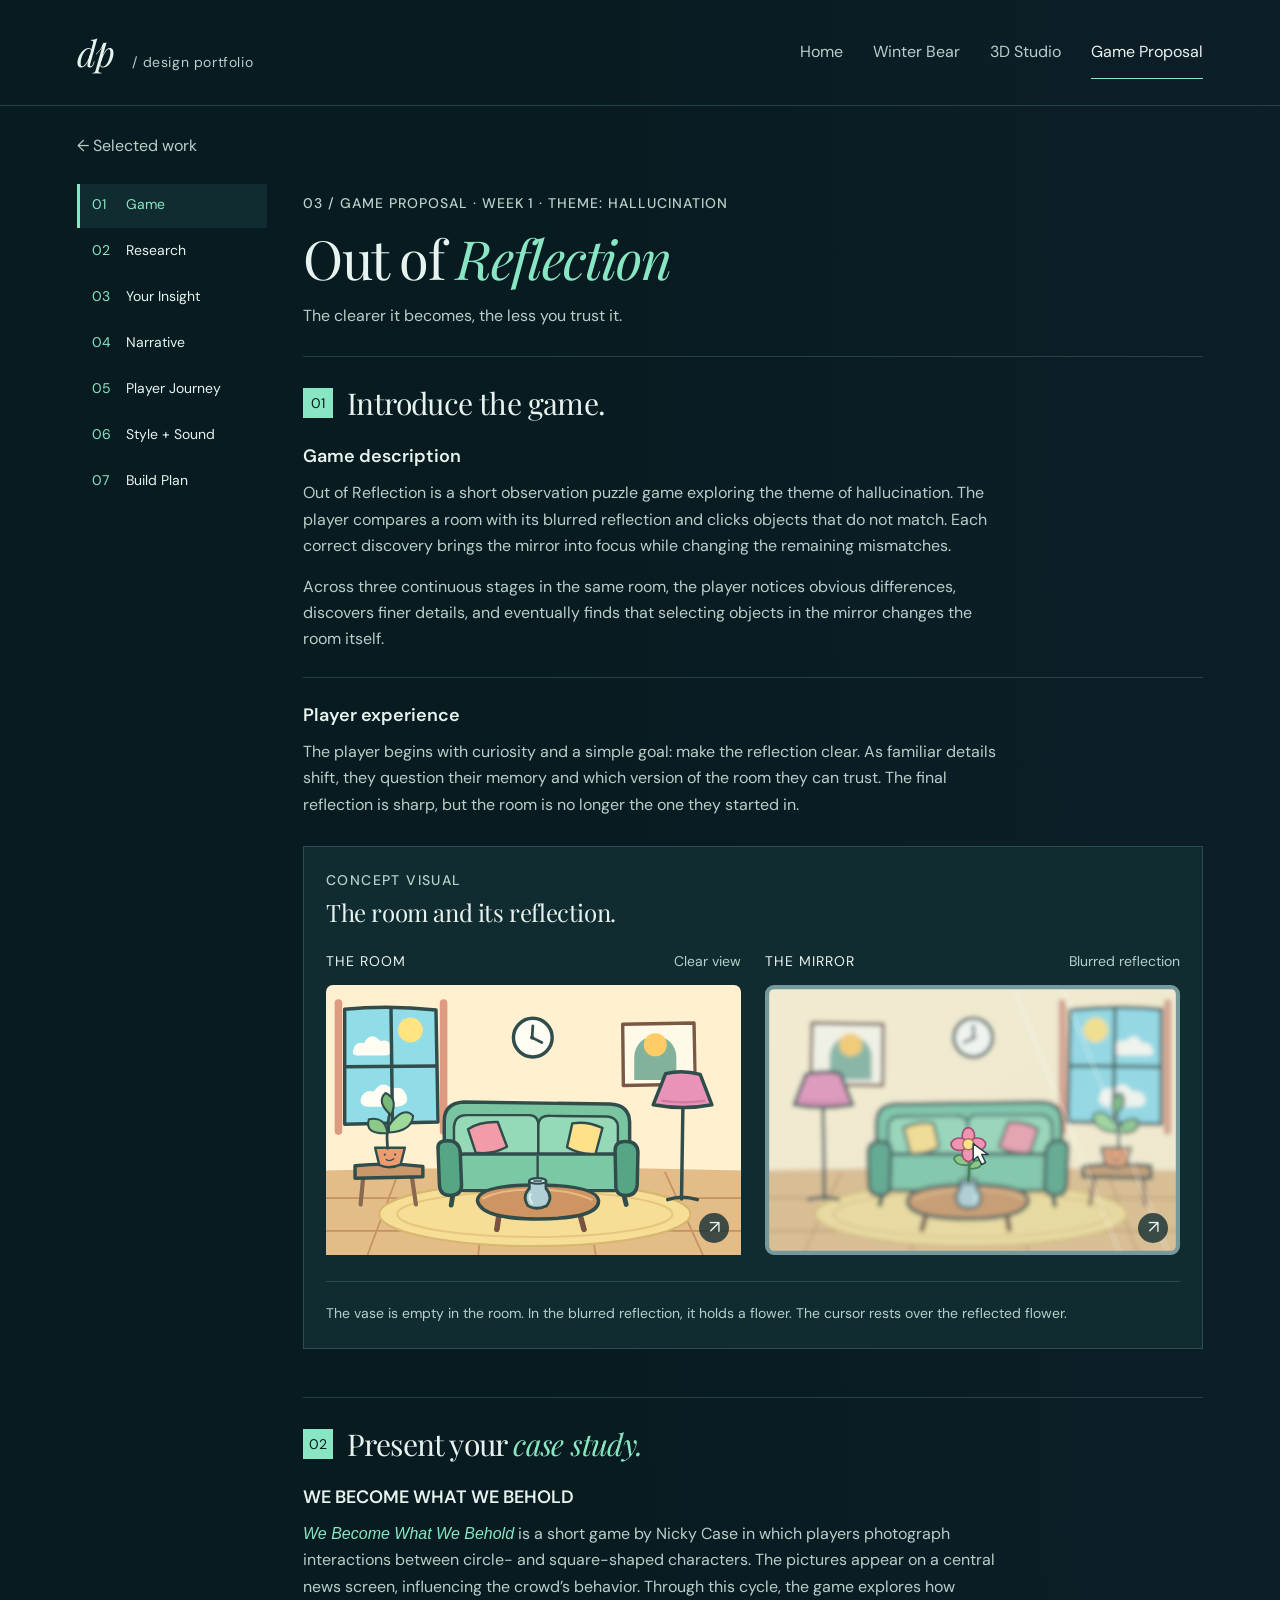
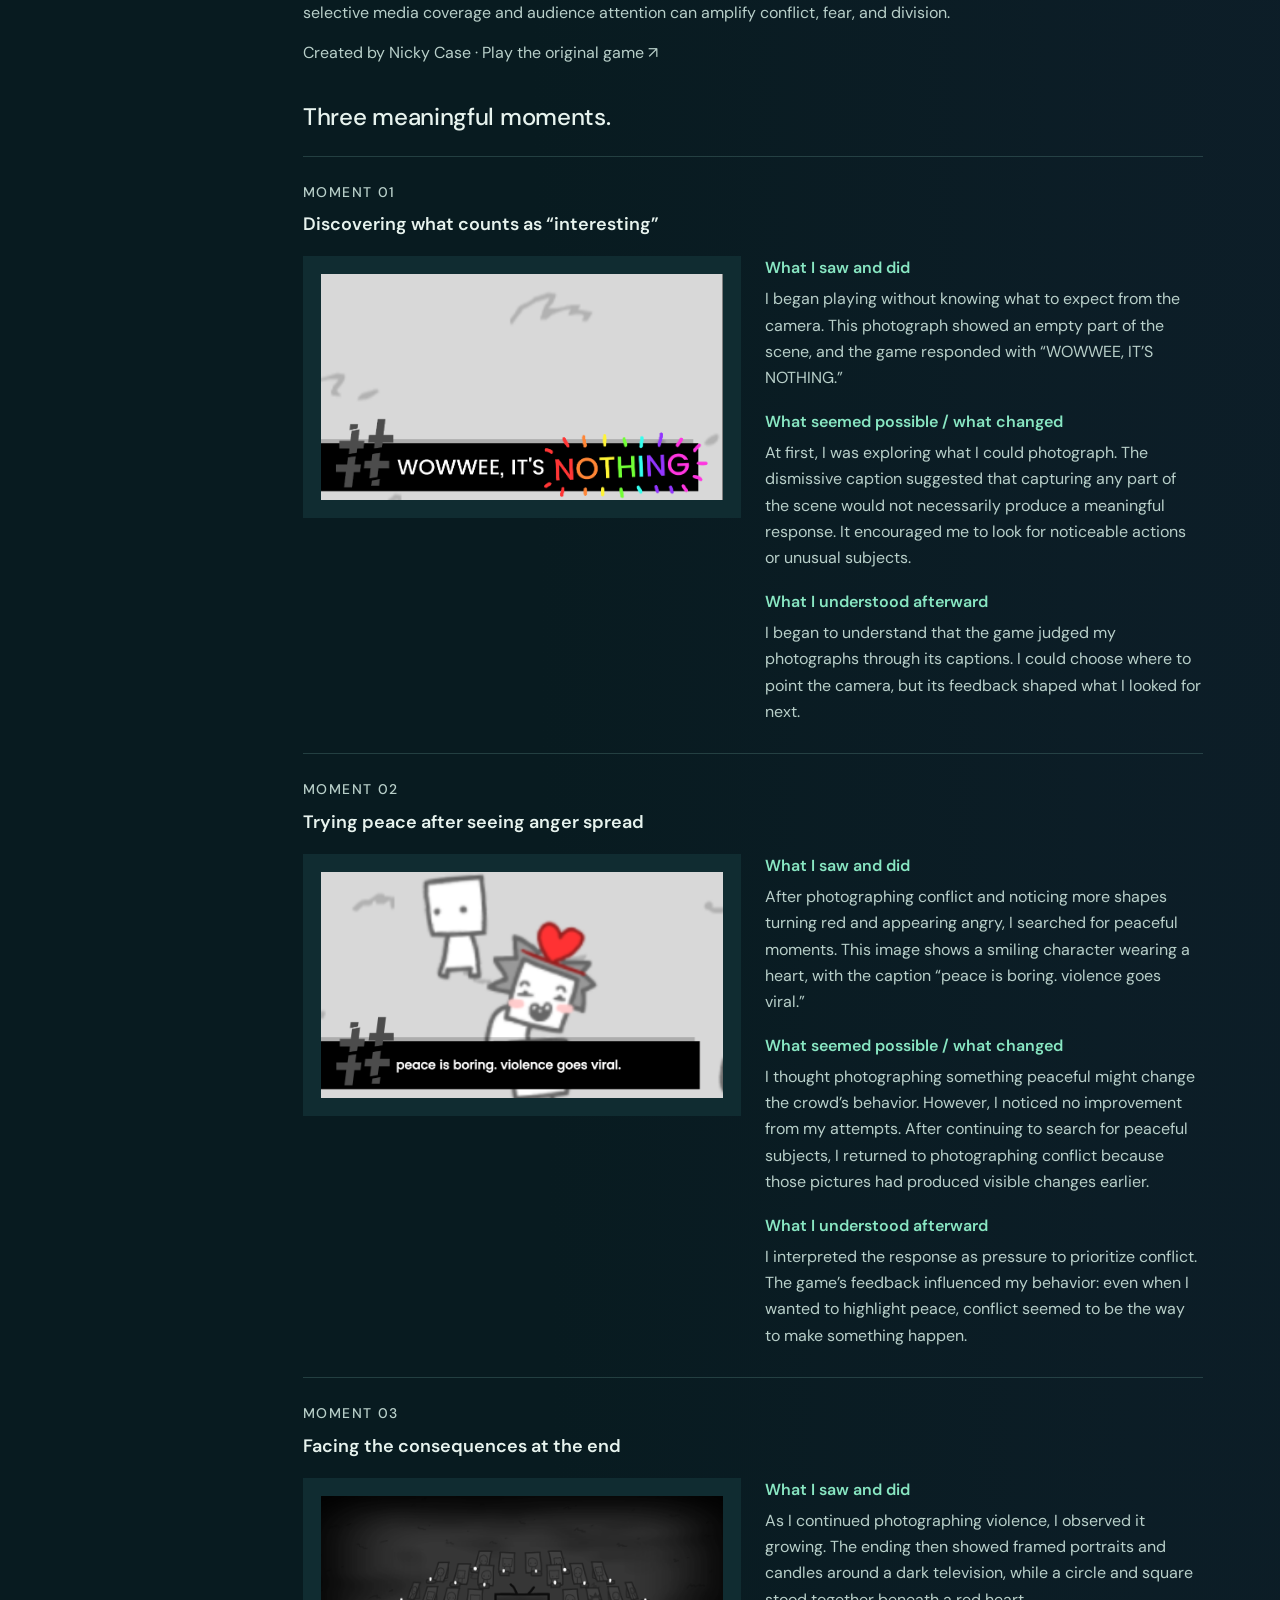
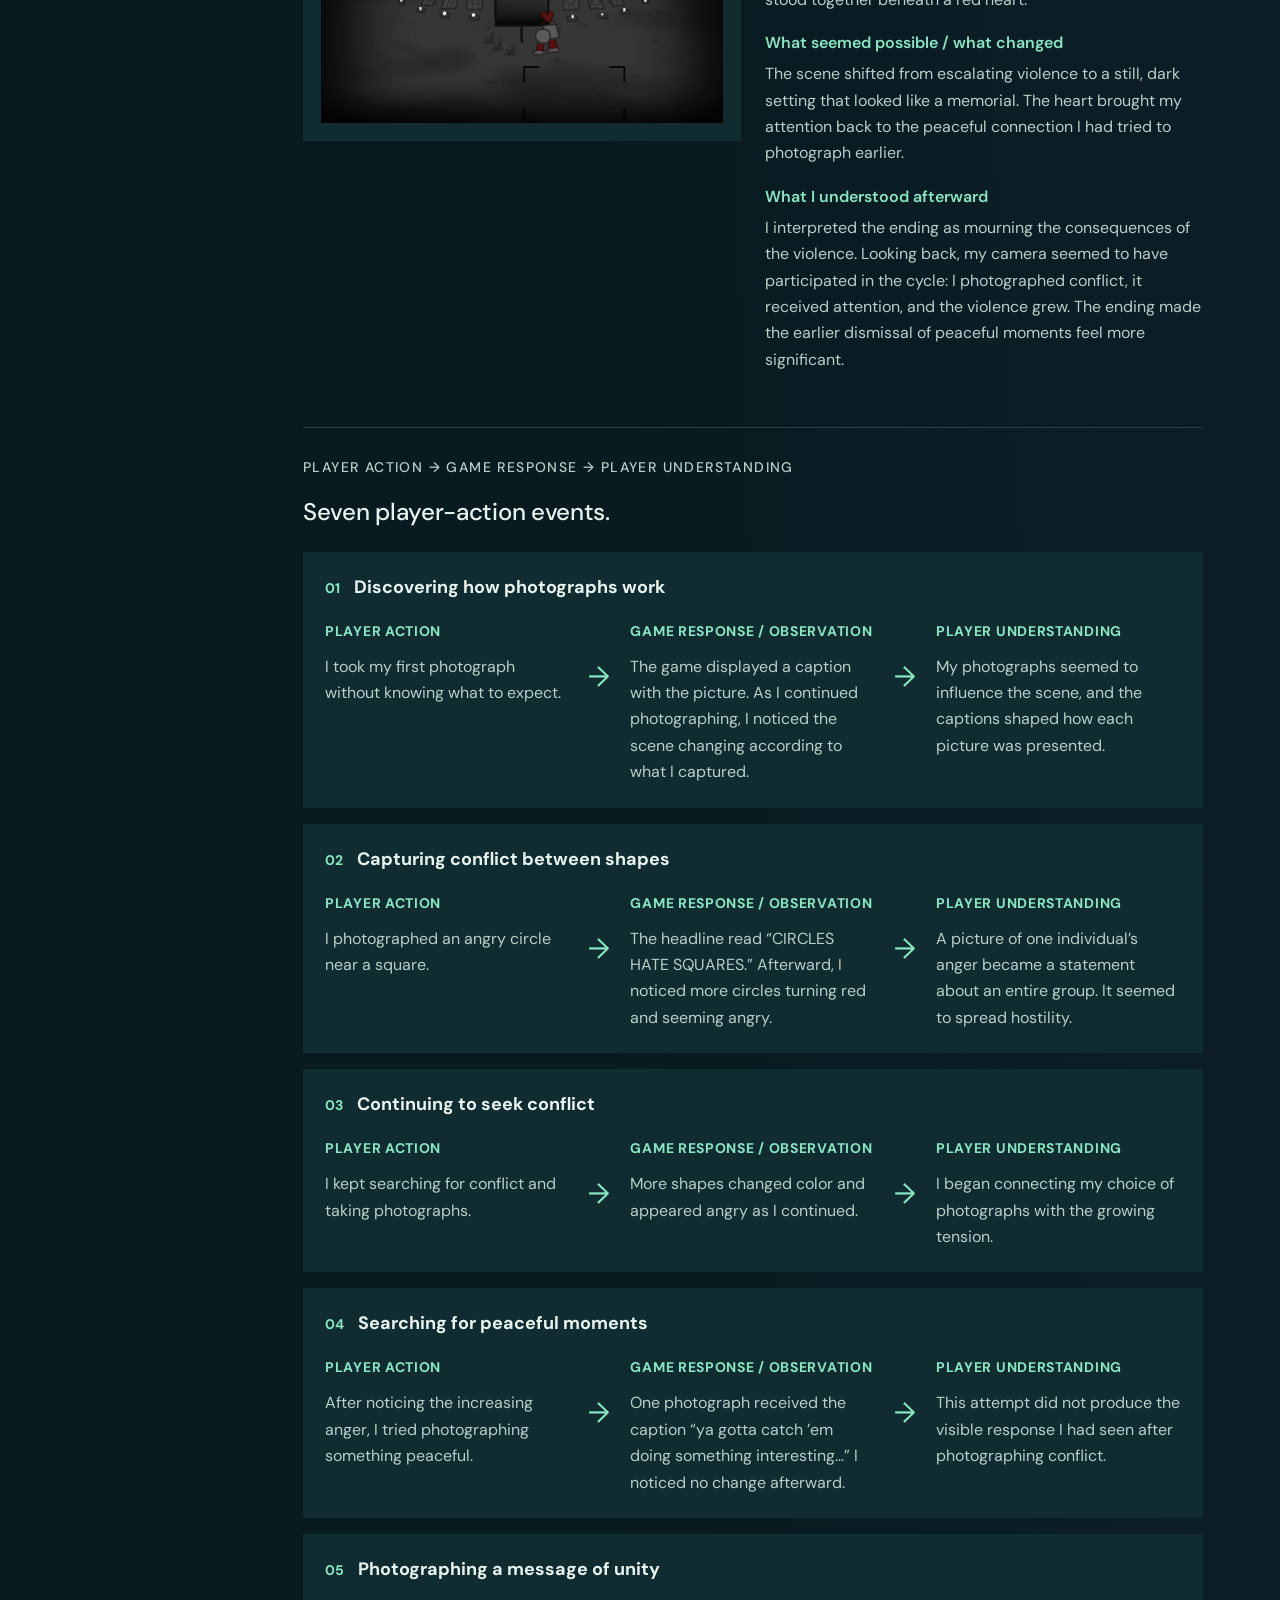
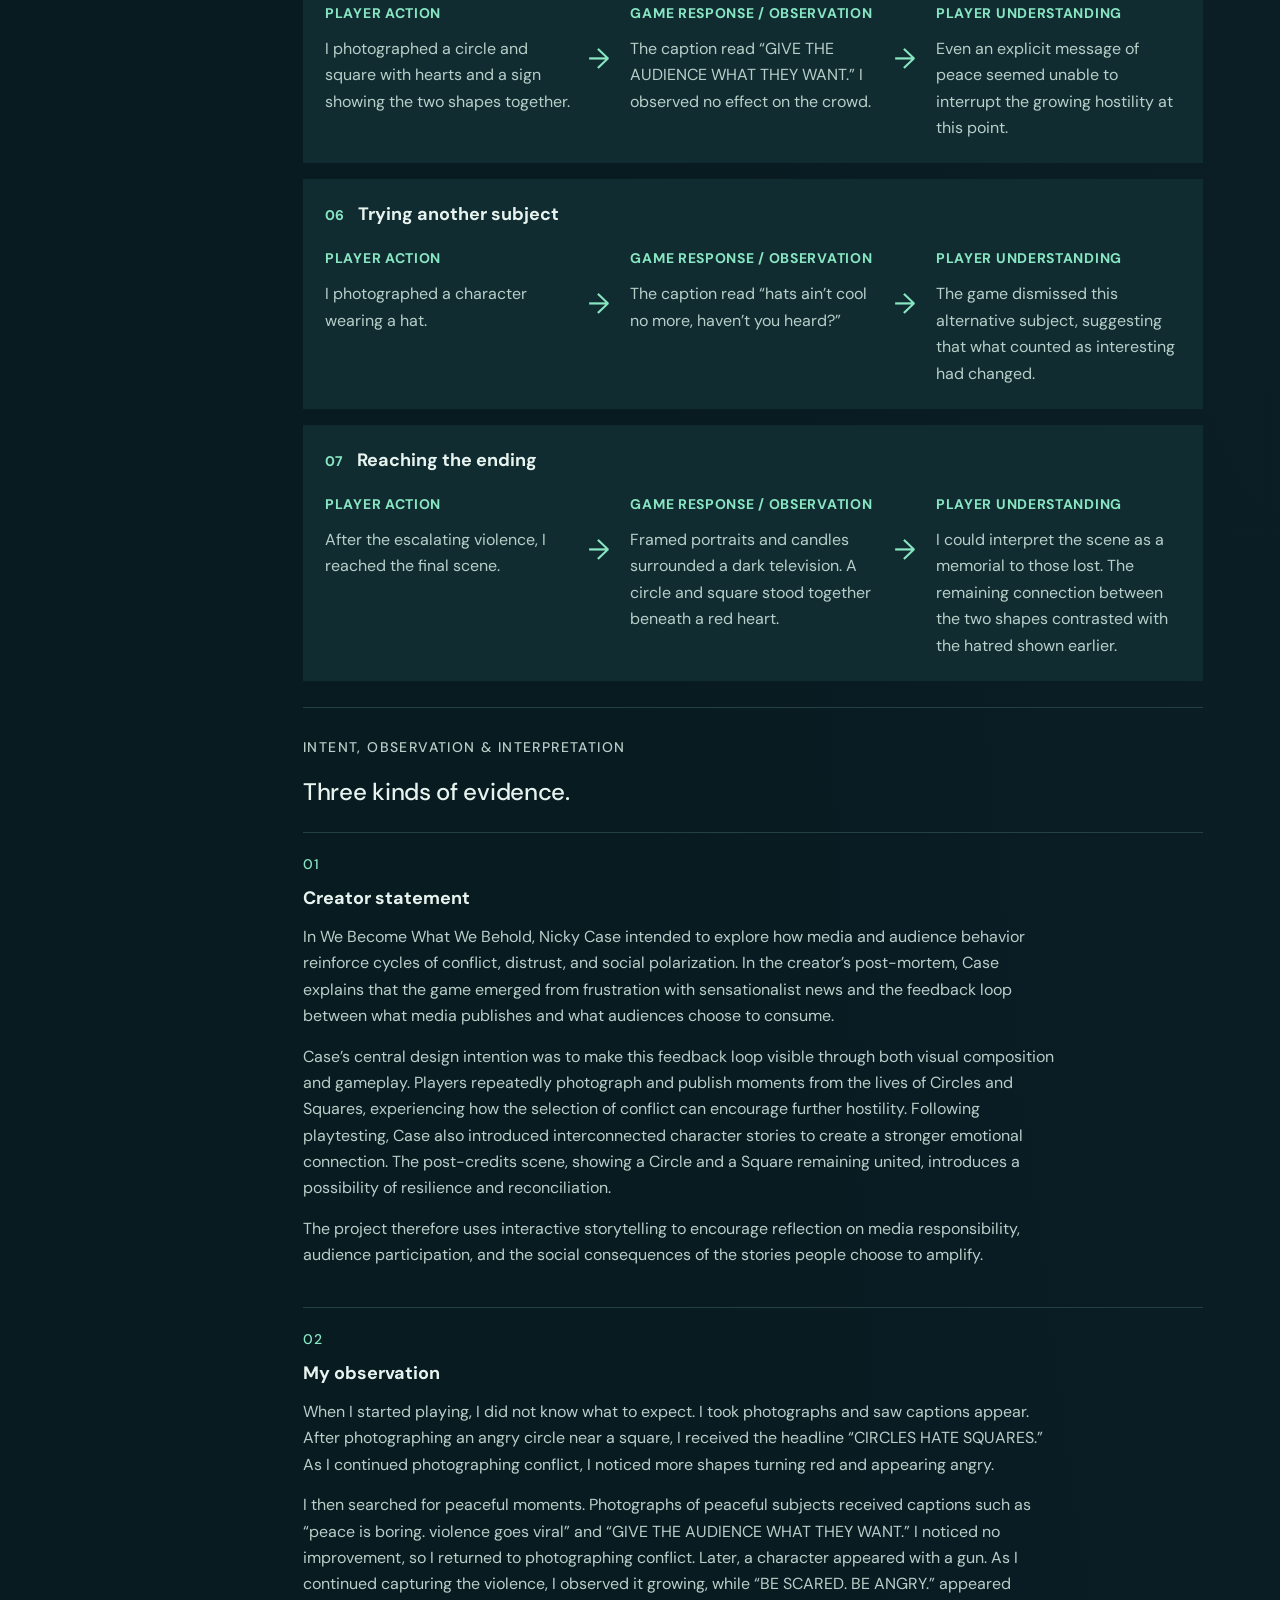
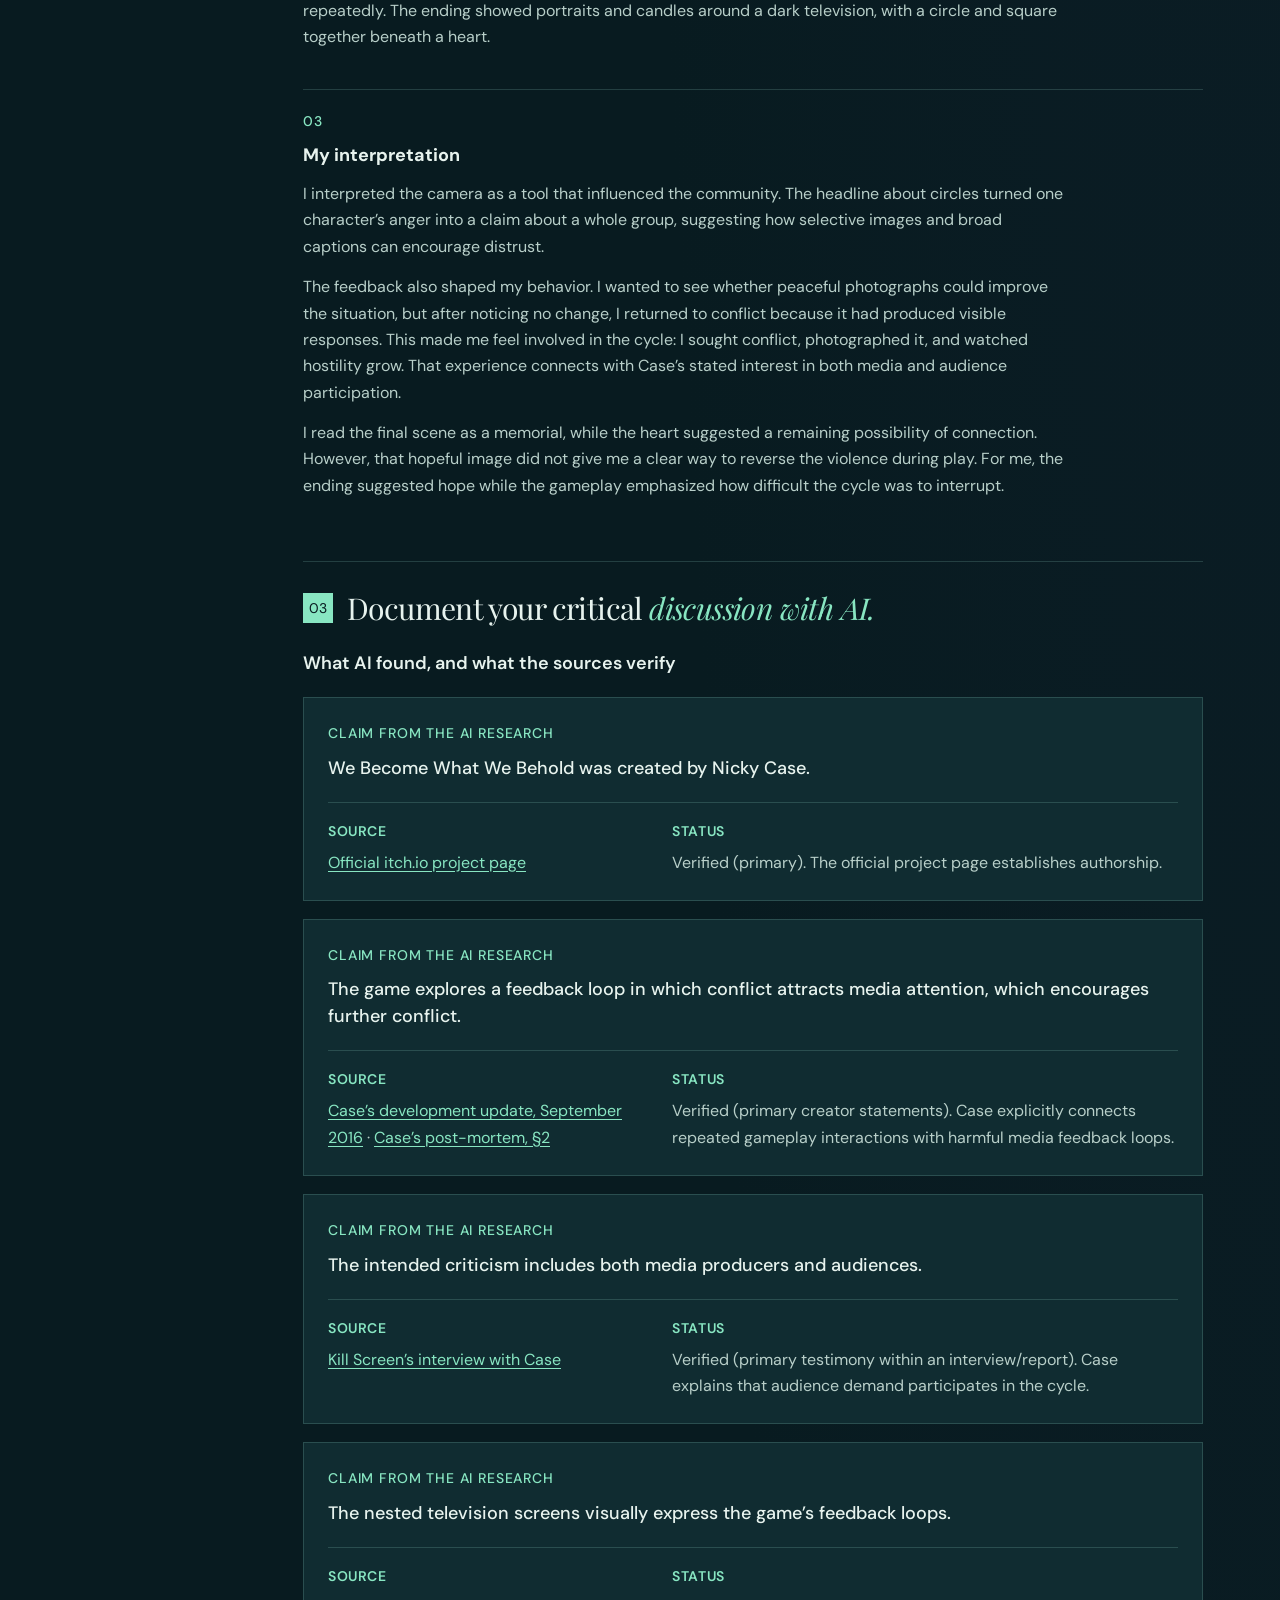
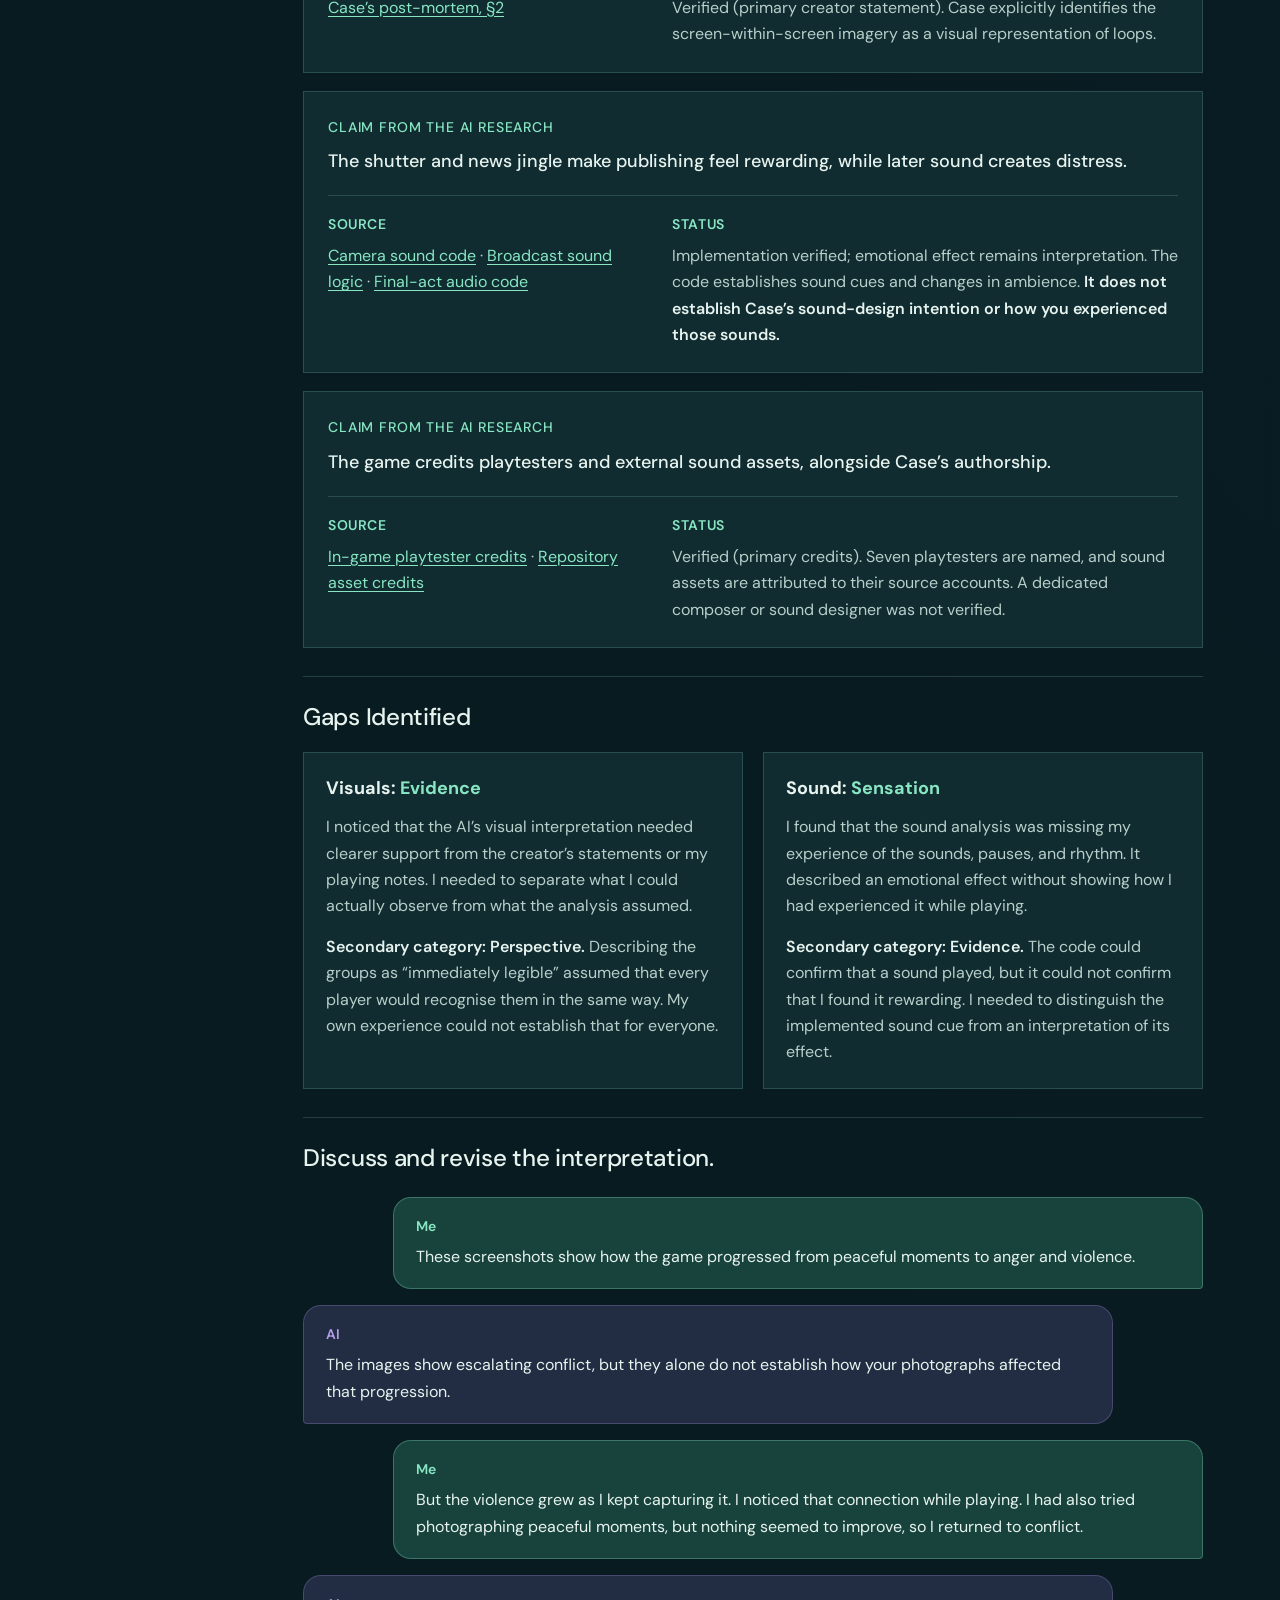
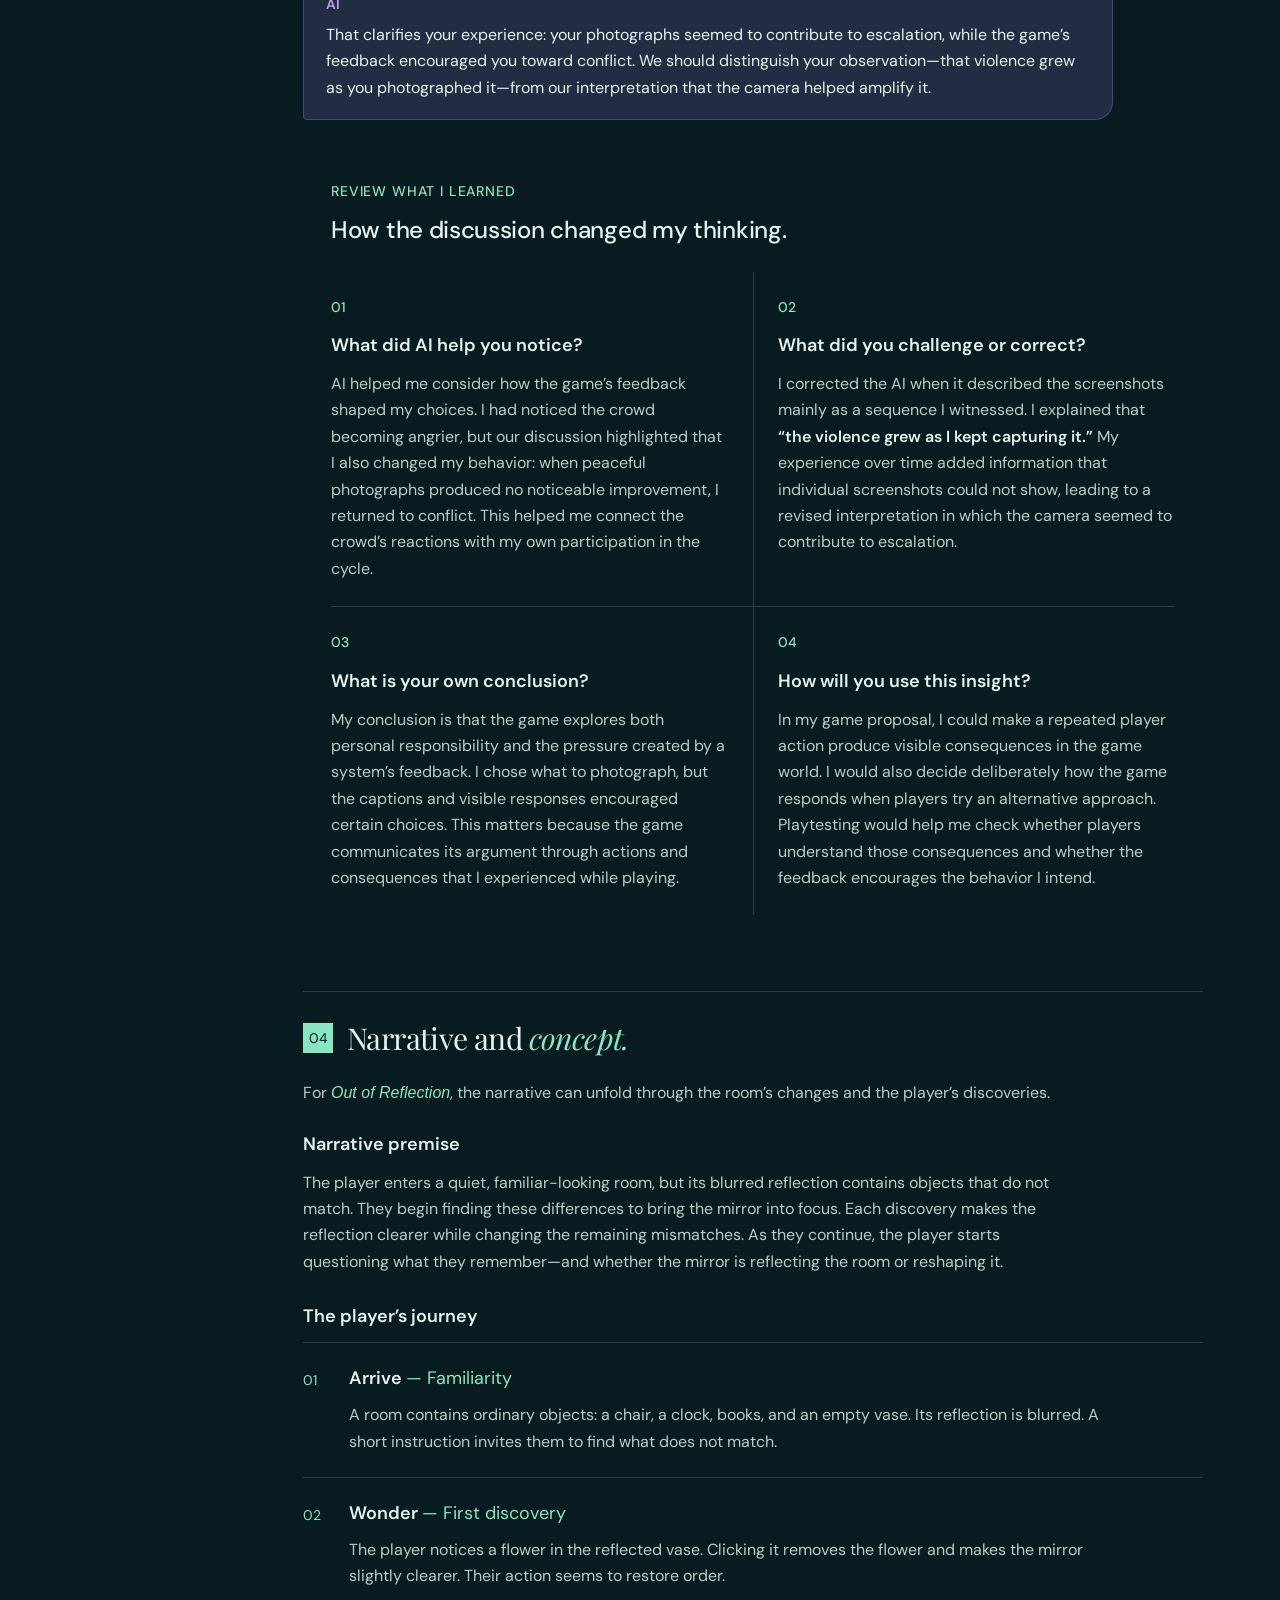
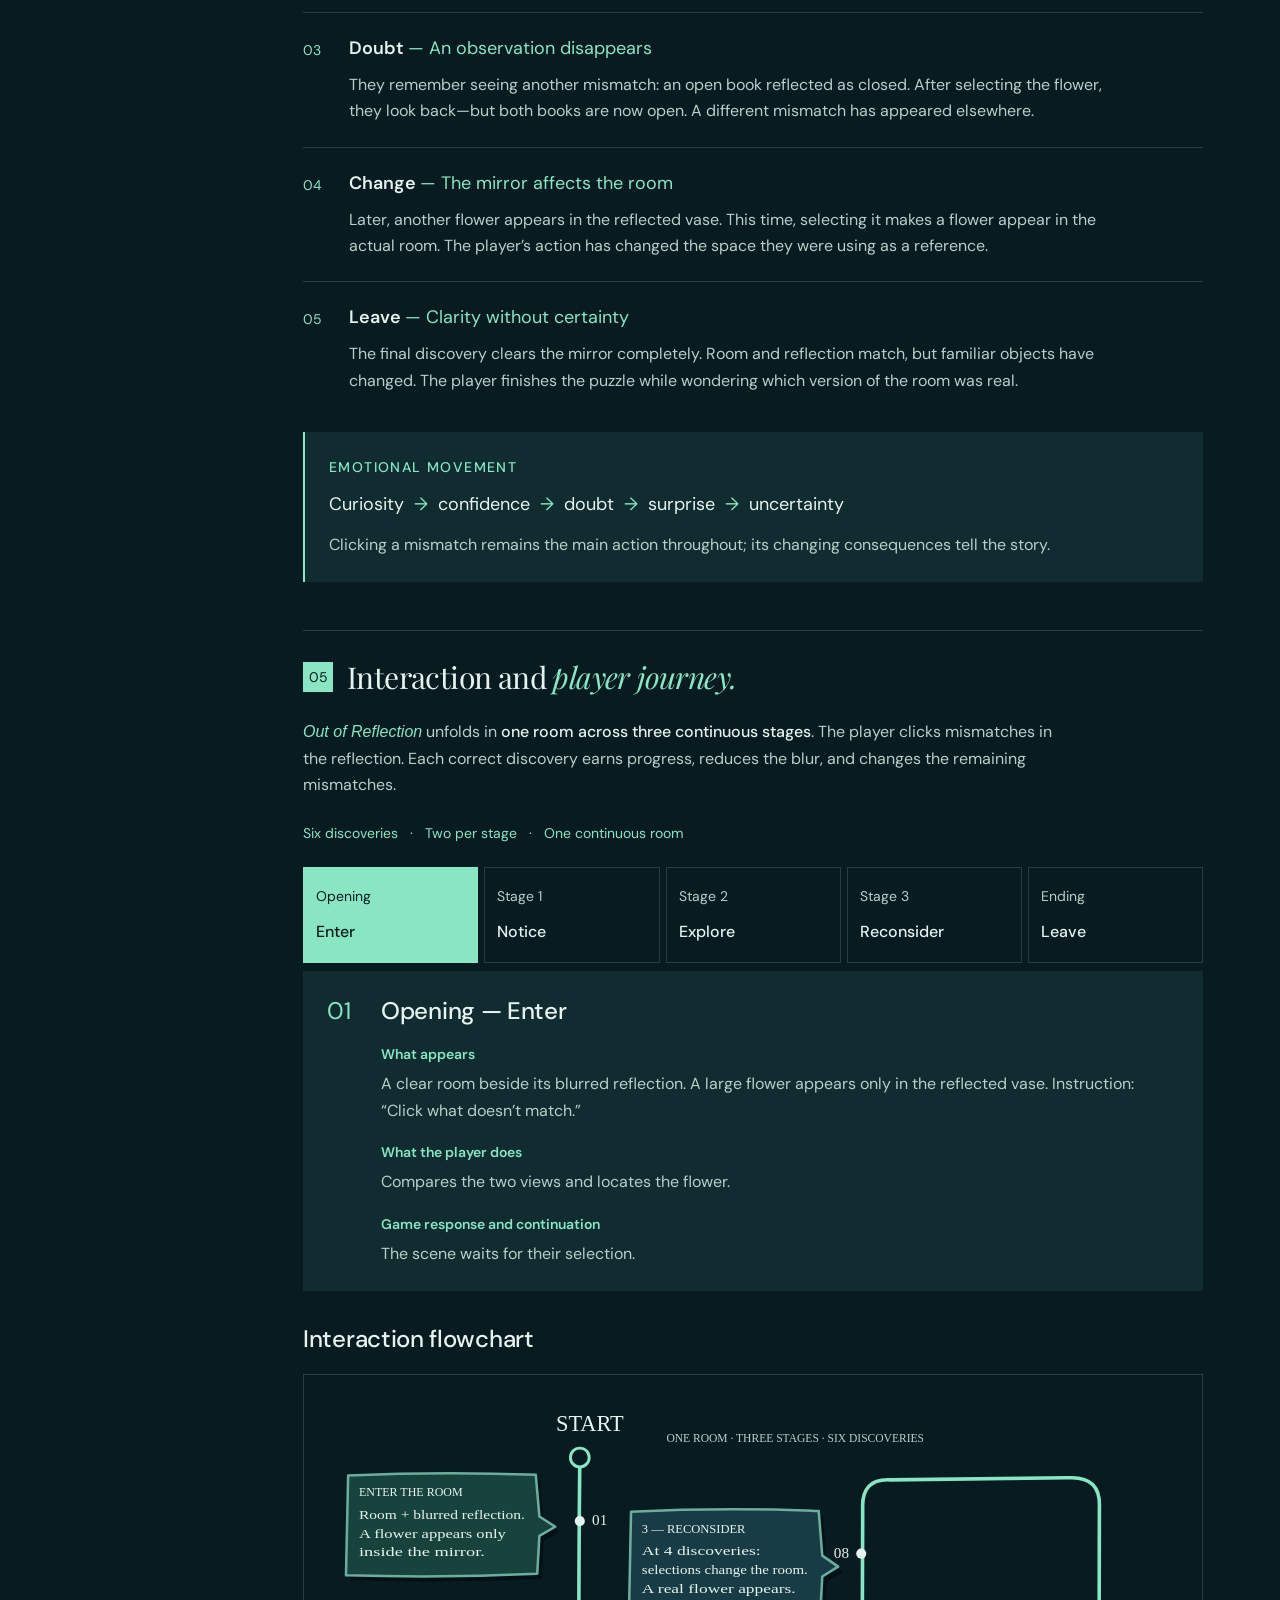
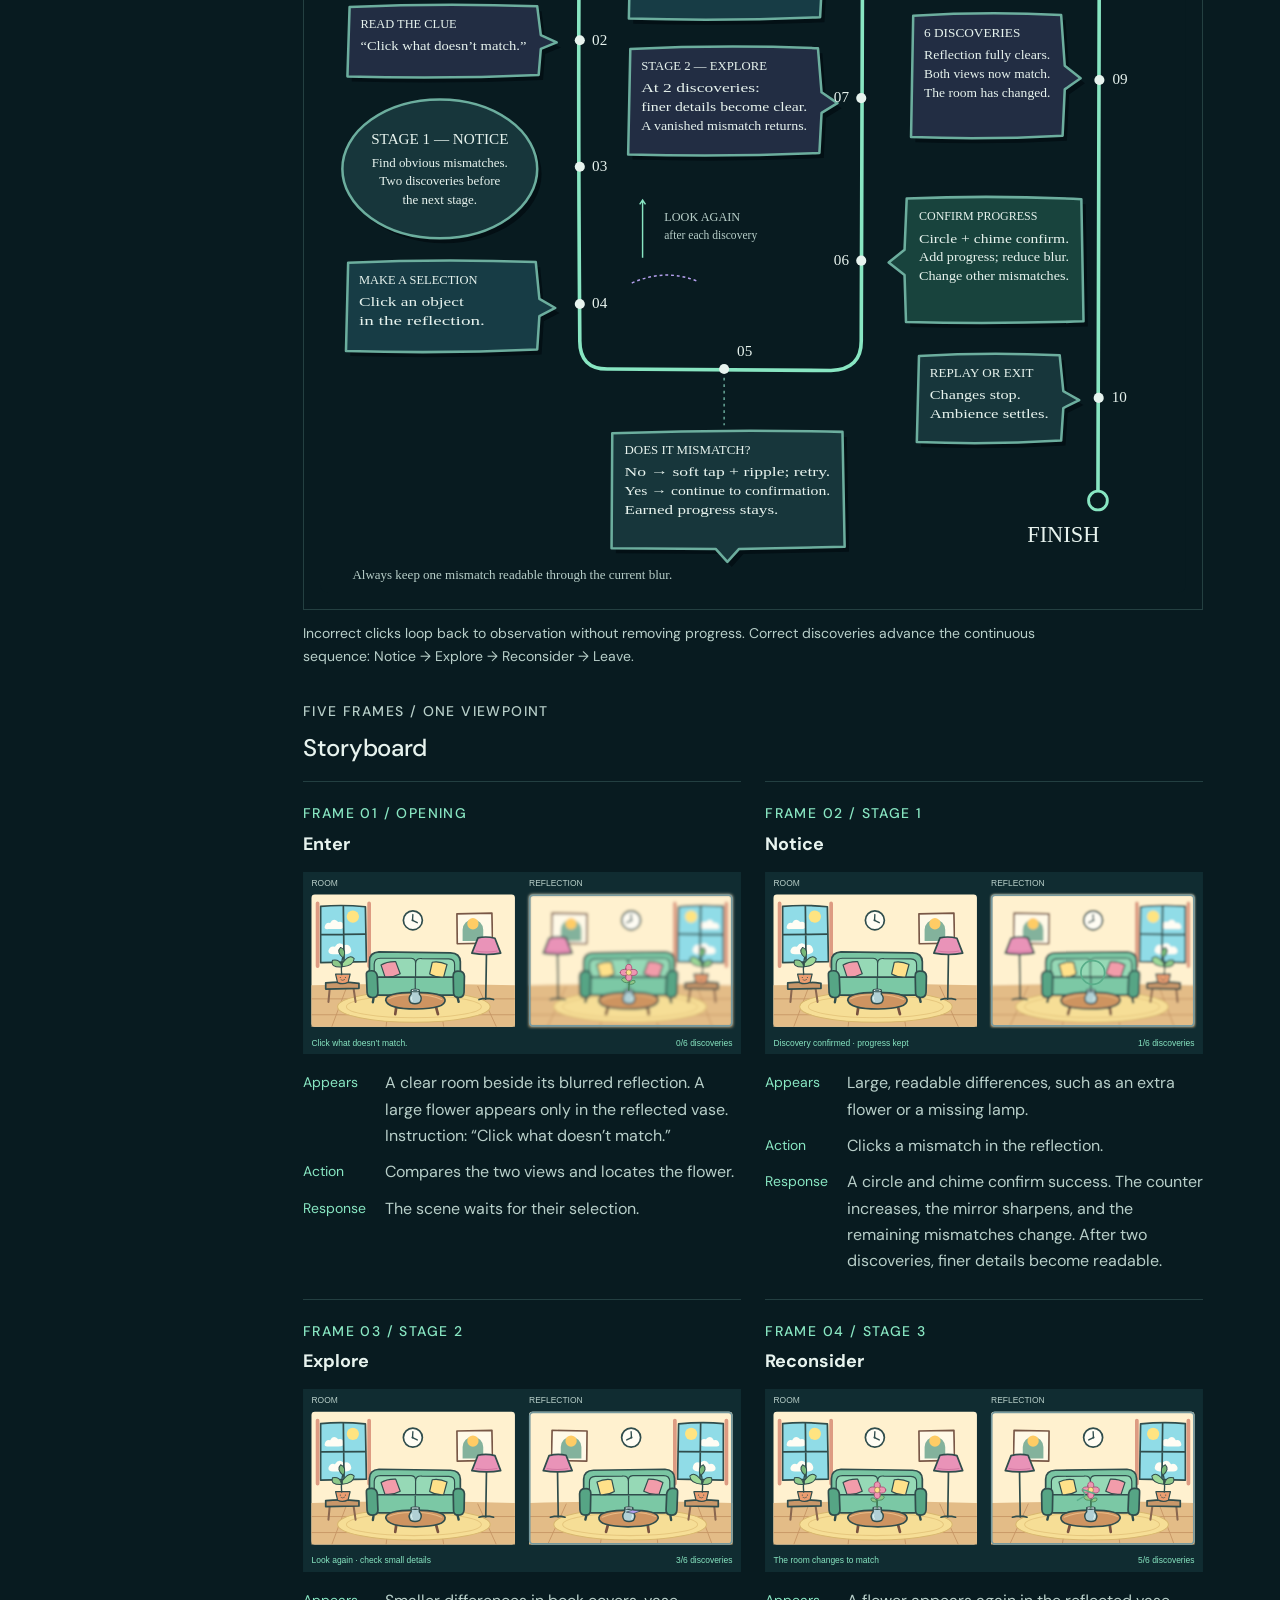
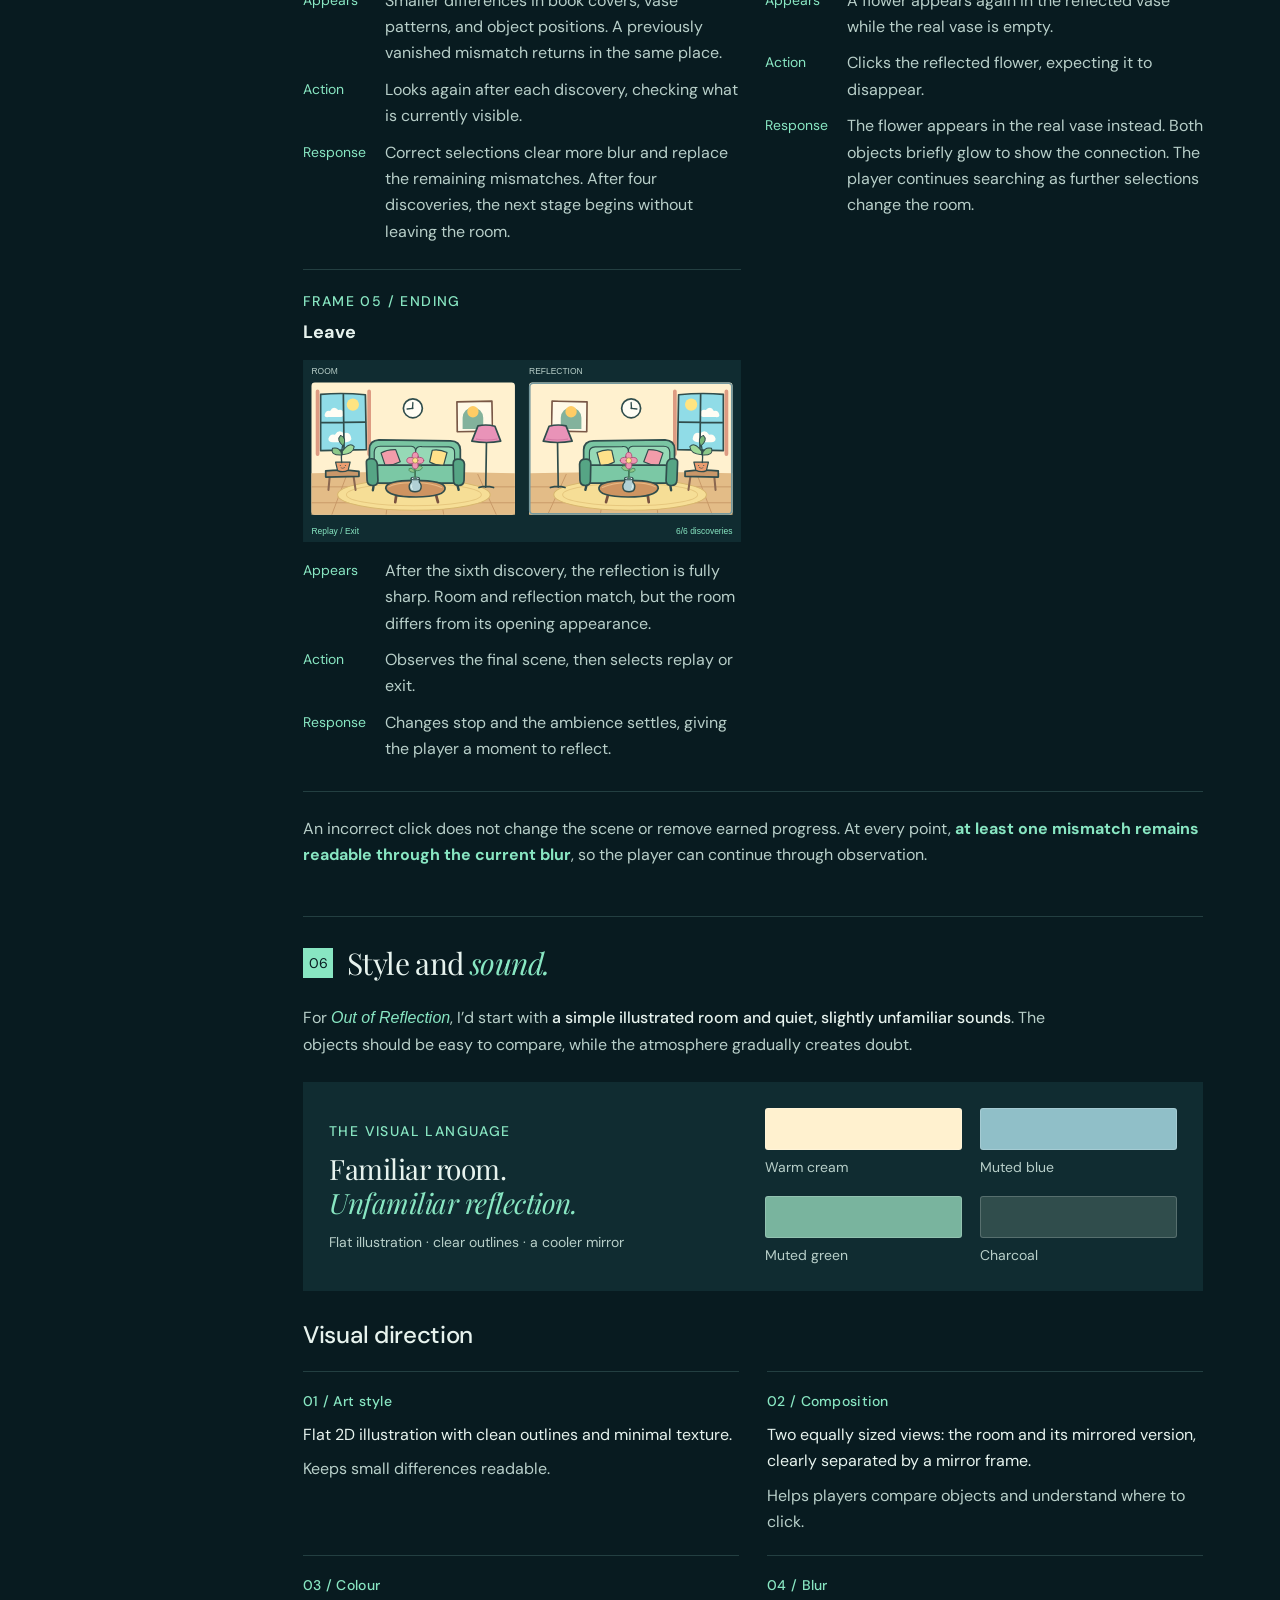
==== commit 994578cb: "Complete game proposal sections and refine portfolio presentation" ====
--- a/game-proposal.html
+++ b/game-proposal.html
@@ -1 +1 @@
-<!doctype html><html lang="en"><head><meta charset="UTF-8"><meta name="viewport" content="width=device-width,initial-scale=1"><meta name="theme-color" content="#081b20"><meta name="description" content="Devi Priya Nalluri’s AI for Interdisciplinary Design Portfolio. Explore Winter Bear album artwork, an AI-integrated 3D Studio, and the game proposal Out of Reflection."><title>Out of Reflection — Game Proposal — Devi Priya Nalluri</title><link rel="stylesheet" href="styles.css?v=layout-spacing-fix-1"></head><body id="top"><a class="skip" href="#main">Skip to content</a><header class="header"><a class="brand" href="index.html" aria-label="Devi Priya Nalluri home">dp<span> / design portfolio</span></a><nav aria-label="Main navigation"><a href="index.html" >Home</a><a href="winter-bear.html" >Winter Bear</a><a href="studio.html">3D Studio</a><a href="game-proposal.html" aria-current="page">Game Proposal</a></nav></header><main id="main" class="project-page game-proposal-page"><a class="back" href="index.html#projects">← Selected work</a><section id="game-introduction" class="game-introduction" aria-labelledby="game-title"><div class="game-title-block reflection-title"><p class="eyebrow">03 / GAME PROPOSAL · WEEK 1 · THEME: HALLUCINATION</p><h1 id="game-title">Out of <em>Reflection</em></h1><p class="game-tagline">The clearer it becomes, the less you trust it.</p></div><div class="game-intro-copy section-space"><div class="game-section-marker"><span>01</span><h2>Introduce <br>the game.</h2></div><div class="game-writing"><section aria-labelledby="game-description"><h3 id="game-description">Game description</h3><p>Out of Reflection is a short observation puzzle game exploring the theme of hallucination. The player compares a room with its blurred reflection and clicks objects that do not match. Each correct discovery brings the mirror into focus while changing the remaining mismatches.</p><p>Across three continuous stages in the same room, the player notices obvious differences, discovers finer details, and eventually finds that selecting objects in the mirror changes the room itself.</p></section><section aria-labelledby="player-experience"><h3 id="player-experience">Player experience</h3><p>The player begins with curiosity and a simple goal: make the reflection clear. As familiar details shift, they question their memory and which version of the room they can trust. The final reflection is sharp, but the room is no longer the one they started in.</p></section></div></div><figure class="game-visual reflection-visual" aria-labelledby="game-visual-caption"><div class="game-visual-heading"><div><p class="eyebrow">CONCEPT VISUAL</p><p>The room and its reflection.</p></div></div><div class="room-comparison"><div class="room-panel"><p class="room-label">THE ROOM <span>Clear view</span></p><button class="image-button room-zoom" data-full="assets/reflection-room.svg" aria-label="Enlarge the clear room"><img src="assets/reflection-room.svg" alt="Clear cartoon room with a green sofa and an empty blue vase on the coffee table"></button></div><div class="room-panel"><p class="room-label">THE MIRROR <span>Blurred reflection</span></p><button class="image-button room-zoom" data-full="assets/reflection-mirror.svg" aria-label="Enlarge the blurred reflection"><img src="assets/reflection-mirror.svg" alt="Horizontally mirrored, blurred version of the room; a flower appears in the reflected vase with the cursor over it"></button></div></div><figcaption id="game-visual-caption">The vase is empty in the room. In the blurred reflection, it holds a flower. The cursor rests over the reflected flower.</figcaption></figure></section><section id="game-case-study" class="game-intro-copy section-space" aria-labelledby="case-study-title"><div class="game-section-marker"><span>02</span><h2 id="case-study-title">Present your<br><em>case study.</em></h2></div><div class="game-writing"><section aria-labelledby="research-game-title"><h3 id="research-game-title">WE BECOME WHAT WE BEHOLD</h3><p><em>We Become What We Behold</em> is a short game by Nicky Case in which players photograph interactions between circle- and square-shaped characters. The pictures appear on a central news screen, influencing the crowd’s behavior. Through this cycle, the game explores how selective media coverage and audience attention can amplify conflict, fear, and division.</p><p>Created by <a href="https://ncase.me/" target="_blank" rel="noopener noreferrer">Nicky Case</a> · <a href="https://ncase.itch.io/wbwwb" target="_blank" rel="noopener noreferrer">Play the original game ↗</a></p></section></div><div class="case-study-moments"><h3 class="moments-title">Three meaningful moments.</h3><article class="research-moment" aria-labelledby="moment-1-title"><header class="moment-heading"><span class="eyebrow">MOMENT 01</span><h3 id="moment-1-title">Discovering what counts as “interesting”</h3></header><div class="moment-layout"><figure><button class="image-button" data-full="assets/wbwwb-moment-1.png" aria-label="Enlarge moment 1 screenshot"><img src="assets/wbwwb-moment-1.png" alt="A photograph of an empty area with the game caption “WOWWEE, IT’S NOTHING.”" loading="lazy"></button><figcaption>Captured gameplay · We Become What We Behold — Nicky Case</figcaption></figure><div class="moment-notes"><div><h4>What I saw and did</h4><p>I began playing without knowing what to expect from the camera. This photograph showed an empty part of the scene, and the game responded with “WOWWEE, IT’S NOTHING.”</p></div><div><h4>What seemed possible / what changed</h4><p>At first, I was exploring what I could photograph. The dismissive caption suggested that capturing any part of the scene would not necessarily produce a meaningful response. It encouraged me to look for noticeable actions or unusual subjects.</p></div><div><h4>What I understood afterward</h4><p>I began to understand that the game judged my photographs through its captions. I could choose where to point the camera, but its feedback shaped what I looked for next.</p></div></div></div></article><article class="research-moment" aria-labelledby="moment-2-title"><header class="moment-heading"><span class="eyebrow">MOMENT 02</span><h3 id="moment-2-title">Trying peace after seeing anger spread</h3></header><div class="moment-layout"><figure><button class="image-button" data-full="assets/wbwwb-moment-2.png" aria-label="Enlarge moment 2 screenshot"><img src="assets/wbwwb-moment-2.png" alt="A smiling square character beneath a heart, with the caption “peace is boring. violence goes viral.”" loading="lazy"></button><figcaption>Captured gameplay · We Become What We Behold — Nicky Case</figcaption></figure><div class="moment-notes"><div><h4>What I saw and did</h4><p>After photographing conflict and noticing more shapes turning red and appearing angry, I searched for peaceful moments. This image shows a smiling character wearing a heart, with the caption “peace is boring. violence goes viral.”</p></div><div><h4>What seemed possible / what changed</h4><p>I thought photographing something peaceful might change the crowd’s behavior. However, I noticed no improvement from my attempts. After continuing to search for peaceful subjects, I returned to photographing conflict because those pictures had produced visible changes earlier.</p></div><div><h4>What I understood afterward</h4><p>I interpreted the response as pressure to prioritize conflict. The game’s feedback influenced my behavior: even when I wanted to highlight peace, conflict seemed to be the way to make something happen.</p></div></div></div></article><article class="research-moment" aria-labelledby="moment-3-title"><header class="moment-heading"><span class="eyebrow">MOMENT 03</span><h3 id="moment-3-title">Facing the consequences at the end</h3></header><div class="moment-layout"><figure><button class="image-button" data-full="assets/wbwwb-moment-3.png" aria-label="Enlarge moment 3 screenshot"><img src="assets/wbwwb-moment-3.png" alt="The dark ending scene with portraits, candles, a television, and a circle and square together beneath a red heart." loading="lazy"></button><figcaption>Captured gameplay · We Become What We Behold — Nicky Case</figcaption></figure><div class="moment-notes"><div><h4>What I saw and did</h4><p>As I continued photographing violence, I observed it growing. The ending then showed framed portraits and candles around a dark television, while a circle and square stood together beneath a red heart.</p></div><div><h4>What seemed possible / what changed</h4><p>The scene shifted from escalating violence to a still, dark setting that looked like a memorial. The heart brought my attention back to the peaceful connection I had tried to photograph earlier.</p></div><div><h4>What I understood afterward</h4><p>I interpreted the ending as mourning the consequences of the violence. Looking back, my camera seemed to have participated in the cycle: I photographed conflict, it received attention, and the violence grew. The ending made the earlier dismissal of peaceful moments feel more significant.</p></div></div></div></article></div><section class="case-study-events" aria-labelledby="events-title"><p class="eyebrow">PLAYER ACTION → GAME RESPONSE → PLAYER UNDERSTANDING</p><h3 id="events-title">Eleven player-action events.</h3><ol class="event-list"><li class="player-event"><h4><span class="event-number">01</span>Discovering how photographs work</h4><div class="event-flow"><div class="event-step"><h5>Player action</h5><p>I took my first photograph without knowing what to expect.</p></div><span class="event-arrow" aria-hidden="true">→</span><div class="event-step"><h5>Game response / observation</h5><p>The game displayed a caption with the picture. As I continued photographing, I noticed the scene changing according to what I captured.</p></div><span class="event-arrow" aria-hidden="true">→</span><div class="event-step"><h5>Player understanding</h5><p>My photographs seemed to influence the scene, and the captions shaped how each picture was presented.</p></div></div></li><li class="player-event"><h4><span class="event-number">02</span>Capturing conflict between shapes</h4><div class="event-flow"><div class="event-step"><h5>Player action</h5><p>I photographed an angry circle near a square.</p></div><span class="event-arrow" aria-hidden="true">→</span><div class="event-step"><h5>Game response / observation</h5><p>The headline read “CIRCLES HATE SQUARES.” Afterward, I noticed more circles turning red and seeming angry.</p></div><span class="event-arrow" aria-hidden="true">→</span><div class="event-step"><h5>Player understanding</h5><p>A picture of one individual’s anger became a statement about an entire group. It seemed to spread hostility.</p></div></div></li><li class="player-event"><h4><span class="event-number">03</span>Continuing to seek conflict</h4><div class="event-flow"><div class="event-step"><h5>Player action</h5><p>I kept searching for conflict and taking photographs.</p></div><span class="event-arrow" aria-hidden="true">→</span><div class="event-step"><h5>Game response / observation</h5><p>More shapes changed color and appeared angry as I continued.</p></div><span class="event-arrow" aria-hidden="true">→</span><div class="event-step"><h5>Player understanding</h5><p>I began connecting my choice of photographs with the growing tension.</p></div></div></li><li class="player-event"><h4><span class="event-number">04</span>Searching for peaceful moments</h4><div class="event-flow"><div class="event-step"><h5>Player action</h5><p>After noticing the increasing anger, I tried photographing something peaceful.</p></div><span class="event-arrow" aria-hidden="true">→</span><div class="event-step"><h5>Game response / observation</h5><p>One photograph received the caption “ya gotta catch ’em doing something interesting…” I noticed no change afterward.</p></div><span class="event-arrow" aria-hidden="true">→</span><div class="event-step"><h5>Player understanding</h5><p>This attempt did not produce the visible response I had seen after photographing conflict.</p></div></div></li><li class="player-event"><h4><span class="event-number">05</span>Returning to conflict</h4><div class="event-flow"><div class="event-step"><h5>Player action</h5><p>I continued looking for peaceful moments, but eventually returned to photographing conflict because nothing seemed to change.</p></div><span class="event-arrow" aria-hidden="true">→</span><div class="event-step"><h5>Game response / observation</h5><p>Conflict photographs had produced noticeable changes, while my peaceful attempts had not.</p></div><span class="event-arrow" aria-hidden="true">→</span><div class="event-step"><h5>Player understanding</h5><p>The feedback made photographing conflict seem like the way to move forward.</p></div></div></li><li class="player-event"><h4><span class="event-number">06</span>Photographing a message of unity</h4><div class="event-flow"><div class="event-step"><h5>Player action</h5><p>I photographed a circle and square with hearts and a sign showing the two shapes together.</p></div><span class="event-arrow" aria-hidden="true">→</span><div class="event-step"><h5>Game response / observation</h5><p>The caption read “GIVE THE AUDIENCE WHAT THEY WANT.” I observed no effect on the crowd.</p></div><span class="event-arrow" aria-hidden="true">→</span><div class="event-step"><h5>Player understanding</h5><p>Even an explicit message of peace seemed unable to interrupt the growing hostility at this point.</p></div></div></li><li class="player-event"><h4><span class="event-number">07</span>Seeing widespread hatred</h4><div class="event-flow"><div class="event-step"><h5>Player action</h5><p>I photographed several angry circles and squares.</p></div><span class="event-arrow" aria-hidden="true">→</span><div class="event-step"><h5>Game response / observation</h5><p>The headline read “ALMOST EVERYONE HATES EVERYONE…”</p></div><span class="event-arrow" aria-hidden="true">→</span><div class="event-step"><h5>Player understanding</h5><p>The conflict now appeared to extend across both groups.</p></div></div></li><li class="player-event"><h4><span class="event-number">08</span>Trying another subject</h4><div class="event-flow"><div class="event-step"><h5>Player action</h5><p>I photographed a character wearing a hat.</p></div><span class="event-arrow" aria-hidden="true">→</span><div class="event-step"><h5>Game response / observation</h5><p>The caption read “hats ain’t cool no more, haven’t you heard?”</p></div><span class="event-arrow" aria-hidden="true">→</span><div class="event-step"><h5>Player understanding</h5><p>The game dismissed this alternative subject, suggesting that what counted as interesting had changed.</p></div></div></li><li class="player-event"><h4><span class="event-number">09</span>Witnessing violence begin</h4><div class="event-flow"><div class="event-step"><h5>Player action</h5><p>I captured a circle pointing a gun at a square wearing a heart.</p></div><span class="event-arrow" aria-hidden="true">→</span><div class="event-step"><h5>Game response / observation</h5><p>The caption displayed “…” The following scene showed blood and frightened-looking characters.</p></div><span class="event-arrow" aria-hidden="true">→</span><div class="event-step"><h5>Player understanding</h5><p>The conflict had escalated from anger to physical violence.</p></div></div></li><li class="player-event"><h4><span class="event-number">10</span>Continuing to photograph violence</h4><div class="event-flow"><div class="event-step"><h5>Player action</h5><p>I kept capturing the violence.</p></div><span class="event-arrow" aria-hidden="true">→</span><div class="event-step"><h5>Game response / observation</h5><p>I observed the violence growing as I photographed it. More blood appeared, and the caption “BE SCARED. BE ANGRY.” appeared repeatedly.</p></div><span class="event-arrow" aria-hidden="true">→</span><div class="event-step"><h5>Player understanding</h5><p>My photographs seemed to amplify the violence, making me part of the cycle I was recording.</p></div></div></li><li class="player-event"><h4><span class="event-number">11</span>Reaching the ending</h4><div class="event-flow"><div class="event-step"><h5>Player action</h5><p>After the escalating violence, I reached the final scene.</p></div><span class="event-arrow" aria-hidden="true">→</span><div class="event-step"><h5>Game response / observation</h5><p>Framed portraits and candles surrounded a dark television. A circle and square stood together beneath a red heart.</p></div><span class="event-arrow" aria-hidden="true">→</span><div class="event-step"><h5>Player understanding</h5><p>I could interpret the scene as a memorial to those lost. The remaining connection between the two shapes contrasted with the hatred shown earlier.</p></div></div></li></ol></section></section><a class="game-back-link" href="index.html#projects">← Back to selected work</a></main><footer><a href="index.html">Devi Priya Nalluri</a><span>AI for Interdisciplinary Design · 2026</span><a href="#top">Back to top ↑</a></footer><dialog id="viewer"><button class="close" aria-label="Close image">Close ×</button><img alt=""><p></p></dialog><script src="app.js?v=fireworks-expiry-1"></script></body></html>+<!doctype html><html lang="en"><head><meta charset="UTF-8"><meta name="viewport" content="width=device-width,initial-scale=1"><meta name="theme-color" content="#081b20"><meta name="description" content="Devi Priya Nalluri’s AI for Interdisciplinary Design Portfolio. Explore Winter Bear album artwork, an AI-integrated 3D Studio, and the game proposal Out of Reflection."><title>Out of Reflection — Game Proposal — Devi Priya Nalluri</title><link rel="stylesheet" href="styles.css?v=build-plan-tasks-1"></head><body id="top"><a class="skip" href="#main">Skip to content</a><header class="header"><a class="brand" href="index.html" aria-label="Devi Priya Nalluri home">dp<span> / design portfolio</span></a><nav aria-label="Main navigation"><a href="index.html" >Home</a><a href="winter-bear.html" >Winter Bear</a><a href="studio.html">3D Studio</a><a href="game-proposal.html" aria-current="page">Game Proposal</a></nav></header><main id="main" class="project-page game-proposal-page"><a class="back" href="index.html#projects">← Selected work</a><div class="proposal-layout"><aside class="proposal-sidebar" aria-label="Game proposal contents"><nav class="proposal-section-nav" aria-label="On this page"><a href="#game-introduction" aria-current="location"><span>01</span>Game</a><a href="#game-case-study"><span>02</span>Research</a><a href="#critical-ai-discussion"><span>03</span>Your Insight</a><a href="#game-narrative"><span>04</span>Narrative</a><a href="#player-journey"><span>05</span>Player Journey</a><a href="#style-sound"><span>06</span>Style + Sound</a><a href="#build-plan"><span>07</span>Build Plan</a></nav></aside><div class="proposal-content"><section id="game-introduction" class="game-introduction" aria-labelledby="game-title"><div class="game-title-block reflection-title"><p class="eyebrow">03 / GAME PROPOSAL · WEEK 1 · THEME: HALLUCINATION</p><h1 id="game-title">Out of <em>Reflection</em></h1><p class="game-tagline">The clearer it becomes, the less you trust it.</p></div><div class="game-intro-copy section-space"><div class="game-section-marker"><span>01</span><h2>Introduce <br>the game.</h2></div><div class="game-writing"><section aria-labelledby="game-description"><h3 id="game-description">Game description</h3><p>Out of Reflection is a short observation puzzle game exploring the theme of hallucination. The player compares a room with its blurred reflection and clicks objects that do not match. Each correct discovery brings the mirror into focus while changing the remaining mismatches.</p><p>Across three continuous stages in the same room, the player notices obvious differences, discovers finer details, and eventually finds that selecting objects in the mirror changes the room itself.</p></section><section aria-labelledby="player-experience"><h3 id="player-experience">Player experience</h3><p>The player begins with curiosity and a simple goal: make the reflection clear. As familiar details shift, they question their memory and which version of the room they can trust. The final reflection is sharp, but the room is no longer the one they started in.</p></section></div></div><figure class="game-visual reflection-visual" aria-labelledby="game-visual-caption"><div class="game-visual-heading"><div><p class="eyebrow">CONCEPT VISUAL</p><p>The room and its reflection.</p></div></div><div class="room-comparison"><div class="room-panel"><p class="room-label">THE ROOM <span>Clear view</span></p><button class="image-button room-zoom" data-full="assets/reflection-room.svg" aria-label="Enlarge the clear room"><img src="assets/reflection-room.svg" alt="Clear cartoon room with a green sofa and an empty blue vase on the coffee table"></button></div><div class="room-panel"><p class="room-label">THE MIRROR <span>Blurred reflection</span></p><button class="image-button room-zoom" data-full="assets/reflection-mirror.svg" aria-label="Enlarge the blurred reflection"><img src="assets/reflection-mirror.svg" alt="Horizontally mirrored, blurred version of the room; a flower appears in the reflected vase with the cursor over it"></button></div></div><figcaption id="game-visual-caption">The vase is empty in the room. In the blurred reflection, it holds a flower. The cursor rests over the reflected flower.</figcaption></figure></section><section id="game-case-study" class="game-intro-copy section-space" aria-labelledby="case-study-title"><div class="game-section-marker"><span>02</span><h2 id="case-study-title">Present your <em>case study.</em></h2></div><div class="game-writing"><section aria-labelledby="research-game-title"><h3 id="research-game-title">WE BECOME WHAT WE BEHOLD</h3><p><em>We Become What We Behold</em> is a short game by Nicky Case in which players photograph interactions between circle- and square-shaped characters. The pictures appear on a central news screen, influencing the crowd’s behavior. Through this cycle, the game explores how selective media coverage and audience attention can amplify conflict, fear, and division.</p><p>Created by <a href="https://ncase.me/" target="_blank" rel="noopener noreferrer">Nicky Case</a> · <a href="https://ncase.itch.io/wbwwb" target="_blank" rel="noopener noreferrer">Play the original game ↗</a></p></section></div><div id="research-moments" class="case-study-moments"><h3 class="moments-title">Three meaningful moments.</h3><article class="research-moment" aria-labelledby="moment-1-title"><header class="moment-heading"><span class="eyebrow">MOMENT 01</span><h3 id="moment-1-title">Discovering what counts as “interesting”</h3></header><div class="moment-layout"><figure><button class="image-button" data-full="assets/wbwwb-moment-1.png" aria-label="Enlarge moment 1 screenshot"><img src="assets/wbwwb-moment-1.png" alt="A photograph of an empty area with the game caption “WOWWEE, IT’S NOTHING.”" loading="lazy"></button></figure><div class="moment-notes"><div><h4>What I saw and did</h4><p>I began playing without knowing what to expect from the camera. This photograph showed an empty part of the scene, and the game responded with “WOWWEE, IT’S NOTHING.”</p></div><div><h4>What seemed possible / what changed</h4><p>At first, I was exploring what I could photograph. The dismissive caption suggested that capturing any part of the scene would not necessarily produce a meaningful response. It encouraged me to look for noticeable actions or unusual subjects.</p></div><div><h4>What I understood afterward</h4><p>I began to understand that the game judged my photographs through its captions. I could choose where to point the camera, but its feedback shaped what I looked for next.</p></div></div></div></article><article class="research-moment" aria-labelledby="moment-2-title"><header class="moment-heading"><span class="eyebrow">MOMENT 02</span><h3 id="moment-2-title">Trying peace after seeing anger spread</h3></header><div class="moment-layout"><figure><button class="image-button" data-full="assets/wbwwb-moment-2.png" aria-label="Enlarge moment 2 screenshot"><img src="assets/wbwwb-moment-2.png" alt="A smiling square character beneath a heart, with the caption “peace is boring. violence goes viral.”" loading="lazy"></button></figure><div class="moment-notes"><div><h4>What I saw and did</h4><p>After photographing conflict and noticing more shapes turning red and appearing angry, I searched for peaceful moments. This image shows a smiling character wearing a heart, with the caption “peace is boring. violence goes viral.”</p></div><div><h4>What seemed possible / what changed</h4><p>I thought photographing something peaceful might change the crowd’s behavior. However, I noticed no improvement from my attempts. After continuing to search for peaceful subjects, I returned to photographing conflict because those pictures had produced visible changes earlier.</p></div><div><h4>What I understood afterward</h4><p>I interpreted the response as pressure to prioritize conflict. The game’s feedback influenced my behavior: even when I wanted to highlight peace, conflict seemed to be the way to make something happen.</p></div></div></div></article><article class="research-moment" aria-labelledby="moment-3-title"><header class="moment-heading"><span class="eyebrow">MOMENT 03</span><h3 id="moment-3-title">Facing the consequences at the end</h3></header><div class="moment-layout"><figure><button class="image-button" data-full="assets/wbwwb-moment-3.png" aria-label="Enlarge moment 3 screenshot"><img src="assets/wbwwb-moment-3.png" alt="The dark ending scene with portraits, candles, a television, and a circle and square together beneath a red heart." loading="lazy"></button></figure><div class="moment-notes"><div><h4>What I saw and did</h4><p>As I continued photographing violence, I observed it growing. The ending then showed framed portraits and candles around a dark television, while a circle and square stood together beneath a red heart.</p></div><div><h4>What seemed possible / what changed</h4><p>The scene shifted from escalating violence to a still, dark setting that looked like a memorial. The heart brought my attention back to the peaceful connection I had tried to photograph earlier.</p></div><div><h4>What I understood afterward</h4><p>I interpreted the ending as mourning the consequences of the violence. Looking back, my camera seemed to have participated in the cycle: I photographed conflict, it received attention, and the violence grew. The ending made the earlier dismissal of peaceful moments feel more significant.</p></div></div></div></article></div><section id="player-action-events" class="case-study-events" aria-labelledby="events-title"><p class="eyebrow">PLAYER ACTION → GAME RESPONSE → PLAYER UNDERSTANDING</p><h3 id="events-title">Seven player-action events.</h3><ol class="event-list"><li class="player-event"><h4><span class="event-number">01</span>Discovering how photographs work</h4><div class="event-flow"><div class="event-step"><h5>Player action</h5><p>I took my first photograph without knowing what to expect.</p></div><span class="event-arrow" aria-hidden="true">→</span><div class="event-step"><h5>Game response / observation</h5><p>The game displayed a caption with the picture. As I continued photographing, I noticed the scene changing according to what I captured.</p></div><span class="event-arrow" aria-hidden="true">→</span><div class="event-step"><h5>Player understanding</h5><p>My photographs seemed to influence the scene, and the captions shaped how each picture was presented.</p></div></div></li><li class="player-event"><h4><span class="event-number">02</span>Capturing conflict between shapes</h4><div class="event-flow"><div class="event-step"><h5>Player action</h5><p>I photographed an angry circle near a square.</p></div><span class="event-arrow" aria-hidden="true">→</span><div class="event-step"><h5>Game response / observation</h5><p>The headline read “CIRCLES HATE SQUARES.” Afterward, I noticed more circles turning red and seeming angry.</p></div><span class="event-arrow" aria-hidden="true">→</span><div class="event-step"><h5>Player understanding</h5><p>A picture of one individual’s anger became a statement about an entire group. It seemed to spread hostility.</p></div></div></li><li class="player-event"><h4><span class="event-number">03</span>Continuing to seek conflict</h4><div class="event-flow"><div class="event-step"><h5>Player action</h5><p>I kept searching for conflict and taking photographs.</p></div><span class="event-arrow" aria-hidden="true">→</span><div class="event-step"><h5>Game response / observation</h5><p>More shapes changed color and appeared angry as I continued.</p></div><span class="event-arrow" aria-hidden="true">→</span><div class="event-step"><h5>Player understanding</h5><p>I began connecting my choice of photographs with the growing tension.</p></div></div></li><li class="player-event"><h4><span class="event-number">04</span>Searching for peaceful moments</h4><div class="event-flow"><div class="event-step"><h5>Player action</h5><p>After noticing the increasing anger, I tried photographing something peaceful.</p></div><span class="event-arrow" aria-hidden="true">→</span><div class="event-step"><h5>Game response / observation</h5><p>One photograph received the caption “ya gotta catch ’em doing something interesting…” I noticed no change afterward.</p></div><span class="event-arrow" aria-hidden="true">→</span><div class="event-step"><h5>Player understanding</h5><p>This attempt did not produce the visible response I had seen after photographing conflict.</p></div></div></li><li class="player-event"><h4><span class="event-number">05</span>Photographing a message of unity</h4><div class="event-flow"><div class="event-step"><h5>Player action</h5><p>I photographed a circle and square with hearts and a sign showing the two shapes together.</p></div><span class="event-arrow" aria-hidden="true">→</span><div class="event-step"><h5>Game response / observation</h5><p>The caption read “GIVE THE AUDIENCE WHAT THEY WANT.” I observed no effect on the crowd.</p></div><span class="event-arrow" aria-hidden="true">→</span><div class="event-step"><h5>Player understanding</h5><p>Even an explicit message of peace seemed unable to interrupt the growing hostility at this point.</p></div></div></li><li class="player-event"><h4><span class="event-number">06</span>Trying another subject</h4><div class="event-flow"><div class="event-step"><h5>Player action</h5><p>I photographed a character wearing a hat.</p></div><span class="event-arrow" aria-hidden="true">→</span><div class="event-step"><h5>Game response / observation</h5><p>The caption read “hats ain’t cool no more, haven’t you heard?”</p></div><span class="event-arrow" aria-hidden="true">→</span><div class="event-step"><h5>Player understanding</h5><p>The game dismissed this alternative subject, suggesting that what counted as interesting had changed.</p></div></div></li><li class="player-event"><h4><span class="event-number">07</span>Reaching the ending</h4><div class="event-flow"><div class="event-step"><h5>Player action</h5><p>After the escalating violence, I reached the final scene.</p></div><span class="event-arrow" aria-hidden="true">→</span><div class="event-step"><h5>Game response / observation</h5><p>Framed portraits and candles surrounded a dark television. A circle and square stood together beneath a red heart.</p></div><span class="event-arrow" aria-hidden="true">→</span><div class="event-step"><h5>Player understanding</h5><p>I could interpret the scene as a memorial to those lost. The remaining connection between the two shapes contrasted with the hatred shown earlier.</p></div></div></li></ol></section><section id="research-evidence" class="case-study-evidence" aria-labelledby="evidence-title"><p class="eyebrow">INTENT, OBSERVATION &amp; INTERPRETATION</p><h3 id="evidence-title">Three kinds of evidence.</h3><div class="evidence-grid"><article class="evidence-column" aria-labelledby="evidence-1-title"><span class="eyebrow">01</span><h4 id="evidence-1-title">Creator statement</h4><p>In We Become What We Behold, Nicky Case intended to explore how media and audience behavior reinforce cycles of conflict, distrust, and social polarization. In the creator’s post-mortem, Case explains that the game emerged from frustration with sensationalist news and the feedback loop between what media publishes and what audiences choose to consume.</p><p>Case’s central design intention was to make this feedback loop visible through both visual composition and gameplay. Players repeatedly photograph and publish moments from the lives of Circles and Squares, experiencing how the selection of conflict can encourage further hostility. Following playtesting, Case also introduced interconnected character stories to create a stronger emotional connection. The post-credits scene, showing a Circle and a Square remaining united, introduces a possibility of resilience and reconciliation.</p><p>The project therefore uses interactive storytelling to encourage reflection on media responsibility, audience participation, and the social consequences of the stories people choose to amplify.</p></article><article class="evidence-column" aria-labelledby="evidence-2-title"><span class="eyebrow">02</span><h4 id="evidence-2-title">My observation</h4><p>When I started playing, I did not know what to expect. I took photographs and saw captions appear. After photographing an angry circle near a square, I received the headline “CIRCLES HATE SQUARES.” As I continued photographing conflict, I noticed more shapes turning red and appearing angry.</p><p>I then searched for peaceful moments. Photographs of peaceful subjects received captions such as “peace is boring. violence goes viral” and “GIVE THE AUDIENCE WHAT THEY WANT.” I noticed no improvement, so I returned to photographing conflict. Later, a character appeared with a gun. As I continued capturing the violence, I observed it growing, while “BE SCARED. BE ANGRY.” appeared repeatedly. The ending showed portraits and candles around a dark television, with a circle and square together beneath a heart.</p></article><article class="evidence-column" aria-labelledby="evidence-3-title"><span class="eyebrow">03</span><h4 id="evidence-3-title">My interpretation</h4><p>I interpreted the camera as a tool that influenced the community. The headline about circles turned one character’s anger into a claim about a whole group, suggesting how selective images and broad captions can encourage distrust.</p><p>The feedback also shaped my behavior. I wanted to see whether peaceful photographs could improve the situation, but after noticing no change, I returned to conflict because it had produced visible responses. This made me feel involved in the cycle: I sought conflict, photographed it, and watched hostility grow. That experience connects with Case’s stated interest in both media and audience participation.</p><p>I read the final scene as a memorial, while the heart suggested a remaining possibility of connection. However, that hopeful image did not give me a clear way to reverse the violence during play. For me, the ending suggested hope while the gameplay emphasized how difficult the cycle was to interrupt.</p></article></div></section></section><section id="critical-ai-discussion" class="critical-ai-discussion section-space" aria-labelledby="critical-ai-title"><div class="game-section-marker"><span>03</span><h2 id="critical-ai-title">Document your critical <em>discussion with AI.</em></h2></div><div class="ai-discussion-writing"><h3 class="ai-research-heading">What AI found, and what the sources verify</h3><div class="ai-research-list"><article class="ai-research-card"><div class="ai-claim"><p class="eyebrow">CLAIM FROM THE AI RESEARCH</p><h4>We Become What We Behold was created by Nicky Case.</h4></div><div class="ai-source-status"><div><h5>Source</h5><p><a href="https://ncase.itch.io/wbwwb" target="_blank" rel="noopener noreferrer">Official itch.io project page</a></p></div><div><h5>Status</h5><p>Verified (primary). The official project page establishes authorship.</p></div></div></article><article class="ai-research-card"><div class="ai-claim"><p class="eyebrow">CLAIM FROM THE AI RESEARCH</p><h4>The game explores a feedback loop in which conflict attracts media attention, which encourages further conflict.</h4></div><div class="ai-source-status"><div><h5>Source</h5><p><a href="https://www.patreon.com/ncase/posts/screenshot-6731592" target="_blank" rel="noopener noreferrer">Case’s development update, September 2016</a> · <a href="https://blog.ncase.me/we-become-what-we-behold-a-post-mortem/" target="_blank" rel="noopener noreferrer">Case’s post-mortem, §2</a></p></div><div><h5>Status</h5><p>Verified (primary creator statements). Case explicitly connects repeated gameplay interactions with harmful media feedback loops.</p></div></div></article><article class="ai-research-card"><div class="ai-claim"><p class="eyebrow">CLAIM FROM THE AI RESEARCH</p><h4>The intended criticism includes both media producers and audiences.</h4></div><div class="ai-source-status"><div><h5>Source</h5><p><a href="https://www.killscreen.com/nicky-cases-newest-game-looks-media-shapes-us/" target="_blank" rel="noopener noreferrer">Kill Screen’s interview with Case</a></p></div><div><h5>Status</h5><p>Verified (primary testimony within an interview/report). Case explains that audience demand participates in the cycle.</p></div></div></article><article class="ai-research-card"><div class="ai-claim"><p class="eyebrow">CLAIM FROM THE AI RESEARCH</p><h4>The nested television screens visually express the game’s feedback loops.</h4></div><div class="ai-source-status"><div><h5>Source</h5><p><a href="https://blog.ncase.me/we-become-what-we-behold-a-post-mortem/" target="_blank" rel="noopener noreferrer">Case’s post-mortem, §2</a></p></div><div><h5>Status</h5><p>Verified (primary creator statement). Case explicitly identifies the screen-within-screen imagery as a visual representation of loops.</p></div></div></article><article class="ai-research-card"><div class="ai-claim"><p class="eyebrow">CLAIM FROM THE AI RESEARCH</p><h4>The shutter and news jingle make publishing feel rewarding, while later sound creates distress.</h4></div><div class="ai-source-status"><div><h5>Source</h5><p><a href="https://github.com/ncase/wbwwb/blob/master/js/game/Camera.js" target="_blank" rel="noopener noreferrer">Camera sound code</a> · <a href="https://github.com/ncase/wbwwb/blob/master/js/game/Director.js" target="_blank" rel="noopener noreferrer">Broadcast sound logic</a> · <a href="https://github.com/ncase/wbwwb/blob/master/js/scenes/Act_III.js" target="_blank" rel="noopener noreferrer">Final-act audio code</a></p></div><div><h5>Status</h5><p>Implementation verified; emotional effect remains interpretation. The code establishes sound cues and changes in ambience. <strong>It does not establish Case’s sound-design intention or how you experienced those sounds.</strong></p></div></div></article><article class="ai-research-card"><div class="ai-claim"><p class="eyebrow">CLAIM FROM THE AI RESEARCH</p><h4>The game credits playtesters and external sound assets, alongside Case’s authorship.</h4></div><div class="ai-source-status"><div><h5>Source</h5><p><a href="https://github.com/ncase/wbwwb/blob/master/sprites/credits/credits0002.png" target="_blank" rel="noopener noreferrer">In-game playtester credits</a> · <a href="https://github.com/ncase/wbwwb#readme" target="_blank" rel="noopener noreferrer">Repository asset credits</a></p></div><div><h5>Status</h5><p>Verified (primary credits). Seven playtesters are named, and sound assets are attributed to their source accounts. A dedicated composer or sound designer was not verified.</p></div></div></article></div></div><section class="ai-gaps" aria-labelledby="ai-gaps-title"><h3 id="ai-gaps-title">Gaps Identified</h3><div class="ai-gap-list"><article class="ai-gap"><h4>Visuals: <span>Evidence</span></h4><p>I noticed that the AI’s visual interpretation needed clearer support from the creator’s statements or my playing notes. I needed to separate what I could actually observe from what the analysis assumed.</p><p><strong>Secondary category: Perspective.</strong> Describing the groups as “immediately legible” assumed that every player would recognise them in the same way. My own experience could not establish that for everyone.</p></article><article class="ai-gap"><h4>Sound: <span>Sensation</span></h4><p>I found that the sound analysis was missing my experience of the sounds, pauses, and rhythm. It described an emotional effect without showing how I had experienced it while playing.</p><p><strong>Secondary category: Evidence.</strong> The code could confirm that a sound played, but it could not confirm that I found it rewarding. I needed to distinguish the implemented sound cue from an interpretation of its effect.</p></article></div></section><section class="ai-revision" aria-labelledby="ai-revision-title"><h3 id="ai-revision-title">Discuss and revise the interpretation.</h3><ol class="discussion-messages" aria-label="Discussion between me and AI"><li class="discussion-message message-me"><span class="message-speaker">Me</span><p>These screenshots show how the game progressed from peaceful moments to anger and violence.</p></li><li class="discussion-message message-ai"><span class="message-speaker">AI</span><p>The images show escalating conflict, but they alone do not establish how your photographs affected that progression.</p></li><li class="discussion-message message-me"><span class="message-speaker">Me</span><p>But the violence grew as I kept capturing it. I noticed that connection while playing. I had also tried photographing peaceful moments, but nothing seemed to improve, so I returned to conflict.</p></li><li class="discussion-message message-ai"><span class="message-speaker">AI</span><p>That clarifies your experience: your photographs seemed to contribute to escalation, while the game’s feedback encouraged you toward conflict. We should distinguish your observation—that violence grew as you photographed it—from our interpretation that the camera helped amplify it.</p></li></ol></section><section id="discussion-reflection" class="discussion-reflection" aria-labelledby="discussion-reflection-title"><p class="eyebrow">REVIEW WHAT I LEARNED</p><h3 id="discussion-reflection-title">How the discussion changed my thinking.</h3><div class="reflection-question-grid"><article class="reflection-cell"><span class="eyebrow">01</span><h4>What did AI help you notice?</h4><p>AI helped me consider how the game’s feedback shaped my choices. I had noticed the crowd becoming angrier, but our discussion highlighted that I also changed my behavior: when peaceful photographs produced no noticeable improvement, I returned to conflict. This helped me connect the crowd’s reactions with my own participation in the cycle.</p></article><article class="reflection-cell"><span class="eyebrow">02</span><h4>What did you challenge or correct?</h4><p>I corrected the AI when it described the screenshots mainly as a sequence I witnessed. I explained that <strong>“the violence grew as I kept capturing it.”</strong> My experience over time added information that individual screenshots could not show, leading to a revised interpretation in which the camera seemed to contribute to escalation.</p></article><article class="reflection-cell"><span class="eyebrow">03</span><h4>What is your own conclusion?</h4><p>My conclusion is that the game explores both personal responsibility and the pressure created by a system’s feedback. I chose what to photograph, but the captions and visible responses encouraged certain choices. This matters because the game communicates its argument through actions and consequences that I experienced while playing.</p></article><article class="reflection-cell"><span class="eyebrow">04</span><h4>How will you use this insight?</h4><p>In my game proposal, I could make a repeated player action produce visible consequences in the game world. I would also decide deliberately how the game responds when players try an alternative approach. Playtesting would help me check whether players understand those consequences and whether the feedback encourages the behavior I intend.</p></article></div></section></section><section id="game-narrative" class="game-narrative section-space" aria-labelledby="narrative-title"><div class="game-section-marker"><span>04</span><h2 id="narrative-title">Narrative and <em>concept.</em></h2></div><div class="narrative-writing"><p class="narrative-intro">For <em>Out of Reflection</em>, the narrative can unfold through the room’s changes and the player’s discoveries.</p><section aria-labelledby="narrative-premise-title"><h3 id="narrative-premise-title">Narrative premise</h3><p>The player enters a quiet, familiar-looking room, but its blurred reflection contains objects that do not match. They begin finding these differences to bring the mirror into focus. Each discovery makes the reflection clearer while changing the remaining mismatches. As they continue, the player starts questioning what they remember—and whether the mirror is reflecting the room or reshaping it.</p></section><section aria-labelledby="narrative-journey-title"><h3 id="narrative-journey-title">The player’s journey</h3><ol class="narrative-moments"><li class="narrative-moment"><span class="narrative-number">01</span><div><h4>Arrive <span>— Familiarity</span></h4><p>A room contains ordinary objects: a chair, a clock, books, and an empty vase. Its reflection is blurred. A short instruction invites them to find what does not match.</p></div></li><li class="narrative-moment"><span class="narrative-number">02</span><div><h4>Wonder <span>— First discovery</span></h4><p>The player notices a flower in the reflected vase. Clicking it removes the flower and makes the mirror slightly clearer. Their action seems to restore order.</p></div></li><li class="narrative-moment"><span class="narrative-number">03</span><div><h4>Doubt <span>— An observation disappears</span></h4><p>They remember seeing another mismatch: an open book reflected as closed. After selecting the flower, they look back—but both books are now open. A different mismatch has appeared elsewhere.</p></div></li><li class="narrative-moment"><span class="narrative-number">04</span><div><h4>Change <span>— The mirror affects the room</span></h4><p>Later, another flower appears in the reflected vase. This time, selecting it makes a flower appear in the actual room. The player’s action has changed the space they were using as a reference.</p></div></li><li class="narrative-moment"><span class="narrative-number">05</span><div><h4>Leave <span>— Clarity without certainty</span></h4><p>The final discovery clears the mirror completely. Room and reflection match, but familiar objects have changed. The player finishes the puzzle while wondering which version of the room was real.</p></div></li></ol></section><div class="narrative-emotion"><p class="eyebrow">EMOTIONAL MOVEMENT</p><p class="emotion-sequence">Curiosity <span aria-hidden="true">→</span> confidence <span aria-hidden="true">→</span> doubt <span aria-hidden="true">→</span> surprise <span aria-hidden="true">→</span> uncertainty</p><p>Clicking a mismatch remains the main action throughout; its changing consequences tell the story.</p></div></div></section><section id="player-journey" class="player-journey section-space" aria-labelledby="player-journey-title"><div class="game-section-marker"><span>05</span><h2 id="player-journey-title">Interaction and <em>player journey.</em></h2></div><p class="journey-intro"><em>Out of Reflection</em> unfolds in <strong>one room across three continuous stages</strong>. The player clicks mismatches in the reflection. Each correct discovery earns progress, reduces the blur, and changes the remaining mismatches.</p><p class="journey-discovery-count">Six discoveries <span>·</span> Two per stage <span>·</span> One continuous room</p><div class="journey-stage-tabs" role="tablist" aria-label="Game stages"><button id="journey-tab-1" role="tab" aria-controls="journey-panel-1" aria-selected="true" tabindex="0"><span>Opening</span><strong>Enter</strong></button><button id="journey-tab-2" role="tab" aria-controls="journey-panel-2" aria-selected="false" tabindex="-1"><span>Stage 1</span><strong>Notice</strong></button><button id="journey-tab-3" role="tab" aria-controls="journey-panel-3" aria-selected="false" tabindex="-1"><span>Stage 2</span><strong>Explore</strong></button><button id="journey-tab-4" role="tab" aria-controls="journey-panel-4" aria-selected="false" tabindex="-1"><span>Stage 3</span><strong>Reconsider</strong></button><button id="journey-tab-5" role="tab" aria-controls="journey-panel-5" aria-selected="false" tabindex="-1"><span>Ending</span><strong>Leave</strong></button></div><div class="journey-stage-panels"><section id="journey-panel-1" role="tabpanel" aria-labelledby="journey-tab-1" tabindex="0"><span class="journey-panel-number">01</span><div><h3>Opening — Enter</h3><h4>What appears</h4><p>A clear room beside its blurred reflection. A large flower appears only in the reflected vase. Instruction: “Click what doesn’t match.”</p><h4>What the player does</h4><p>Compares the two views and locates the flower.</p><h4>Game response and continuation</h4><p>The scene waits for their selection.</p></div></section><section id="journey-panel-2" role="tabpanel" aria-labelledby="journey-tab-2" tabindex="0" hidden><span class="journey-panel-number">02</span><div><h3>Stage 1 — Notice</h3><h4>What appears</h4><p>Large, readable differences, such as an extra flower or a missing lamp.</p><h4>What the player does</h4><p>Clicks a mismatch in the reflection.</p><h4>Game response and continuation</h4><p>A circle and chime confirm success. The counter increases, the mirror sharpens, and the remaining mismatches change. After two discoveries, finer details become readable.</p></div></section><section id="journey-panel-3" role="tabpanel" aria-labelledby="journey-tab-3" tabindex="0" hidden><span class="journey-panel-number">03</span><div><h3>Stage 2 — Explore</h3><h4>What appears</h4><p>Smaller differences in book covers, vase patterns, and object positions. A previously vanished mismatch returns in the same place.</p><h4>What the player does</h4><p>Looks again after each discovery, checking what is currently visible.</p><h4>Game response and continuation</h4><p>Correct selections clear more blur and replace the remaining mismatches. After four discoveries, the next stage begins without leaving the room.</p></div></section><section id="journey-panel-4" role="tabpanel" aria-labelledby="journey-tab-4" tabindex="0" hidden><span class="journey-panel-number">04</span><div><h3>Stage 3 — Reconsider</h3><h4>What appears</h4><p>A flower appears again in the reflected vase while the real vase is empty.</p><h4>What the player does</h4><p>Clicks the reflected flower, expecting it to disappear.</p><h4>Game response and continuation</h4><p>The flower appears in the real vase instead. Both objects briefly glow to show the connection. The player continues searching as further selections change the room.</p></div></section><section id="journey-panel-5" role="tabpanel" aria-labelledby="journey-tab-5" tabindex="0" hidden><span class="journey-panel-number">05</span><div><h3>Ending — Leave</h3><h4>What appears</h4><p>After the sixth discovery, the reflection is fully sharp. Room and reflection match, but the room differs from its opening appearance.</p><h4>What the player does</h4><p>Observes the final scene, then selects replay or exit.</p><h4>Game response and continuation</h4><p>Changes stop and the ambience settles, giving the player a moment to reflect.</p></div></section></div><section class="journey-flowchart" aria-labelledby="journey-flowchart-title"><h3 id="journey-flowchart-title">Interaction flowchart</h3><figure><button class="image-button" data-full="assets/interaction-flowchart.svg?v=page-palette-3" aria-label="Enlarge interaction flowchart"><img src="assets/interaction-flowchart.svg?v=page-palette-3" alt="Hand-drawn flowchart with ten numbered stops, a winding path, and colored speech bubbles showing the six-discovery interaction journey." loading="lazy"></button><figcaption>Incorrect clicks loop back to observation without removing progress. Correct discoveries advance the continuous sequence: Notice → Explore → Reconsider → Leave.</figcaption></figure></section><section class="journey-storyboard" aria-labelledby="storyboard-title"><p class="eyebrow">FIVE FRAMES / ONE VIEWPOINT</p><h3 id="storyboard-title">Storyboard</h3><div class="storyboard-grid"><article class="storyboard-frame"><p class="eyebrow">FRAME 01 / OPENING</p><h4>Enter</h4><button class="image-button" data-full="assets/journey-frame-1.svg" aria-label="Enlarge storyboard frame 1"><img src="assets/journey-frame-1.svg" alt="Storyboard frame 1: Enter — the room and its reflection viewed side by side." loading="lazy"></button><dl><div><dt>Appears</dt><dd>A clear room beside its blurred reflection. A large flower appears only in the reflected vase. Instruction: “Click what doesn’t match.”</dd></div><div><dt>Action</dt><dd>Compares the two views and locates the flower.</dd></div><div><dt>Response</dt><dd>The scene waits for their selection.</dd></div></dl></article><article class="storyboard-frame"><p class="eyebrow">FRAME 02 / STAGE 1</p><h4>Notice</h4><button class="image-button" data-full="assets/journey-frame-2.svg" aria-label="Enlarge storyboard frame 2"><img src="assets/journey-frame-2.svg" alt="Storyboard frame 2: Notice — the room and its reflection viewed side by side." loading="lazy"></button><dl><div><dt>Appears</dt><dd>Large, readable differences, such as an extra flower or a missing lamp.</dd></div><div><dt>Action</dt><dd>Clicks a mismatch in the reflection.</dd></div><div><dt>Response</dt><dd>A circle and chime confirm success. The counter increases, the mirror sharpens, and the remaining mismatches change. After two discoveries, finer details become readable.</dd></div></dl></article><article class="storyboard-frame"><p class="eyebrow">FRAME 03 / STAGE 2</p><h4>Explore</h4><button class="image-button" data-full="assets/journey-frame-3.svg" aria-label="Enlarge storyboard frame 3"><img src="assets/journey-frame-3.svg" alt="Storyboard frame 3: Explore — the room and its reflection viewed side by side." loading="lazy"></button><dl><div><dt>Appears</dt><dd>Smaller differences in book covers, vase patterns, and object positions. A previously vanished mismatch returns in the same place.</dd></div><div><dt>Action</dt><dd>Looks again after each discovery, checking what is currently visible.</dd></div><div><dt>Response</dt><dd>Correct selections clear more blur and replace the remaining mismatches. After four discoveries, the next stage begins without leaving the room.</dd></div></dl></article><article class="storyboard-frame"><p class="eyebrow">FRAME 04 / STAGE 3</p><h4>Reconsider</h4><button class="image-button" data-full="assets/journey-frame-4.svg" aria-label="Enlarge storyboard frame 4"><img src="assets/journey-frame-4.svg" alt="Storyboard frame 4: Reconsider — the room and its reflection viewed side by side." loading="lazy"></button><dl><div><dt>Appears</dt><dd>A flower appears again in the reflected vase while the real vase is empty.</dd></div><div><dt>Action</dt><dd>Clicks the reflected flower, expecting it to disappear.</dd></div><div><dt>Response</dt><dd>The flower appears in the real vase instead. Both objects briefly glow to show the connection. The player continues searching as further selections change the room.</dd></div></dl></article><article class="storyboard-frame"><p class="eyebrow">FRAME 05 / ENDING</p><h4>Leave</h4><button class="image-button" data-full="assets/journey-frame-5.svg" aria-label="Enlarge storyboard frame 5"><img src="assets/journey-frame-5.svg" alt="Storyboard frame 5: Leave — the room and its reflection viewed side by side." loading="lazy"></button><dl><div><dt>Appears</dt><dd>After the sixth discovery, the reflection is fully sharp. Room and reflection match, but the room differs from its opening appearance.</dd></div><div><dt>Action</dt><dd>Observes the final scene, then selects replay or exit.</dd></div><div><dt>Response</dt><dd>Changes stop and the ambience settles, giving the player a moment to reflect.</dd></div></dl></article></div></section><p class="journey-design-rule">An incorrect click does not change the scene or remove earned progress. At every point, <strong>at least one mismatch remains readable through the current blur</strong>, so the player can continue through observation.</p></section><section id="style-sound" class="style-sound section-space" aria-labelledby="style-sound-title"><div class="game-section-marker"><span>06</span><h2 id="style-sound-title">Style and <em>sound.</em></h2></div><p class="style-sound-intro">For <em>Out of Reflection</em>, I’d start with <strong>a simple illustrated room and quiet, slightly unfamiliar sounds</strong>. The objects should be easy to compare, while the atmosphere gradually creates doubt.</p><div class="style-palette-board"><div><span class="eyebrow">THE VISUAL LANGUAGE</span><h3>Familiar room.<br><em>Unfamiliar reflection.</em></h3><p>Flat illustration · clear outlines · a cooler mirror</p></div><ul class="palette-swatches" aria-label="Proposed game colours"><li><span style="background:#fff1cf" aria-hidden="true"></span>Warm cream</li><li><span style="background:#90bfc8" aria-hidden="true"></span>Muted blue</li><li><span style="background:#79b49e" aria-hidden="true"></span>Muted green</li><li><span style="background:#304d4c" aria-hidden="true"></span>Charcoal</li></ul></div><section class="visual-choice-section" aria-labelledby="visual-direction-title"><h3 id="visual-direction-title">Visual direction</h3><div class="visual-choice-grid"><article class="visual-choice"><span class="eyebrow">01 / Art style</span><p>Flat 2D illustration with clean outlines and minimal texture.</p><p class="choice-purpose">Keeps small differences readable.</p></article><article class="visual-choice"><span class="eyebrow">02 / Composition</span><p>Two equally sized views: the room and its mirrored version, clearly separated by a mirror frame.</p><p class="choice-purpose">Helps players compare objects and understand where to click.</p></article><article class="visual-choice"><span class="eyebrow">03 / Colour</span><p>Warm cream walls, muted blue and green objects, dark charcoal outlines. Give the reflection a slightly cooler tint.</p><p class="choice-purpose">Makes the room feel familiar while giving the reflection a subtle sense of distance.</p></article><article class="visual-choice"><span class="eyebrow">04 / Blur</span><p>Blur only the reflection, reducing it after each correct discovery. Keep large shapes recognisable.</p><p class="choice-purpose">Shows progress and gradually reveals finer details.</p></article><article class="visual-choice"><span class="eyebrow">05 / Typography</span><p>A plain, readable sans-serif for instructions and the progress counter.</p><p class="choice-purpose">Keeps attention on observation.</p></article><article class="visual-choice"><span class="eyebrow">06 / Feedback</span><p>A brief circle around a correct selection, followed by a gentle ripple across the mirror.</p><p class="choice-purpose">Confirms success and signals that the remaining differences have changed.</p></article></div><p class="style-constant">Keep the room’s layout and viewpoint consistent across all three stages. Let uncertainty come from the objects.</p></section><section class="sound-sequence" aria-labelledby="sound-direction-title"><div class="sound-sequence-heading"><span class="eyebrow">SOUND, SILENCE &amp; RHYTHM</span><h3 id="sound-direction-title">From calm to uncertainty.</h3></div><ol class="sound-cue-list"><li class="sound-cue"><span class="sound-cue-dot" aria-hidden="true"></span><h4>Searching</h4><div><p>Quiet room tone with faint clock ticking.</p><p class="cue-purpose">Establishes an ordinary, calm space.</p></div></li><li class="sound-cue"><span class="sound-cue-dot" aria-hidden="true"></span><h4>Correct selection</h4><div><p>A short, soft glass chime.</p><p class="cue-purpose">Gives reliable confirmation of success.</p></div></li><li class="sound-cue"><span class="sound-cue-dot" aria-hidden="true"></span><h4>Differences change</h4><div><p>A gentle wavering echo after the chime.</p><p class="cue-purpose">Signals that the player should inspect the scene again.</p></div></li><li class="sound-cue"><span class="sound-cue-dot" aria-hidden="true"></span><h4>Incorrect selection</h4><div><p>A soft, dull tap paired with a small visual ripple.</p><p class="cue-purpose">Encourages another attempt without interrupting concentration.</p></div></li><li class="sound-cue"><span class="sound-cue-dot" aria-hidden="true"></span><h4>Later stages</h4><div><p>The background ticking occasionally skips or repeats.</p><p class="cue-purpose">Makes the familiar atmosphere feel less dependable.</p></div></li><li class="sound-cue"><span class="sound-cue-dot" aria-hidden="true"></span><h4>Ending</h4><div><p>The wavering ambience fades, followed by a final chime.</p><p class="cue-purpose">Creates a clear stopping point while leaving the visual uncertainty unresolved.</p></div></li></ol><p class="sound-accessibility">The <strong>success chime stays consistent</strong>, even as the ambience becomes strange. Every necessary sound cue will have visible feedback, so the game remains playable even when muted.</p></section><p class="style-direction-summary">“Visually clear, quietly unsettling, and increasingly uncertain.”</p></section><section id="build-plan" class="build-plan section-space" aria-labelledby="build-plan-title"><div class="game-section-marker"><span>07</span><h2 id="build-plan-title">Two-week <em>build plan.</em></h2></div><ol class="build-week-overview" aria-label="Three-week project overview"><li><span class="eyebrow">WEEK 1</span><h3>Prepare the proposal</h3></li><li><span class="eyebrow">WEEK 2</span><h3>Build a playable prototype</h3></li><li><span class="eyebrow">WEEK 3</span><h3>Test, refine, and publish</h3></li></ol><div class="build-plan-detail"><div class="build-plan-statement"><p>BUILD THE ILLUSION.<br><em>TEST THE EXPERIENCE.</em></p></div><div class="build-week-details"><section class="build-week-detail" aria-labelledby="build-2-title"><header><span class="eyebrow">WEEK 2</span><h3 id="build-2-title">Build a playable prototype</h3></header><ol class="build-task-list"><li><span class="build-task-number">01</span><div><h4>Create the scene</h4><p>Produce initial artwork for one room and its reflection, with recognisable objects and readable differences.</p></div></li><li><span class="build-task-number">02</span><div><h4>Build the main interaction</h4><p>Let players click mismatches, receive feedback, and earn permanent progress.</p></div></li><li><span class="build-task-number">03</span><div><h4>Make the reflection change</h4><p>Reduce blur after correct selections and replace the remaining mismatches. Allow some differences to return later.</p></div></li><li><span class="build-task-number">04</span><div><h4>Develop the three-stage journey</h4><p>Move from obvious mismatches to finer details, then introduce selections that change the real room.</p></div></li><li><span class="build-task-number">05</span><div><h4>Add sound and feedback</h4><p>Include discovery sounds, quiet ambience, and visual cues that signal changes.</p></div></li><li><span class="build-task-number">06</span><div><h4>Connect the opening and ending</h4><p>Add instructions, a completion state, and replay. Check that the full experience works before testing.</p></div></li></ol><p class="build-deliverable"><span>Deliverable</span>A prototype playable from beginning to end, ready for Week 3 testing.</p></section><section class="build-week-detail" aria-labelledby="build-3-title"><header><span class="eyebrow">WEEK 3</span><h3 id="build-3-title">Observe, test, and refine</h3></header><ol class="build-task-list"><li><span class="build-task-number">01</span><div><h4>Observe first attempts</h4><p>Check whether players understand what to compare and where to click.</p></div></li><li><span class="build-task-number">02</span><div><h4>Test visibility and difficulty</h4><p>Identify whether blur hides answers or whether differences become too easy or difficult.</p></div></li><li><span class="build-task-number">03</span><div><h4>Check the changing rules</h4><p>Observe whether players notice shifting mismatches and understand that progress remains earned.</p></div></li><li><span class="build-task-number">04</span><div><h4>Evaluate the experience</h4><p>Ask whether returning objects and room changes create the intended uncertainty.</p></div></li><li><span class="build-task-number">05</span><div><h4>Refine from feedback</h4><p>Adjust artwork, blur, pacing, sound, and instructions. Simplify or change features where testing shows a need.</p></div></li><li><span class="build-task-number">06</span><div><h4>Retest the revised prototype</h4><p>Verify that the changes improve understanding and that the complete journey still works.</p></div></li></ol><p class="build-deliverable"><span>Deliverable</span>A refined working prototype, supported by testing notes and documented design changes.</p></section></div></div></section><a class="game-back-link" href="index.html#projects">← Back to selected work</a></div></div></main><footer><a href="index.html">Devi Priya Nalluri</a><span>AI for Interdisciplinary Design · 2026</span><a href="#top">Back to top ↑</a></footer><dialog id="viewer"><button class="close" aria-label="Close image">Close ×</button><img alt=""><p></p></dialog><script src="app.js?v=journey-tabs-1"></script></body></html>
--- a/styles.css
+++ b/styles.css
@@ -62,3 +62,266 @@
 .event-step p{font-size:16px;line-height:1.8;color:var(--muted);margin:0}
 .event-arrow{font-size:28px;color:var(--accent);padding-top:31px}
 @media(max-width:760px){.player-event{padding:24px}.event-flow{grid-template-columns:1fr;gap:16px}.event-arrow{transform:rotate(90deg);justify-self:start;padding:0;line-height:1}.case-study-events> .eyebrow{line-height:1.7}}
+
+/* Creator intent, first-hand observation, and personal interpretation */
+.case-study-evidence{grid-column:1/-1;min-width:0;padding-top:42px;border-top:1px solid var(--line)}
+.case-study-evidence>h3{font-size:clamp(28px,3vw,42px);margin:0 0 38px}
+.evidence-grid{display:grid;grid-template-columns:repeat(3,minmax(0,1fr));column-gap:36px;row-gap:32px;align-items:start}
+.evidence-column{border-top:1px solid var(--line);padding-top:24px;min-width:0}
+.evidence-column>.eyebrow{display:block;margin-bottom:24px;color:var(--accent)}
+.evidence-column h4{font-family:var(--sans);font-size:18px;line-height:1.5;margin:0 0 20px}
+.evidence-column p{font-size:16px;line-height:1.85;color:var(--muted);margin:0 0 20px;overflow-wrap:break-word}
+.evidence-column .evidence-source{font-size:14px;line-height:1.7;border-top:1px solid var(--line);padding-top:18px;margin-top:26px}
+.evidence-source a{color:var(--accent);text-decoration:underline;text-underline-offset:4px}
+@media(max-width:1000px){.evidence-grid{grid-template-columns:1fr}.evidence-column p{max-width:760px}}
+
+/* Sticky contents contained by the proposal */
+.proposal-layout{display:grid;grid-template-columns:210px minmax(0,1fr);column-gap:40px;align-items:start;margin-top:34px}
+.proposal-content{min-width:0;container-type:inline-size}
+.proposal-content .game-title-block{padding-top:28px}
+.proposal-content .reflection-title h1{font-size:clamp(24px,8cqw,90px)}
+.proposal-sidebar{position:sticky;top:24px;border:1px solid var(--line);background:var(--card);align-self:start;max-height:calc(100dvh - 48px);overflow-y:auto}
+.proposal-sidebar-top{display:flex;gap:9px;border-bottom:1px solid var(--line);padding:18px}
+.proposal-sidebar-top span{width:5px;height:5px;background:var(--accent)}
+.proposal-sidebar-title{display:block;padding:27px 20px 32px;font-family:var(--sans);font-size:28px;font-weight:700;line-height:1.05;letter-spacing:-1px;background:var(--bg)}
+.proposal-section-nav{display:flex;flex-direction:column;gap:0;font-size:16px}
+.proposal-section-nav a{display:flex;gap:12px;align-items:baseline;width:100%;padding:20px;border:0;border-top:1px solid var(--line);color:var(--ink);font-weight:500;line-height:1.5}
+.proposal-section-nav a span{font-size:14px;color:var(--muted)}
+.proposal-section-nav .proposal-sub-link{padding:16px 20px 16px 44px;font-size:14px;font-weight:400;color:var(--muted)}
+.proposal-section-nav a:hover,.proposal-section-nav a[aria-current="location"]{background:var(--accent);color:var(--bg);border-color:var(--line)}
+.proposal-section-nav a[aria-current="location"] span,.proposal-section-nav a:hover span{color:var(--bg)}
+.proposal-content [id]{scroll-margin-top:30px}
+@container(max-width:700px){.moment-layout{grid-template-columns:1fr}.event-flow{grid-template-columns:1fr}.event-arrow{transform:rotate(90deg);justify-self:start;padding:0;line-height:1}}
+@container(max-width:560px){.room-comparison{grid-template-columns:1fr}.game-visual{padding:16px}.room-label{flex-wrap:wrap}}
+@media(max-width:900px){.proposal-layout{grid-template-columns:1fr;margin-top:24px}.proposal-sidebar{position:relative;top:auto;max-height:none;margin-bottom:28px}.proposal-sidebar-top{display:none}.proposal-sidebar-title{font-size:18px;padding:18px 20px}.proposal-sidebar-title br{display:none}.proposal-section-nav{flex-direction:row;flex-wrap:wrap;justify-content:flex-start;max-width:none}.proposal-section-nav a,.proposal-section-nav .proposal-sub-link{width:auto;flex:1 1 auto;padding:14px 18px;font-size:14px;border-right:1px solid var(--line)}.proposal-content .game-title-block{padding-top:12px}}
+@media(prefers-reduced-motion:reduce){html{scroll-behavior:auto}}
+
+html:has(.proposal-layout){scroll-behavior:auto}
+
+.critical-ai-discussion{border-top:1px solid var(--line);padding-top:48px}.critical-ai-discussion h2{max-width:760px}
+
+/* Minimal numbered proposal navigation */
+.proposal-sidebar{border:0;background:transparent;--nav-accent:var(--accent)}
+.proposal-section-nav{gap:8px;padding:0}
+.proposal-section-nav a,.proposal-section-nav .proposal-upcoming{display:flex;align-items:baseline;gap:18px;min-height:66px;padding:18px 16px;border:0;border-left:3px solid transparent;font-size:18px;line-height:1.6;font-weight:400;color:var(--ink);background:transparent;width:100%}
+.proposal-section-nav a span,.proposal-section-nav .proposal-upcoming>span{flex:0 0 24px;font-size:16px;font-variant-numeric:tabular-nums;color:var(--nav-accent)}
+.proposal-section-nav a:hover,.proposal-section-nav a[aria-current="location"]{border-left-color:var(--nav-accent);background:var(--card);color:var(--nav-accent)}
+.proposal-section-nav a:hover span,.proposal-section-nav a[aria-current="location"] span{color:var(--nav-accent)}
+.proposal-upcoming{cursor:default}
+@media(max-width:900px){.proposal-section-nav{gap:4px}.proposal-section-nav a,.proposal-section-nav .proposal-upcoming{width:auto;flex:0 1 auto;min-height:48px;padding:12px;gap:10px;font-size:16px}.proposal-section-nav a span,.proposal-section-nav .proposal-upcoming>span{font-size:14px;flex-basis:auto}}
+
+/* Compact editorial hierarchy for the proposal page */
+.game-proposal-page{padding-top:26px}
+.proposal-layout{grid-template-columns:190px minmax(0,1fr);column-gap:36px;margin-top:24px}
+.proposal-content .game-title-block{padding:8px 0 28px}
+.proposal-content .game-title-block>.eyebrow{font-size:14px;letter-spacing:.07em;margin-bottom:14px}
+.proposal-content .reflection-title h1{font-size:clamp(28px,6cqw,56px);line-height:1.12;margin-bottom:14px;letter-spacing:-1.4px}
+.proposal-content .game-tagline{font-size:16px;line-height:1.6;max-width:600px}
+.proposal-content .game-intro-copy{grid-template-columns:minmax(0,1fr);column-gap:0;row-gap:22px;padding-top:28px}
+.proposal-content #game-introduction>.game-intro-copy{margin-top:0;margin-bottom:28px}
+.proposal-content .section-space{margin-top:48px}
+.proposal-content .game-section-marker{display:flex;align-items:center;gap:14px}
+.proposal-content .game-section-marker>span{flex:0 0 30px;width:30px;height:30px;font-size:14px;margin:0}
+.proposal-content .game-section-marker h2{font-size:30px;line-height:1.2;letter-spacing:-.6px;margin:0}
+.proposal-content .game-section-marker h2 br{display:none}
+.proposal-content .game-writing h3{font-size:18px;margin-bottom:10px}
+.proposal-content .game-writing p,.proposal-content .moment-notes p,.proposal-content .event-step p,.proposal-content .evidence-column p{font-size:16px;line-height:1.65}
+.proposal-content .game-writing section+section{margin-top:24px;padding-top:24px}
+.proposal-content .game-writing p+p{margin-top:14px}
+.proposal-content .game-visual{padding:22px}
+.proposal-content .game-visual-heading{margin-bottom:20px}
+.proposal-content .game-visual-heading p:last-child{font-size:24px;line-height:1.3;letter-spacing:-.4px}
+.proposal-content .case-study-moments{margin-top:12px}
+.proposal-content .moments-title,.proposal-content .case-study-events>h3,.proposal-content .case-study-evidence>h3{font-family:var(--sans);font-size:24px;font-weight:500;line-height:1.3;letter-spacing:-.3px;margin:0 0 24px}
+.proposal-content .research-moment{padding:24px 0 28px}
+.proposal-content .moment-heading{margin-bottom:18px}
+.proposal-content .moment-heading .eyebrow{margin-bottom:8px}
+.proposal-content .moment-heading h3{font-family:var(--sans);font-size:18px;font-weight:600;line-height:1.5;letter-spacing:0}
+.proposal-content .moment-layout{gap:24px}
+.proposal-content .moment-notes h4{font-size:16px;font-weight:600;margin-bottom:6px}
+.proposal-content .moment-notes>div+div{margin-top:18px}
+.proposal-content .case-study-events,.proposal-content .case-study-evidence{margin-top:4px;padding-top:28px}
+.proposal-content .event-list{gap:16px}
+.proposal-content .player-event{padding:22px}
+.proposal-content .player-event h4{font-size:18px;margin-bottom:20px}
+.proposal-content .evidence-grid{grid-template-columns:1fr;gap:24px}
+.proposal-content .evidence-column{padding-top:20px}
+.proposal-content .evidence-column>.eyebrow{margin-bottom:10px}
+.proposal-content .evidence-column h4{margin-bottom:12px}
+.proposal-content .evidence-column p{margin-bottom:14px;max-width:760px}
+.proposal-content .critical-ai-discussion{padding-top:28px}
+.proposal-content .game-back-link{margin:36px 0}
+.proposal-section-nav{gap:2px;font-size:14px}
+.proposal-section-nav a,.proposal-section-nav .proposal-upcoming{min-height:44px;padding:10px 12px;font-size:14px;line-height:1.5;gap:12px}
+.proposal-section-nav a span,.proposal-section-nav .proposal-upcoming>span{font-size:14px;flex-basis:22px}
+@media(max-width:900px){.proposal-layout{grid-template-columns:1fr;column-gap:0}.proposal-sidebar{margin-bottom:22px}.proposal-section-nav a,.proposal-section-nav .proposal-upcoming{width:auto;min-height:42px;padding:10px 12px;font-size:14px}.proposal-section-nav a span,.proposal-section-nav .proposal-upcoming>span{flex-basis:auto}.proposal-content .game-section-marker h2{font-size:26px}.proposal-content .section-space{margin-top:36px}}
+
+/* Section 03: the supplied AI research, sources, and verification status */
+.ai-discussion-writing{margin-top:24px}
+.ai-discussion-intro{font-size:16px;line-height:1.65;color:var(--muted);max-width:760px;margin:0 0 24px}
+.ai-research-heading{font-family:var(--sans);font-size:18px;line-height:1.5;font-weight:600;letter-spacing:0;margin:0 0 20px}
+.ai-research-list{display:grid;gap:18px}
+.ai-research-card{border:1px solid var(--line);background:var(--card);padding:24px;min-width:0}
+.ai-claim .eyebrow{font-size:14px;letter-spacing:.06em;color:var(--accent);margin:0 0 10px}
+.ai-claim h4{font-family:var(--sans);font-size:18px;font-weight:500;line-height:1.5;margin:0 0 20px}
+.ai-source-status{display:grid;grid-template-columns:minmax(0,1fr) minmax(0,1.6fr);column-gap:28px;row-gap:20px;border-top:1px solid var(--line);padding-top:18px}
+.ai-source-status h5{font-family:var(--sans);font-size:14px;font-weight:600;line-height:1.5;text-transform:uppercase;letter-spacing:.04em;color:var(--accent);margin:0 0 8px}
+.ai-source-status p{font-size:16px;line-height:1.65;color:var(--muted);margin:0;overflow-wrap:anywhere}
+.ai-discussion-writing a{color:var(--accent);text-decoration:underline;text-underline-offset:3px}
+.ai-source-status strong{color:var(--ink);font-weight:600}
+@container(max-width:650px){.ai-source-status{grid-template-columns:1fr}.ai-research-card{padding:20px}}
+
+.ai-gaps{margin-top:28px;padding-top:24px;border-top:1px solid var(--line)}.ai-gaps h3{font-family:var(--sans);font-size:24px;line-height:1.3;font-weight:500;letter-spacing:-.3px;margin:0}
+
+.ai-gap-list{display:grid;grid-template-columns:repeat(2,minmax(0,1fr));gap:20px;margin-top:20px}.ai-gap{padding:22px;background:var(--card);border:1px solid var(--line)}.ai-gap h4{font-family:var(--sans);font-size:18px;line-height:1.5;margin:0 0 12px}.ai-gap h4 span{color:var(--accent)}.ai-gap p{font-size:16px;line-height:1.65;color:var(--muted);margin:0}.ai-gap p+p{margin-top:14px}.ai-gap strong{font-weight:600;color:var(--ink)}@container(max-width:650px){.ai-gap-list{grid-template-columns:1fr}}
+
+/* The student's revision exchange, displayed as text messages */
+.ai-revision{margin-top:28px;padding-top:24px;border-top:1px solid var(--line)}
+.ai-revision h3{font-family:var(--sans);font-size:24px;line-height:1.3;font-weight:500;letter-spacing:-.3px;margin:0 0 24px}
+.discussion-messages{list-style:none;display:flex;flex-direction:column;gap:18px;padding:0;margin:0;width:100%;max-width:none}
+.discussion-message{width:100%;max-width:100%;padding:18px 20px;border:1px solid var(--line);background:var(--card);border-radius:18px 18px 18px 4px}
+.message-me{align-self:flex-end;background:#153c3c;border-color:#88e6c24d;border-radius:18px 18px 4px 18px}
+.message-ai{align-self:flex-start}
+.message-speaker{display:block;font-size:14px;line-height:1.5;font-weight:600;color:var(--accent);margin-bottom:7px}
+.discussion-message p{font-size:16px;line-height:1.65;color:var(--ink);margin:0}
+@container(max-width:650px){.discussion-message{max-width:100%;padding:16px}.ai-revision h3{font-size:22px}}
+
+/* Distinct conversational bubbles within the full-width exchange */
+.discussion-messages{width:100%;max-width:none;gap:16px}
+.discussion-message{width:90%;max-width:90%;padding:18px 22px;position:relative}
+.discussion-message.message-me{align-self:flex-end;background:#18433d;border-color:#88e6c250;border-radius:18px 18px 4px 18px}
+.discussion-message.message-ai{align-self:flex-start;background:#222d43;border-color:#b5a0ee40;border-radius:18px 18px 18px 4px}
+.message-me .message-speaker{color:var(--accent)}
+.message-ai .message-speaker{color:var(--violet)}
+@container(max-width:650px){.discussion-message{width:94%;max-width:94%;padding:16px 18px}}
+
+/* Review the discussion: four numbered reflections */
+.discussion-reflection{margin-top:32px;padding:28px;background:transparent;border:0}
+.discussion-reflection>.eyebrow{font-size:14px;color:var(--accent);letter-spacing:.06em;margin:0 0 12px}
+.discussion-reflection>h3{font-family:var(--sans);font-size:24px;font-weight:500;line-height:1.3;letter-spacing:-.3px;margin:0 0 26px;max-width:720px}
+.reflection-question-grid{display:grid;grid-template-columns:repeat(2,minmax(0,1fr));border-top:0}
+.reflection-cell{padding:24px 24px 24px 0;min-width:0;border-bottom:0}
+.reflection-cell:nth-child(even){border-left:1px solid var(--line);padding-left:24px;padding-right:0}
+.reflection-cell>.eyebrow{display:block;font-size:14px;color:var(--accent);letter-spacing:0;margin-bottom:14px}
+.reflection-cell h4{font-family:var(--sans);font-size:18px;line-height:1.5;font-weight:600;margin:0 0 12px}
+.reflection-cell p{font-size:16px;line-height:1.65;color:var(--muted);margin:0}
+.reflection-cell strong{color:var(--ink);font-weight:600}
+@container(max-width:650px){.discussion-reflection{padding:20px}.reflection-question-grid{grid-template-columns:1fr}.reflection-cell,.reflection-cell:nth-child(even){border-left:0;padding:22px 0}}
+
+/* Separate reflections without framing the grid */
+.reflection-cell:nth-child(n+3){border-top:1px solid var(--line)}
+@container(max-width:650px){.reflection-cell+.reflection-cell{border-top:1px solid var(--line)}}
+
+.game-narrative{border-top:1px solid var(--line);padding-top:28px}
+
+/* Section 04: story through a changing room */
+.narrative-writing{margin-top:24px}
+.narrative-writing p{font-size:16px;line-height:1.65;color:var(--muted);max-width:760px;margin:0}
+.narrative-writing .narrative-intro{margin-bottom:24px}
+.narrative-writing h3{font-family:var(--sans);font-size:18px;font-weight:600;line-height:1.5;letter-spacing:0;margin:0 0 12px}
+.narrative-writing section+section{margin-top:28px}
+.narrative-moments{list-style:none;padding:0;margin:0}
+.narrative-moment{display:grid;grid-template-columns:30px minmax(0,1fr);gap:16px;padding:22px 0;border-top:1px solid var(--line)}
+.narrative-number{font-size:14px;color:var(--accent);font-variant-numeric:tabular-nums;padding-top:3px}
+.narrative-moment h4{font-family:var(--sans);font-size:18px;line-height:1.5;font-weight:600;margin:0 0 10px;color:var(--ink)}
+.narrative-moment h4 span{font-weight:400;color:var(--accent)}
+.narrative-emotion{margin-top:16px;padding:24px;background:var(--card);border-left:2px solid var(--accent)}
+.narrative-emotion .eyebrow{font-size:14px;margin-bottom:10px;color:var(--accent)}
+.narrative-emotion .emotion-sequence{font-size:18px;line-height:1.7;color:var(--ink);margin-bottom:12px}
+.emotion-sequence span{color:var(--accent);padding:0 5px}
+@container(max-width:650px){.narrative-moment{gap:10px;padding:20px 0}.narrative-emotion{padding:20px}}
+
+/* Section 05: continuous stages and storyboard */
+.player-journey{padding-top:28px;border-top:1px solid var(--line)}
+.journey-intro{font-size:16px;line-height:1.65;color:var(--muted);margin:24px 0;max-width:760px}.journey-intro strong{color:var(--ink);font-weight:500}
+.journey-stage-tabs{display:grid;grid-template-columns:repeat(5,minmax(0,1fr));gap:6px}
+.journey-stage-tabs button{border:1px solid var(--line);padding:16px 12px;text-align:left;background:transparent;cursor:pointer;min-width:0}
+.journey-stage-tabs button span{display:block;font-size:14px;color:var(--muted);margin-bottom:10px}.journey-stage-tabs button strong{font-size:16px;font-weight:500}
+.journey-stage-tabs button[aria-selected="true"]{background:var(--accent);color:var(--bg)}.journey-stage-tabs button[aria-selected="true"] span{color:var(--bg)}
+.journey-stage-panels [role="tabpanel"]{display:grid;grid-template-columns:36px minmax(0,1fr);gap:18px;background:var(--card);padding:24px;margin-top:8px}.journey-stage-panels [hidden]{display:none}
+.journey-panel-number{font-size:24px;color:var(--accent);line-height:1.3}.journey-stage-panels h3,.journey-storyboard h3{font-family:var(--sans);font-size:24px;font-weight:500;letter-spacing:-.3px;line-height:1.3;margin:0 0 18px}
+.journey-stage-panels h4{font-size:14px;line-height:1.5;font-weight:600;margin:18px 0 6px;color:var(--accent)}.journey-stage-panels p{font-size:16px;line-height:1.65;color:var(--muted);margin:0}
+.journey-storyboard{margin-top:32px}.journey-storyboard>.eyebrow{font-size:14px;margin-bottom:10px}
+.storyboard-grid{display:grid;grid-template-columns:repeat(2,minmax(0,1fr));gap:24px}.storyboard-frame{min-width:0;border-top:1px solid var(--line);padding-top:20px}.storyboard-frame>.eyebrow{font-size:14px;margin-bottom:6px;color:var(--accent)}.storyboard-frame h4{font-size:18px;margin:0 0 14px;line-height:1.5}.storyboard-frame .image-button{padding:0;width:100%}
+.storyboard-frame dl{margin:16px 0 0}.storyboard-frame dl>div{display:grid;grid-template-columns:70px minmax(0,1fr);gap:12px;margin-top:10px}.storyboard-frame dt{font-size:14px;color:var(--accent)}.storyboard-frame dd{font-size:16px;line-height:1.65;color:var(--muted);margin:0}
+.journey-design-rule{font-size:16px;line-height:1.65;color:var(--muted);padding-top:24px;border-top:1px solid var(--line);margin:28px 0 0}.journey-design-rule strong{color:var(--accent)}
+@container(max-width:650px){.journey-stage-tabs{grid-template-columns:repeat(3,minmax(0,1fr))}.journey-stage-tabs button{padding:12px 10px}.storyboard-grid{grid-template-columns:1fr}.journey-stage-panels [role="tabpanel"]{grid-template-columns:1fr;padding:20px;gap:10px}}
+
+.journey-discovery-count{font-size:14px;line-height:1.6;color:var(--accent);display:flex;flex-wrap:wrap;gap:8px 12px;margin:0 0 22px}.journey-discovery-count span{color:var(--muted)}
+.journey-flowchart{margin-top:32px}.journey-flowchart h3{font-family:var(--sans);font-size:24px;font-weight:500;line-height:1.3;letter-spacing:-.3px;margin:0 0 20px}
+.journey-flowchart .image-button{padding:16px;width:100%;border:1px solid var(--line);background:var(--bg)}
+.journey-flowchart figcaption{font-size:14px;line-height:1.65;color:var(--muted);margin-top:12px;max-width:760px}
+
+/* Section 06: visual and sound direction */
+.style-sound{border-top:1px solid var(--line);padding-top:28px}
+.style-sound-intro{font-size:16px;line-height:1.65;color:var(--muted);max-width:760px;margin:24px 0}.style-sound-intro strong{color:var(--ink);font-weight:500}
+.direction-grid{display:grid;grid-template-columns:repeat(2,minmax(0,1fr));gap:28px;align-items:start}
+.direction-column{min-width:0;border-top:1px solid var(--line);padding-top:20px}
+.visual-direction-sample,.sound-direction-sample{min-height:130px;display:flex;align-items:center;justify-content:center;gap:20px;background:var(--card);padding:20px;margin-bottom:20px}
+.type-sample{font-family:var(--sans);font-size:42px;font-weight:600;letter-spacing:-2px}
+.palette-swatches{list-style:none;display:grid;grid-template-columns:repeat(2,minmax(0,1fr));gap:12px;margin:0;padding:0}
+.palette-swatches li{font-size:14px;line-height:1.4;color:var(--muted)}.palette-swatches li>span{display:block;width:28px;height:20px;border:1px solid #ffffff30;margin-bottom:5px}
+.sound-direction-sample svg{display:block;width:100%;max-width:300px;height:68px;color:var(--accent)}
+.direction-column h3{font-family:var(--sans);font-size:24px;font-weight:500;letter-spacing:-.3px;line-height:1.3;margin:0 0 20px}
+.direction-entries{margin:0}.direction-entry{padding:18px 0;border-bottom:1px solid var(--line)}.direction-entry:first-child{padding-top:0}
+.direction-entry dt{font-size:18px;font-weight:600;line-height:1.5;margin-bottom:8px}.direction-entry dd{margin:0}
+.direction-entry p{font-size:16px;line-height:1.65;color:var(--ink);margin:0}.direction-entry .direction-purpose{color:var(--muted);margin-top:8px}
+.direction-note{font-size:16px;line-height:1.65;color:var(--muted);margin:20px 0 0}.direction-note strong{color:var(--accent);font-weight:500}
+.style-input-note{margin-top:28px;padding:20px 0;border-top:1px solid var(--line);border-bottom:1px solid var(--line)}.style-input-note .eyebrow{font-size:14px;color:var(--accent)}.style-input-note p{font-size:16px;margin:6px 0 0;line-height:1.65}
+.style-direction-summary{font-size:18px;line-height:1.5;font-weight:500;color:var(--accent);margin:24px 0 0;max-width:760px}
+@container(max-width:700px){.direction-grid{grid-template-columns:1fr;gap:28px}.visual-direction-sample,.sound-direction-sample{justify-content:flex-start}.sound-direction-sample svg{margin:auto}}
+
+/* A distinct editorial layout for the style and sound guide */
+.style-palette-board{display:grid;grid-template-columns:1fr 1fr;gap:24px;background:var(--card);padding:26px;margin:24px 0 28px;align-items:center}
+.style-palette-board .eyebrow{font-size:14px;color:var(--accent);margin-bottom:10px;display:block}
+.style-palette-board h3{font-family:var(--serif);font-size:28px;letter-spacing:-.5px;line-height:1.2;margin:0 0 12px}
+.style-palette-board p{font-size:14px;line-height:1.6;color:var(--muted);margin:0}
+.style-palette-board .palette-swatches{gap:18px}
+.style-palette-board .palette-swatches li>span{width:100%;height:42px;border-radius:3px;margin-bottom:8px}
+.visual-choice-section>h3,.sound-sequence h3{font-family:var(--sans);font-size:24px;font-weight:500;line-height:1.3;letter-spacing:-.3px;margin:0 0 20px}
+.visual-choice-grid{display:grid;grid-template-columns:repeat(2,minmax(0,1fr));gap:20px 28px}
+.visual-choice{border-top:1px solid var(--line);padding-top:18px;min-width:0}
+.visual-choice>.eyebrow{display:block;font-size:14px;font-weight:500;letter-spacing:.02em;color:var(--accent);margin:0 0 10px}
+.visual-choice p,.sound-cue p{font-size:16px;line-height:1.65;color:var(--ink);margin:0}
+.visual-choice .choice-purpose,.sound-cue .cue-purpose{color:var(--muted);margin-top:8px}
+.style-constant{font-size:16px;line-height:1.65;color:var(--muted);padding-left:18px;border-left:2px solid var(--accent);margin:24px 0 0}
+.sound-sequence{margin-top:32px;padding-top:28px;border-top:1px solid var(--line)}
+.sound-sequence-heading>.eyebrow{font-size:14px;color:var(--accent);margin:0 0 10px}
+.sound-cue-list{list-style:none;padding:0;margin:0}
+.sound-cue{position:relative;display:grid;grid-template-columns:155px minmax(0,1fr);column-gap:24px;row-gap:8px;margin-left:6px;padding:0 0 24px 26px;border-left:1px solid var(--line)}
+.sound-cue:last-child{border-left-color:transparent;padding-bottom:0}
+.sound-cue-dot{position:absolute;top:7px;left:-4px;width:7px;height:7px;border-radius:50%;background:var(--accent)}
+.sound-cue:nth-child(n+5) .sound-cue-dot{background:var(--violet)}
+.sound-cue h4{font-family:var(--sans);font-size:16px;line-height:1.65;color:var(--accent);font-weight:500;margin:0}
+.sound-cue:nth-child(n+5) h4{color:var(--violet)}
+.sound-accessibility{font-size:16px;line-height:1.65;color:var(--muted);margin:24px 0 0;padding:18px;background:var(--card)}
+.sound-accessibility strong{font-weight:500;color:var(--ink)}
+@container(max-width:650px){.style-palette-board{grid-template-columns:1fr;padding:20px}.visual-choice-grid{grid-template-columns:1fr}.sound-cue{grid-template-columns:1fr}.style-palette-board .palette-swatches{grid-template-columns:repeat(4,minmax(0,1fr));gap:10px}.style-palette-board .palette-swatches li{font-size:14px}.style-palette-board .palette-swatches li>span{height:32px}}
+
+/* Section 07: achievable build and refinement schedule */
+.build-plan{border-top:1px solid var(--line);padding-top:28px}
+.build-plan-intro{font-size:16px;line-height:1.65;color:var(--muted);max-width:760px;margin:24px 0}.build-plan-intro strong{color:var(--accent);font-weight:500}
+.build-week-overview{display:grid;grid-template-columns:repeat(3,minmax(0,1fr));gap:20px;list-style:none;margin:0;padding:0}
+.build-week-overview li{border-top:1px solid var(--line);padding-top:18px;min-width:0}
+.build-week-overview .eyebrow{display:block;font-size:14px;color:var(--accent);margin-bottom:10px}
+.build-week-overview h3{font-family:var(--sans);font-size:18px;font-weight:500;line-height:1.5;letter-spacing:0;margin:0}
+@container(max-width:650px){.build-week-overview{grid-template-columns:1fr;gap:20px}}
+
+/* The two-week build plan, from playable illusion to tested experience */
+.build-plan-detail{margin-top:28px}
+.build-plan-statement{border-top:1px solid var(--line);padding-top:24px;margin-bottom:28px}
+.build-plan-statement>p:first-child{font-family:var(--sans);font-size:24px;line-height:1.35;font-weight:600;letter-spacing:-.3px;margin:0 0 16px}
+
+.build-week-details{display:grid;grid-template-columns:repeat(2,minmax(0,1fr));gap:28px;align-items:start}
+.build-week-detail{min-width:0;border-top:2px solid var(--accent);padding-top:18px}
+.build-week-detail:nth-child(2){border-top-color:var(--violet)}
+.build-week-detail header .eyebrow{display:block;font-size:14px;color:var(--accent);margin-bottom:8px}.build-week-detail:nth-child(2) header .eyebrow{color:var(--violet)}
+.build-week-detail h3{font-family:var(--sans);font-size:24px;font-weight:500;line-height:1.3;letter-spacing:-.3px;margin:0 0 22px}
+.build-task-list{list-style:none;padding:0;margin:0;display:grid;gap:20px}
+.build-task-list li{display:grid;grid-template-columns:24px minmax(0,1fr);gap:12px}
+.build-task-number{font-size:14px;line-height:1.7;color:var(--accent);font-variant-numeric:tabular-nums}.build-week-detail:nth-child(2) .build-task-number{color:var(--violet)}
+.build-task-list h4{font-size:18px;font-weight:500;line-height:1.5;margin:0 0 7px}
+.build-task-list p{font-size:16px;line-height:1.65;color:var(--muted);margin:0}
+.build-deliverable{font-size:16px;line-height:1.65;background:var(--card);padding:18px;margin:24px 0 0;color:var(--ink)}
+.build-deliverable span{display:block;font-size:14px;color:var(--accent);font-weight:500;margin-bottom:8px}.build-week-detail:nth-child(2) .build-deliverable span{color:var(--violet)}
+@container(max-width:700px){.build-week-details{grid-template-columns:1fr;gap:28px}}
